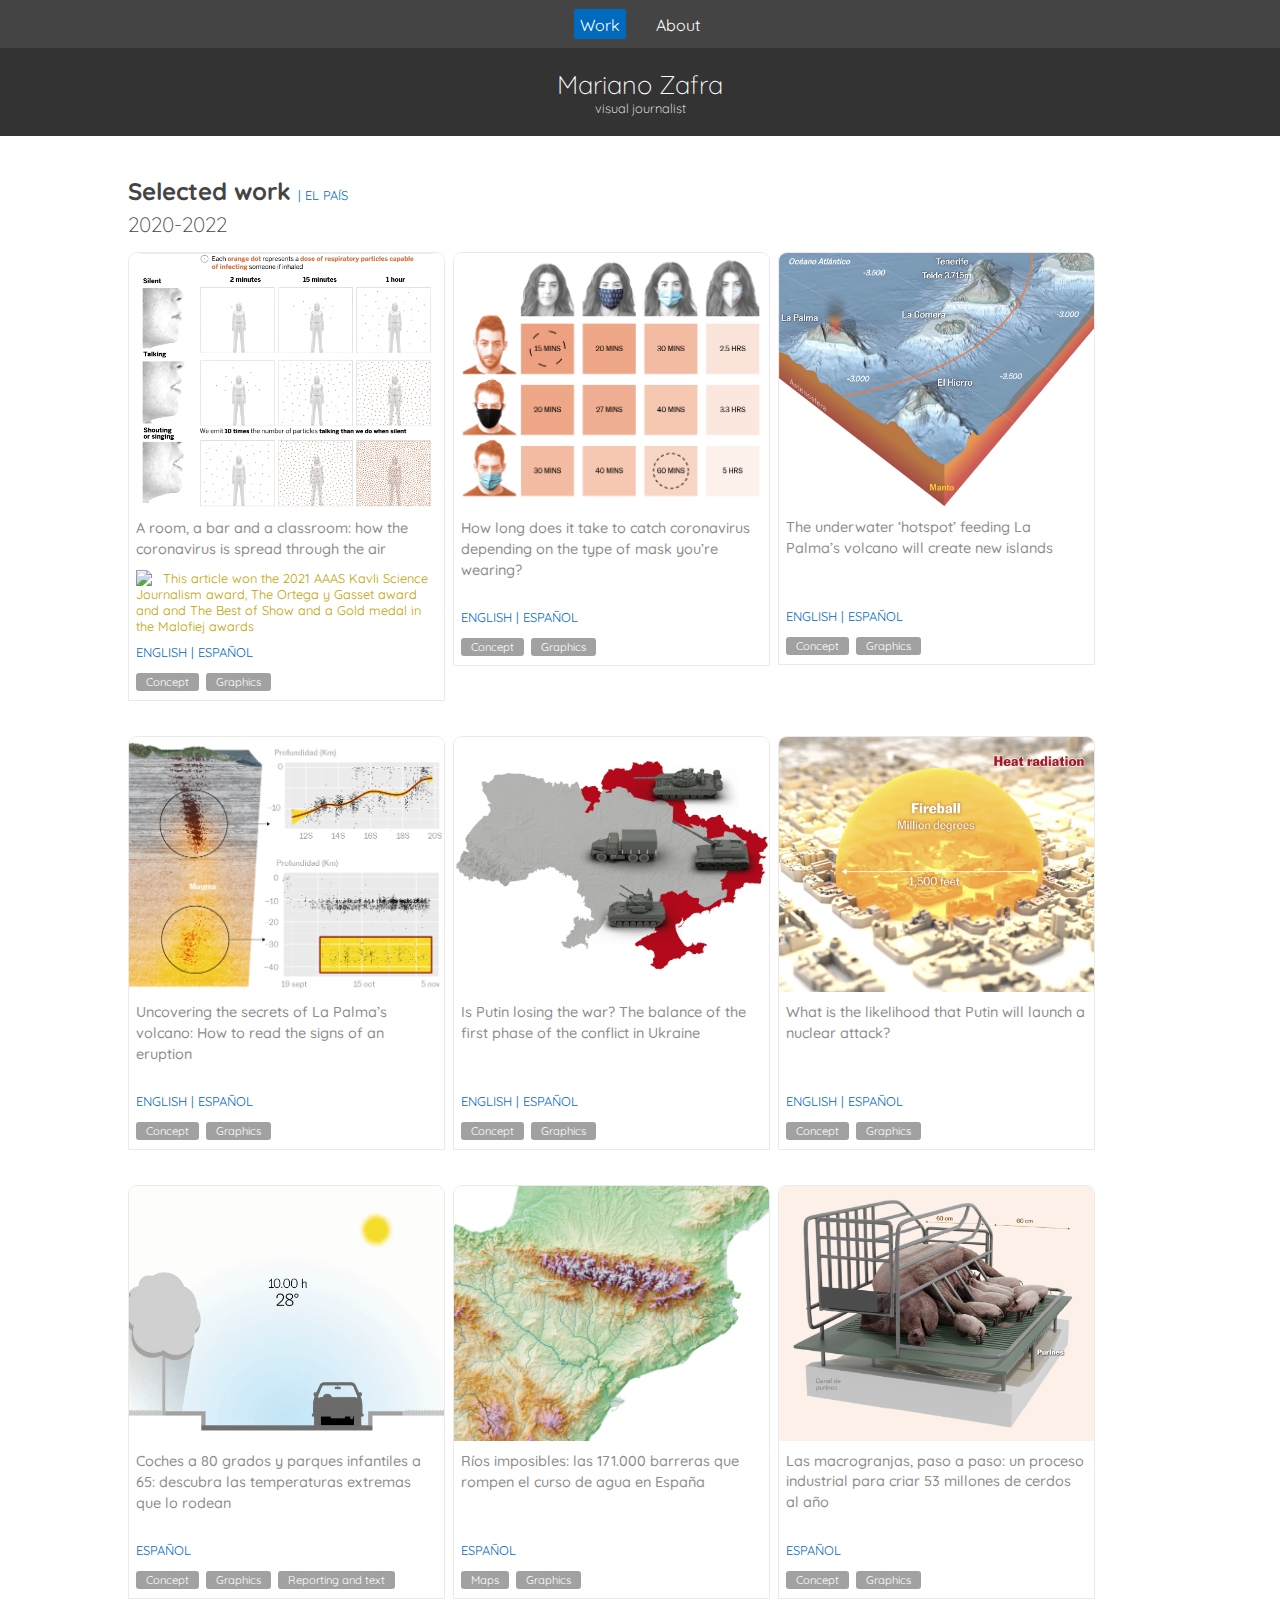
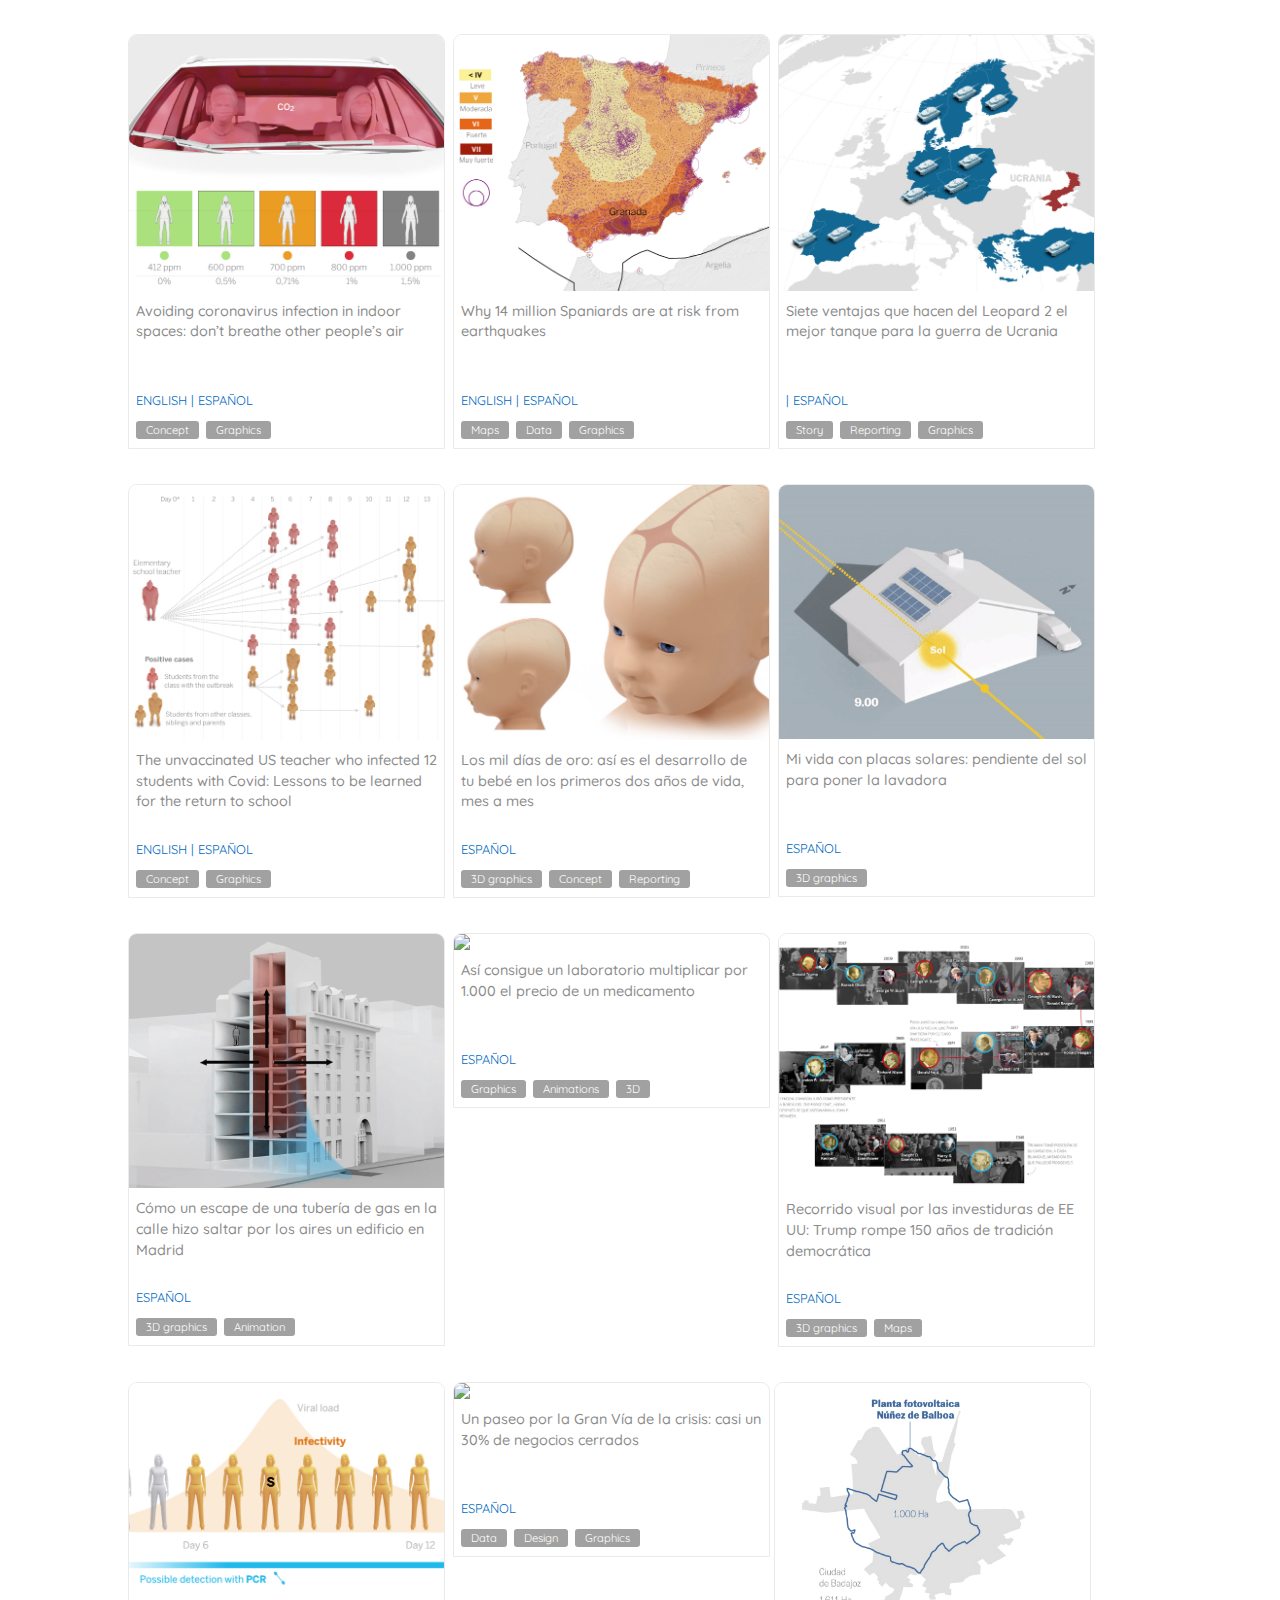
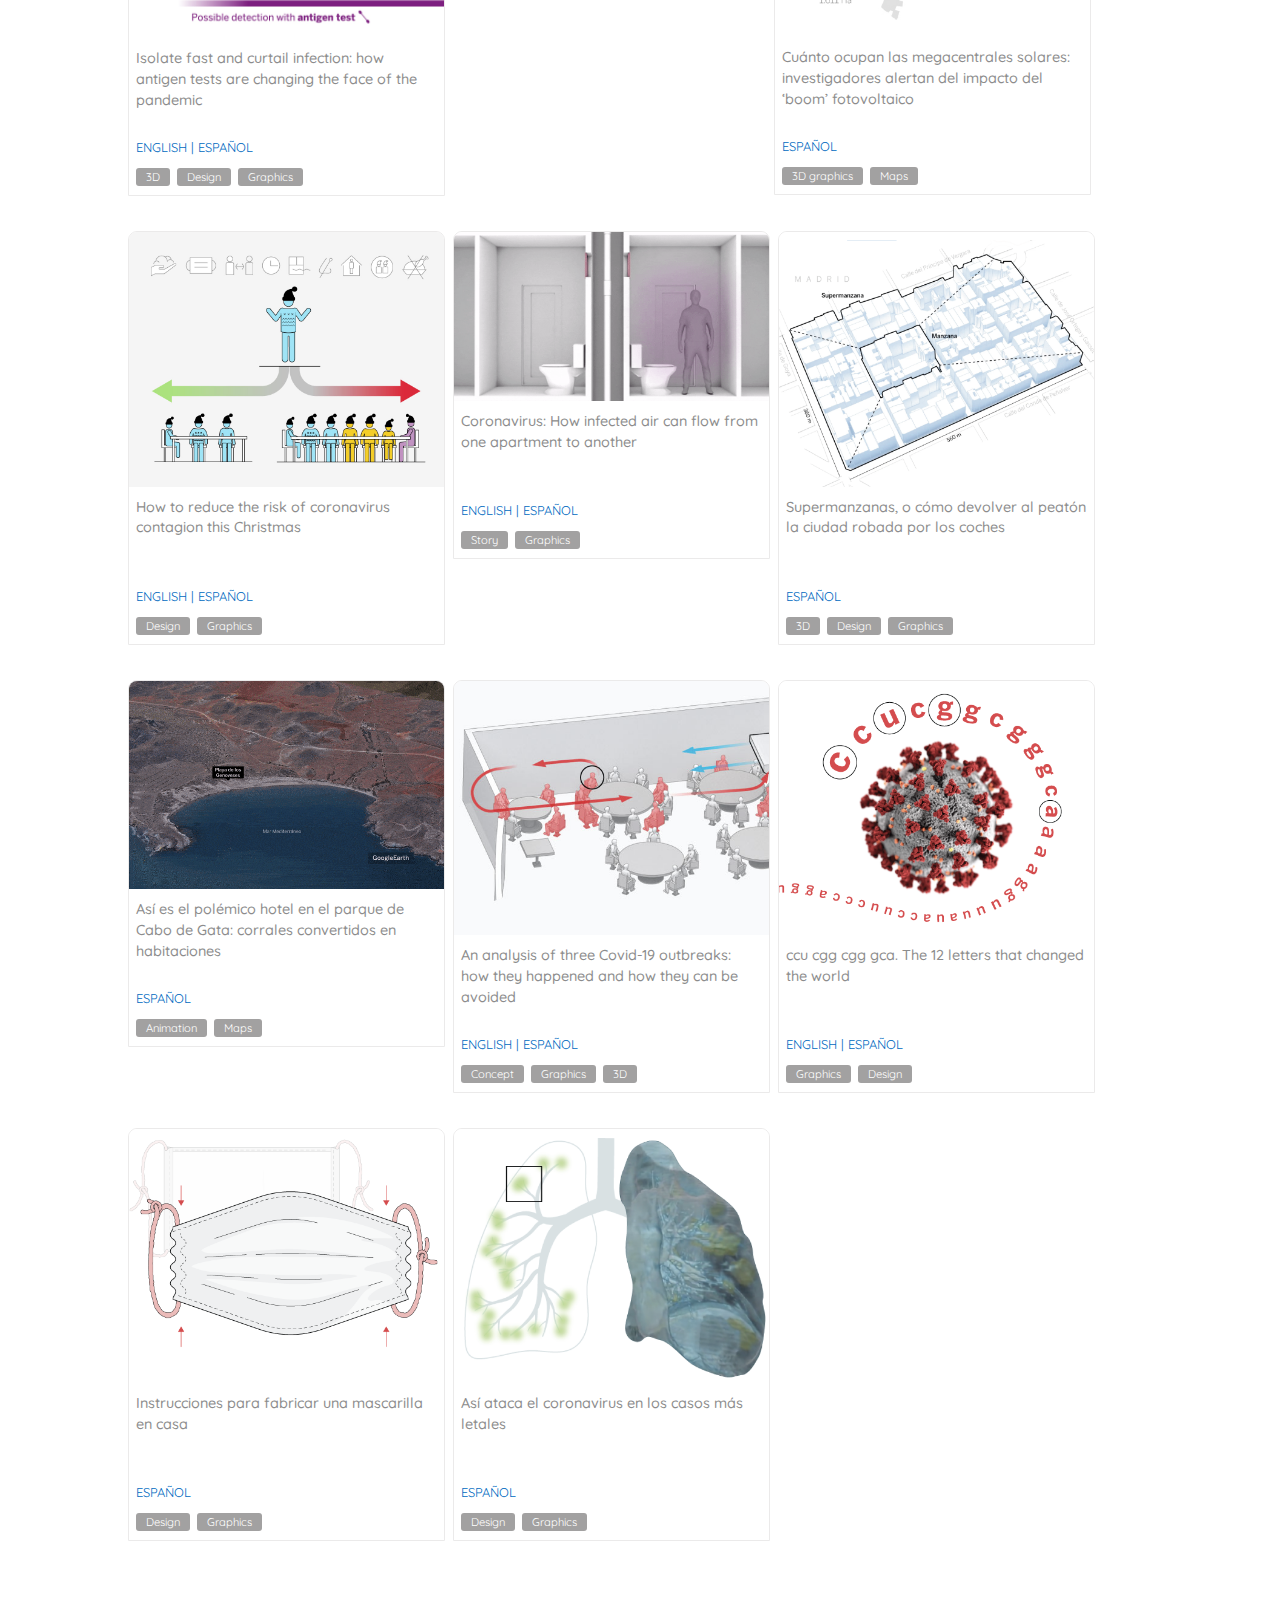
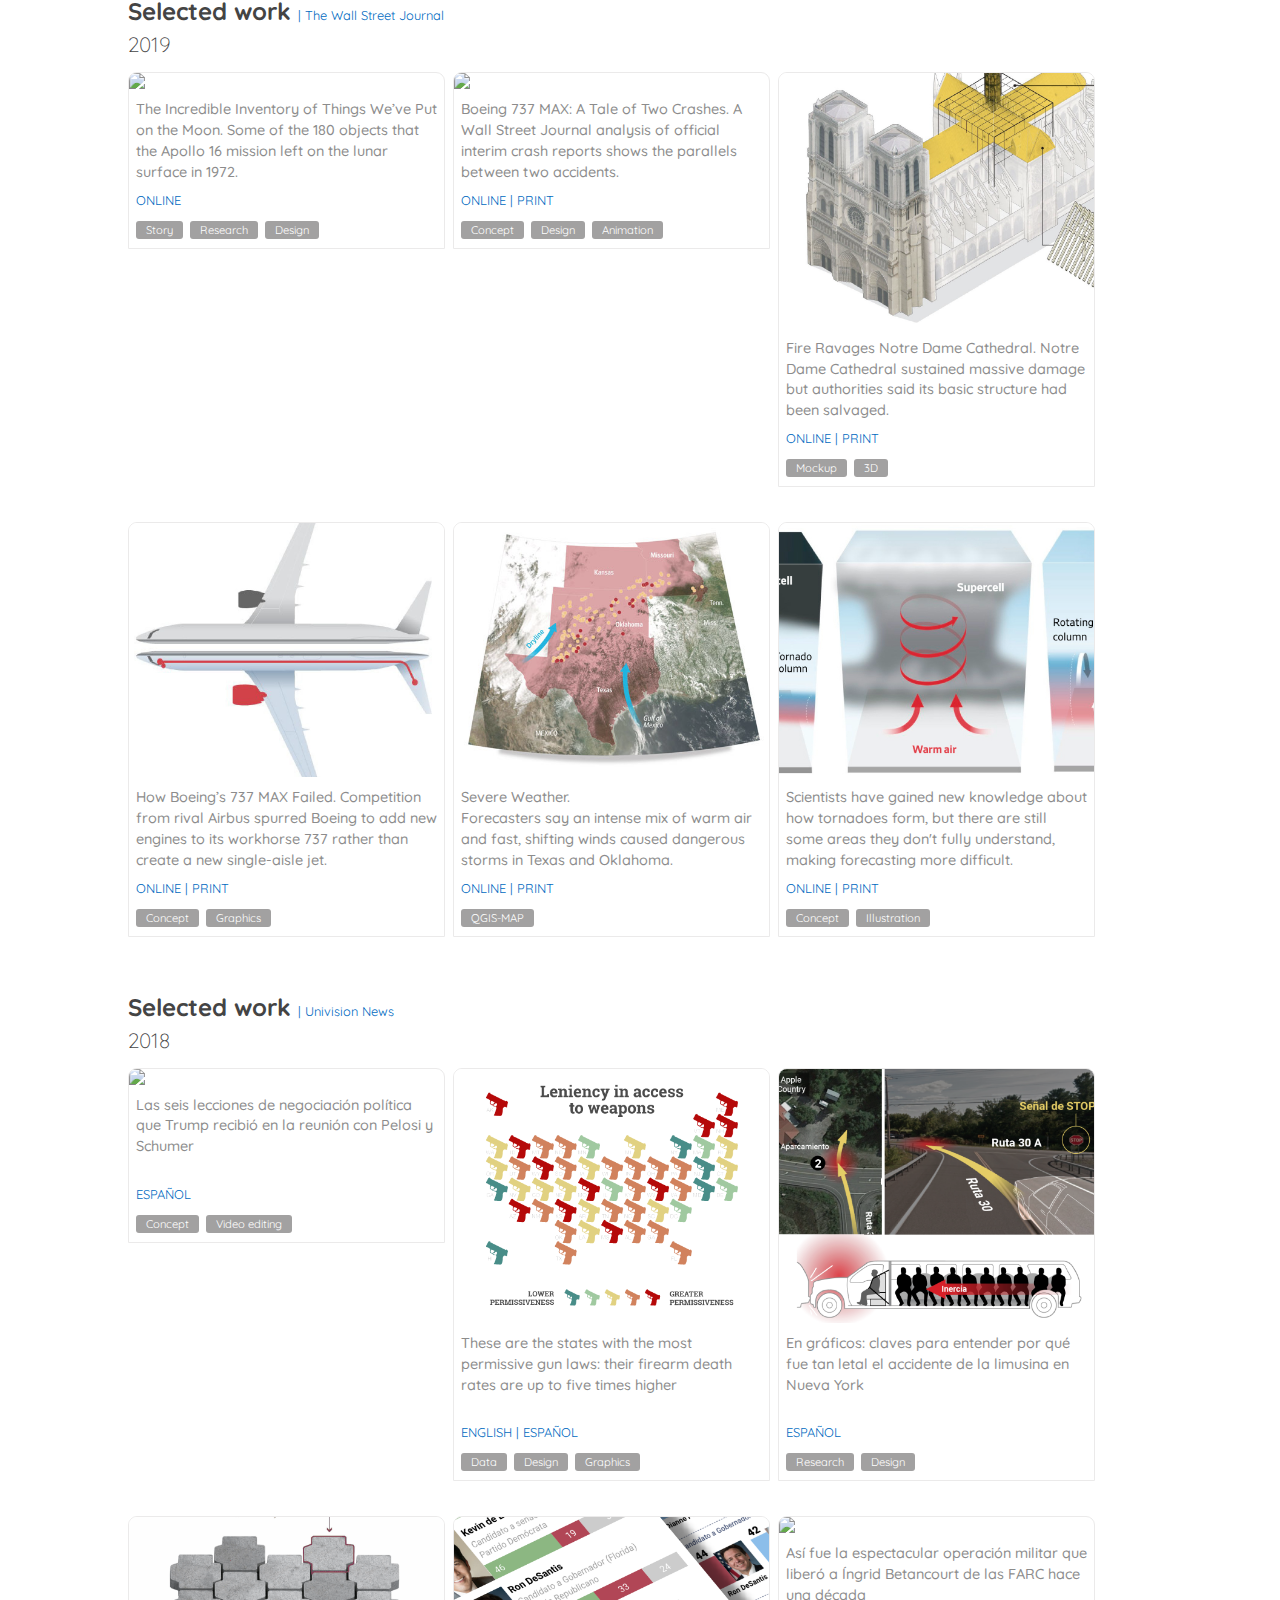
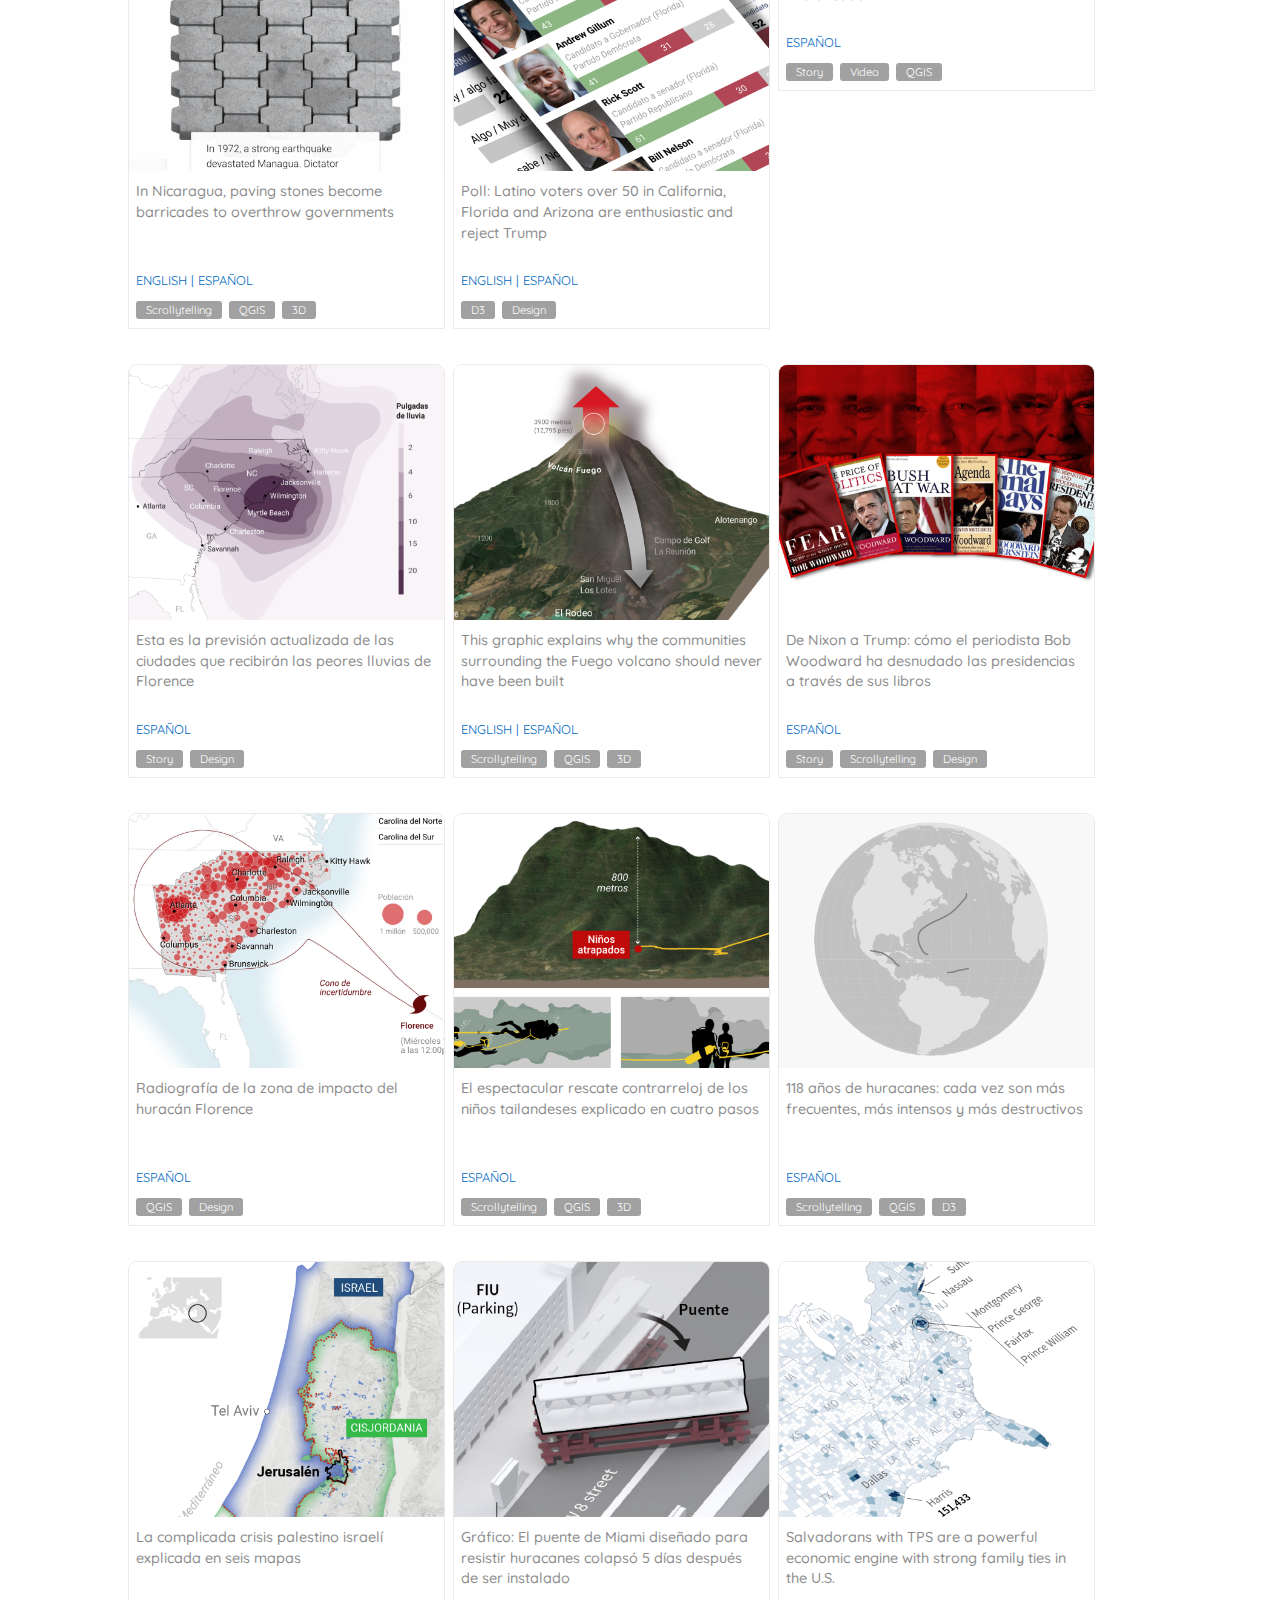
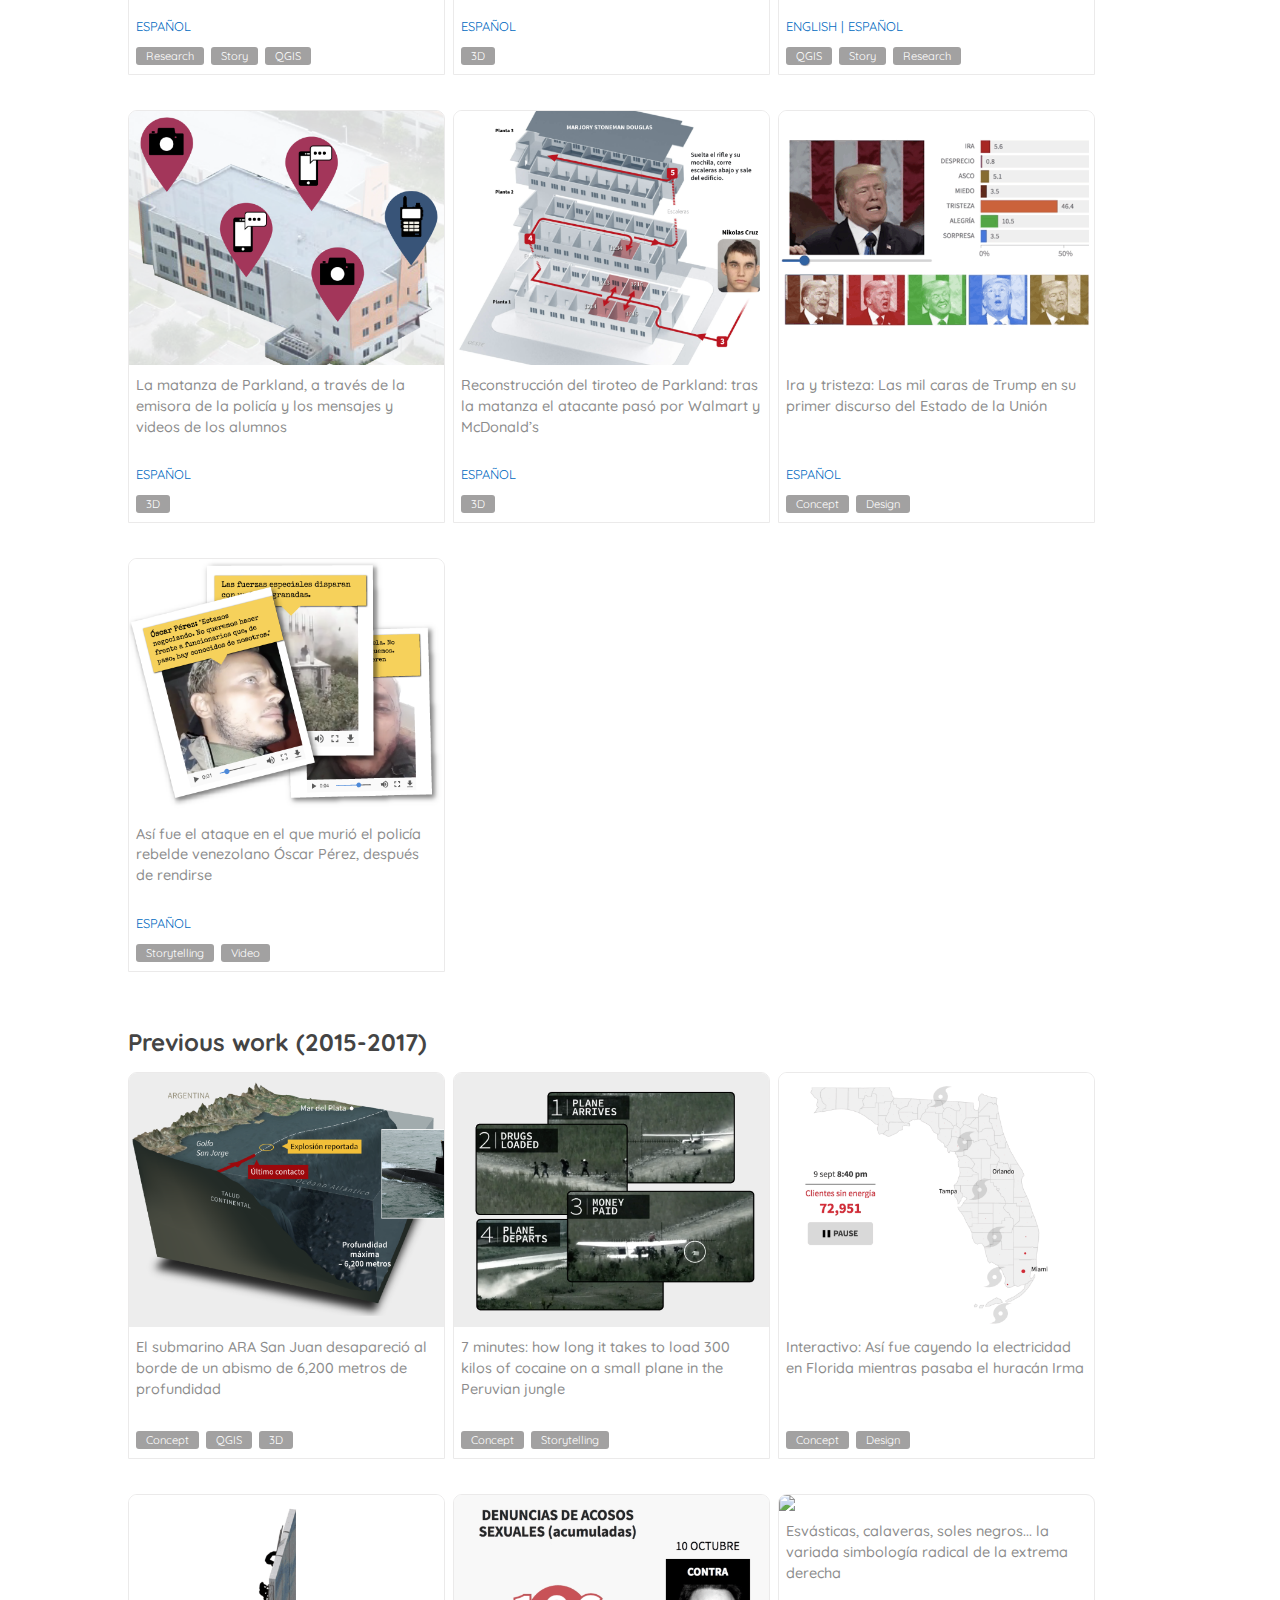
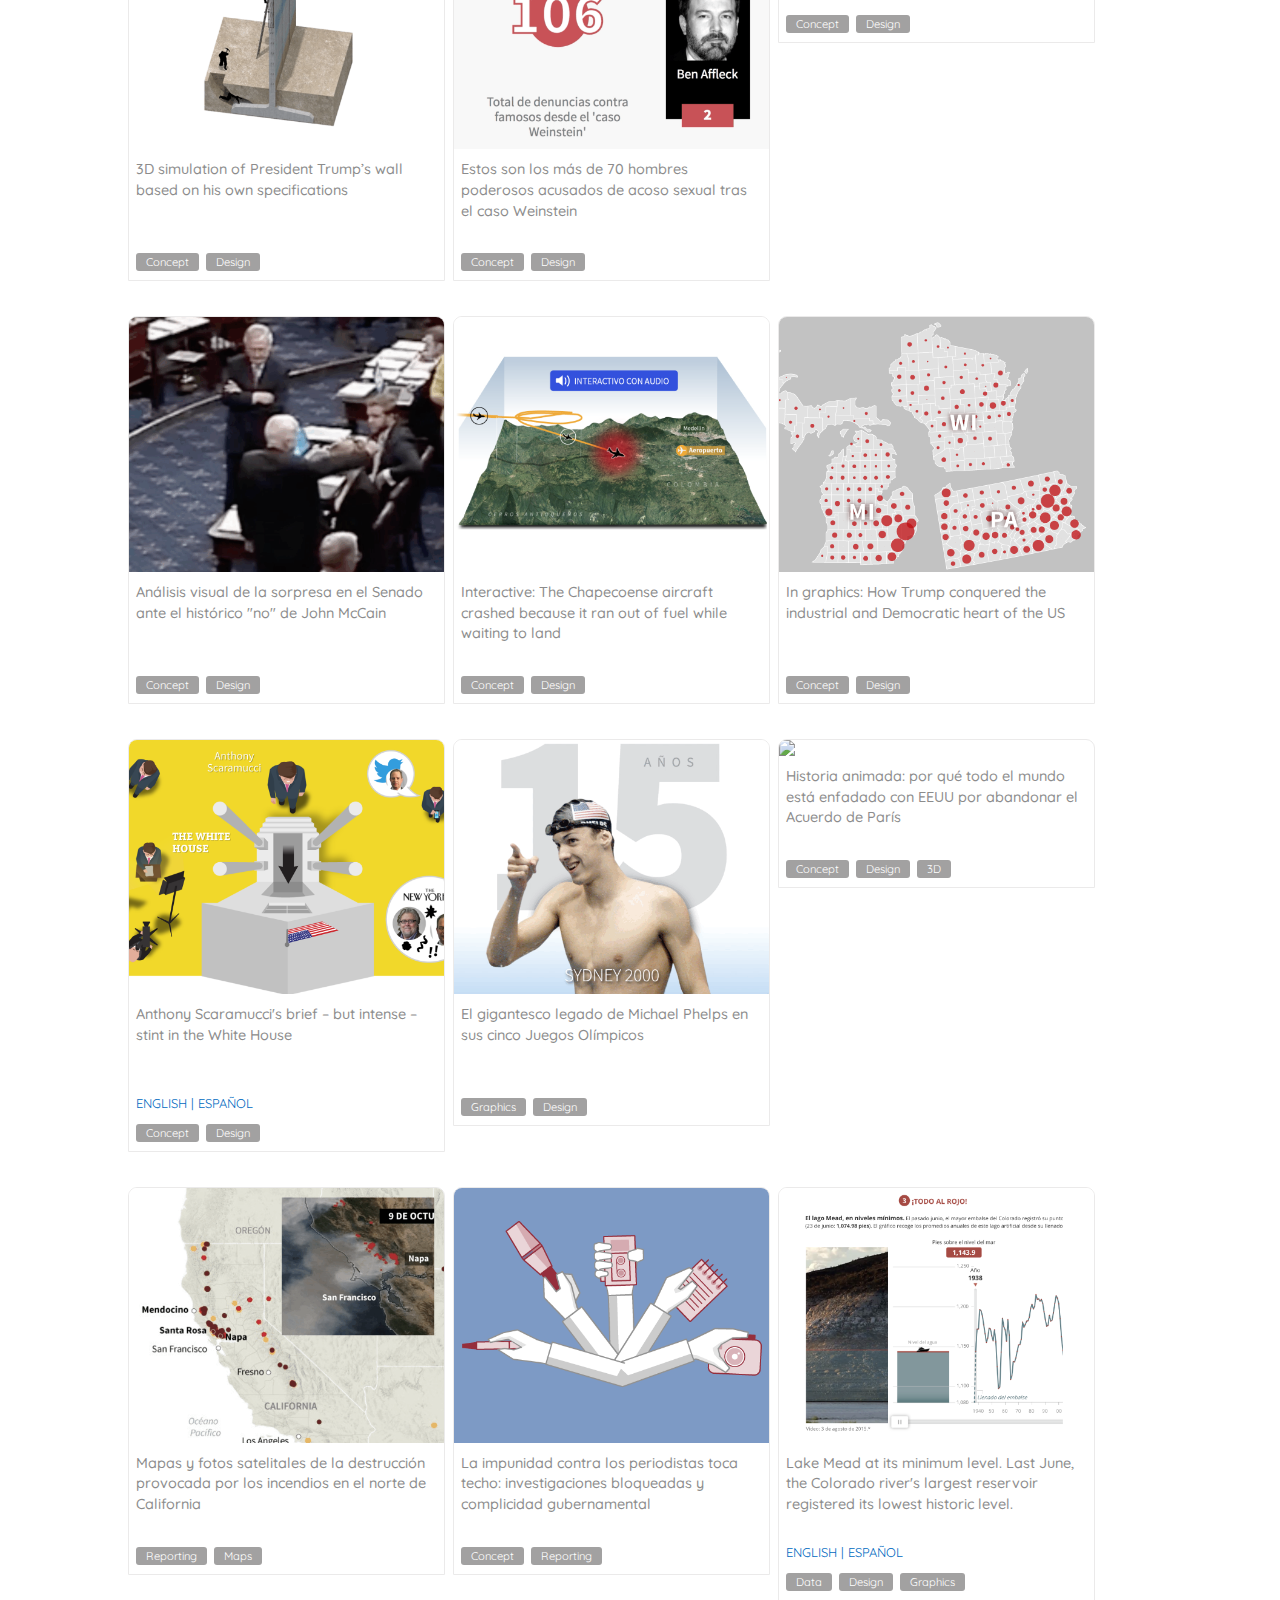
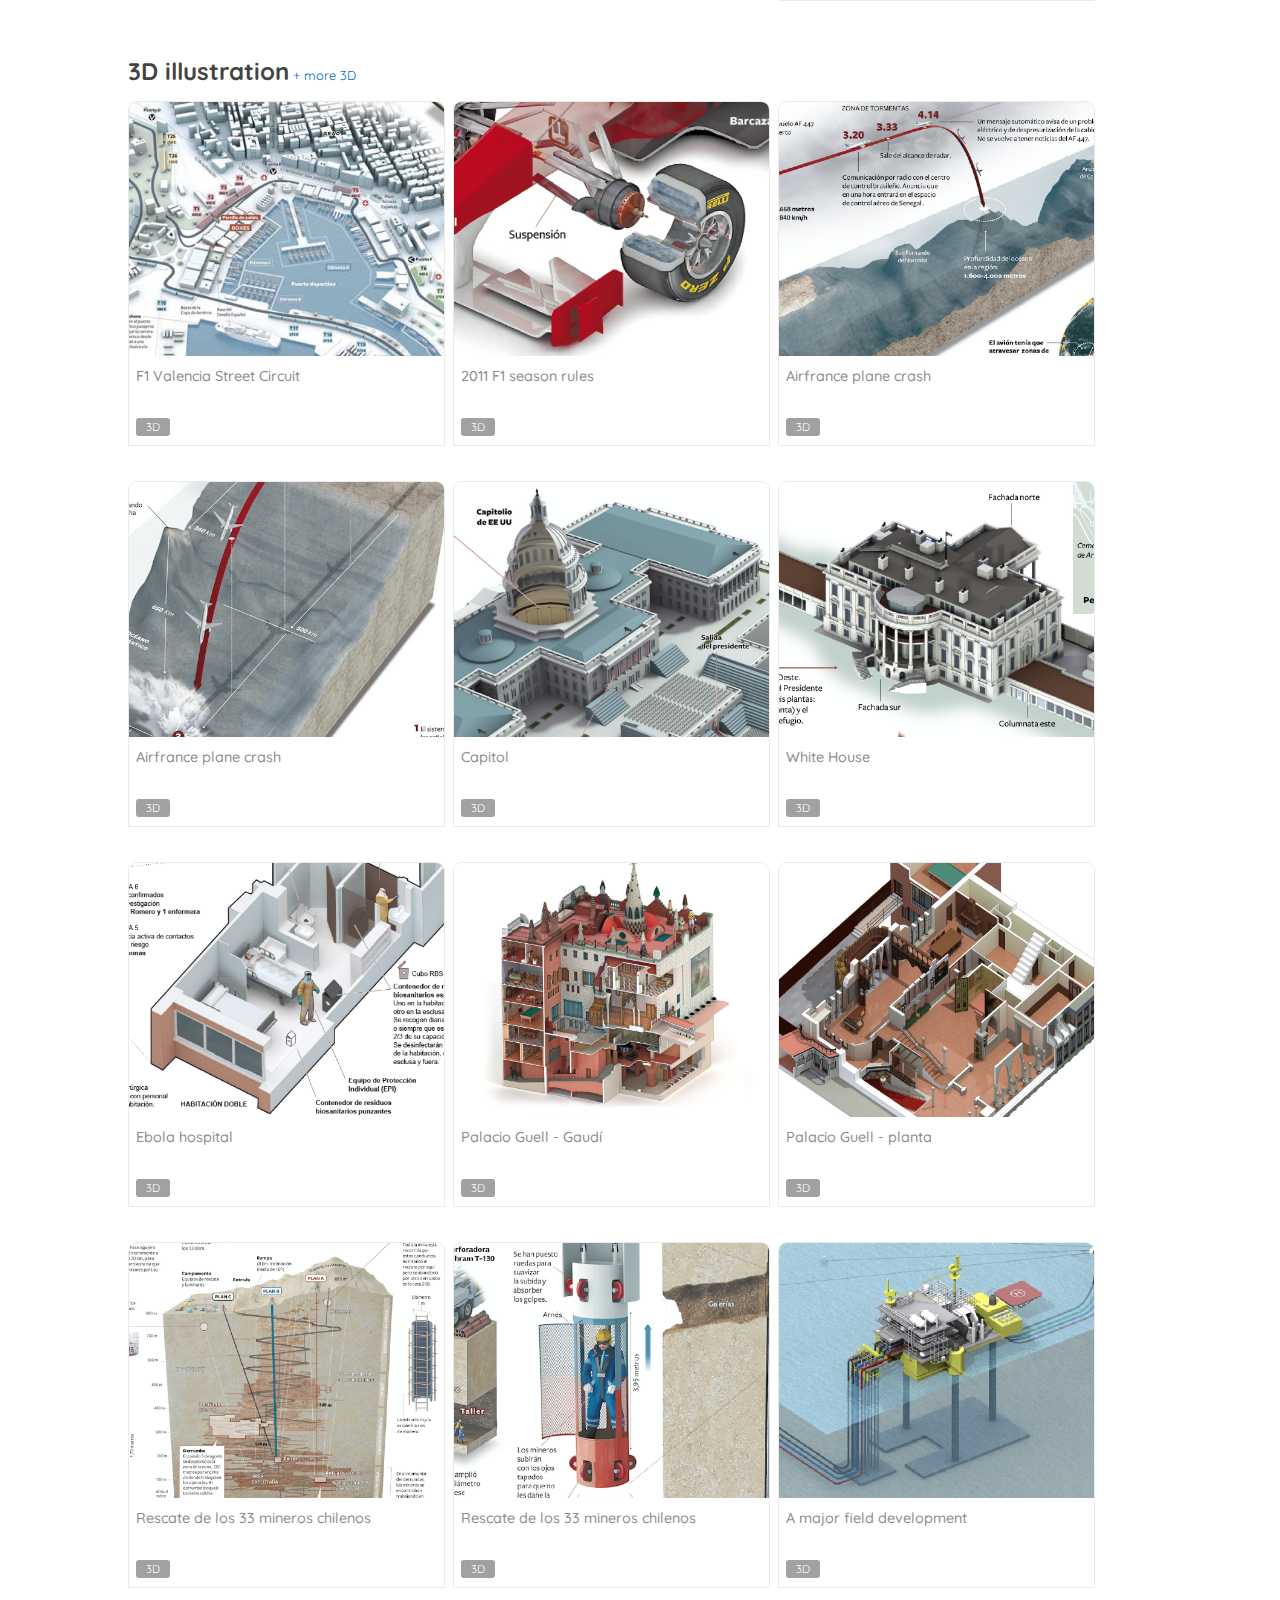
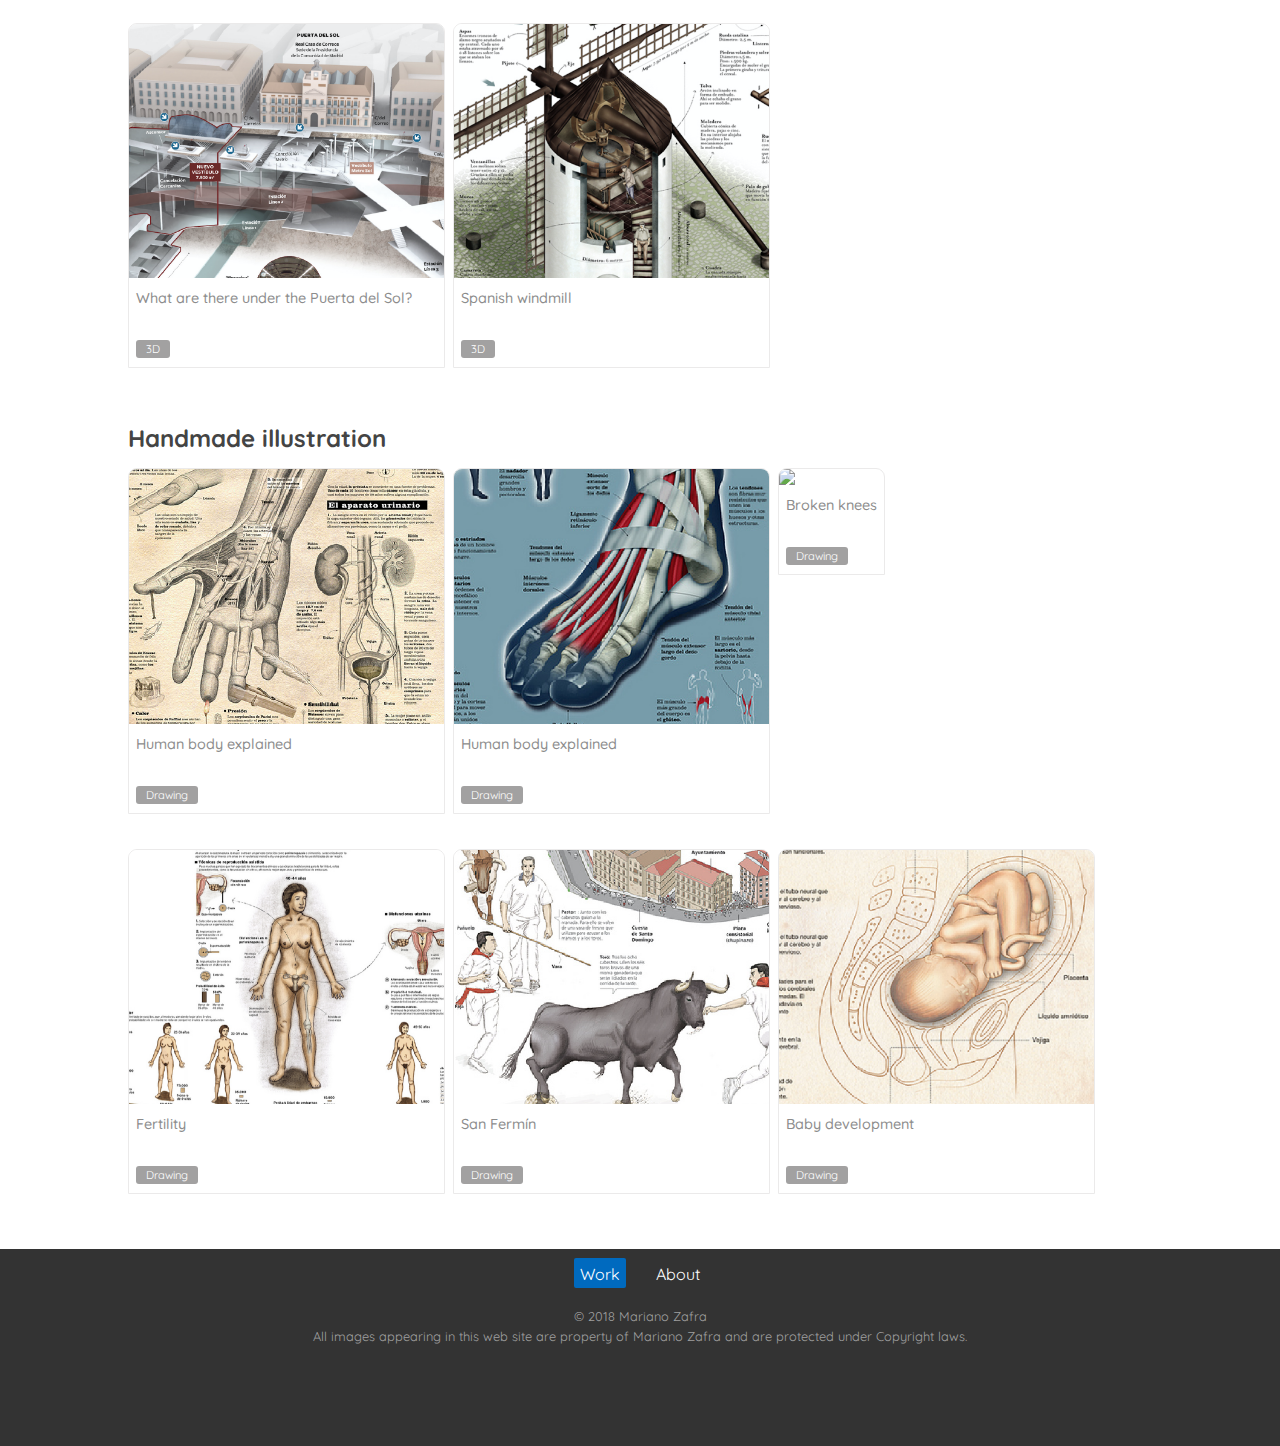
==== index.html @ d8c529b5 "First commit personal web github" ====
<!DOCTYPE html>
<html>

<head>
    <meta charset="utf-8" />
    <meta http-equiv="X-UA-Compatible" content="IE=edge">
    <title>marianozafra.com | Mariano Zafra. Infographics, storytelling, graphics, data visualization</title>
    <meta name="viewport" content="width=device-width, initial-scale=1">
    <link href="https://fonts.googleapis.com/css?family=Roboto:300,400,400i,500,700,900" rel="stylesheet">
    <link href="https://fonts.googleapis.com/css?family=Quicksand:300,400,500,700" rel="stylesheet">
    <link rel="stylesheet" type="text/css" media="screen" href="porfolio.css" />
    <script src="main.js"></script>
</head>

<body>
    <div class="work">
        <div class="header">
            <div class="top">
                <div class="buttons">
                    <ul>
                        <li><a class="activo" href="index.html">Work</a></li>
                        <li><a href="about.html">About</a></li>
                    </ul>
                </div>
            </div>
            <div class="bottom">
                <div class="nombre">Mariano Zafra</div>
                <div class="profesion">visual journalist</div>
            </div>
        </div>
        <div class="porfolio">
            <div class="works">
                <div class="category">
                    <h1 class="category-name">Selected work <a target="_blank"
                            href="https://elpais.com/autor/mariano-zafra/">
                            | EL PAÍS</a></h1>
                    <p class="year">2020-2022</p>
                </div>
                <div class="graphics">
                    <div class="graphic">
                        <a target="_blank"
                            href="https://english.elpais.com/society/2020-10-28/a-room-a-bar-and-a-class-how-the-coronavirus-is-spread-through-the-air.html">
                            <div class="imagen"><img src="img/aerosoles.gif"></div>
                            <h3 class="graphic-name first">A room, a bar and a classroom: how the coronavirus is spread
                                through the air</h3>
                            <span class="award"><img class="pildora" src="http://elinfografista.es/mariano_zafra/img/trofeo.jpg"> This article won the 2021 AAAS Kavli Science Journalism award, The Ortega y Gasset award and and The Best of Show and a Gold medal in the Malofiej awards</span>    
                        </a>
                        <div class="idiomas"><a class="idioma" target="_blank"
                                href="https://english.elpais.com/society/2020-10-28/a-room-a-bar-and-a-class-how-the-coronavirus-is-spread-through-the-air.html">English</a>
                            | <a class="idioma" target="_blank"
                                href="https://elpais.com/ciencia/2020-10-24/un-salon-un-bar-y-una-clase-asi-contagia-el-coronavirus-en-el-aire.html">Español</a>
                        </div>
                        <div class="tags"><span class="tag">Concept</span><span class="tag">Graphics</span></div>
                    </div>
                    <div class="graphic">
                        <a target="_blank"
                            href="https://english.elpais.com/society/2022-02-14/how-long-does-it-take-to-catch-coronavirus-depending-on-the-type-of-mask-youre-wearing.html?ssm=TW_CC">
                            <div class="imagen"><img src="img/mascarillas.png"></div>
                            <h3 class="graphic-name">How long does it take to catch coronavirus depending on the type of mask you’re wearing?</h3>
                        </a>
                        <div class="idiomas"><a class="idioma" target="_blank"
                            href="https://english.elpais.com/society/2022-02-14/how-long-does-it-take-to-catch-coronavirus-depending-on-the-type-of-mask-youre-wearing.html?ssm=TW_CC">English</a>
                        | <a class="idioma" target="_blank"
                                href="https://elpais.com/sociedad/2022-02-12/esto-es-lo-que-tardarias-en-contagiarte-de-covid-con-cada-tipo-de-mascarilla.html">Español</a>
                        </div>
                        <div class="tags"><span class="tag">Concept</span><span class="tag">Graphics</span></div>
                    </div>
                    <div class="graphic">
                        <a target="_blank"
                            href="https://english.elpais.com/science-tech/2021-10-06/the-underwater-hotspot-feeding-la-palmas-volcano-will-create-new-islands.html">
                            <div class="imagen"><img src="img/canarias.jpg"></div>
                            <h3 class="graphic-name">The underwater ‘hotspot’ feeding La Palma’s volcano will create new islands</h3>
                        </a>
                        <div class="idiomas"><a class="idioma" target="_blank"
                                href="https://english.elpais.com/science-tech/2021-10-06/the-underwater-hotspot-feeding-la-palmas-volcano-will-create-new-islands.html">English</a>
                            | <a class="idioma" target="_blank"
                                href="https://elpais.com/ciencia/2021-10-01/un-punto-caliente-bajo-las-canarias-alimenta-el-volcan-de-la-palma-y-creara-nuevas-islas.html">Español</a>
                        </div>
                        <div class="tags"><span class="tag">Concept</span><span class="tag">Graphics</span></div>
                    </div>
                    <div class="graphic">
                        <a target="_blank"
                            href="https://english.elpais.com/science-tech/2021-11-12/reading-the-signs-when-will-the-volcanic-eruption-on-la-palma-end.html">
                            <div class="imagen"><img src="img/senales.jpg"></div>
                            <h3 class="graphic-name">Uncovering the secrets of La Palma’s volcano:
                                How to read the signs of an eruption</h3>
                        </a>
                        <div class="idiomas"><a class="idioma" target="_blank"
                                href="https://english.elpais.com/science-tech/2021-11-12/reading-the-signs-when-will-the-volcanic-eruption-on-la-palma-end.html">English</a>
                            | <a class="idioma" target="_blank"
                                href="https://elpais.com/ciencia/2021-11-06/el-volcan-al-desnudo-como-interpretar-las-senales-de-la-erupcion-de-la-palma.html">Español</a>
                        </div>
                        <div class="tags"><span class="tag">Concept</span><span class="tag">Graphics</span></div>
                    </div>
                    <div class="graphic">
                        <a target="_blank"
                            href="https://english.elpais.com/international/2022-04-08/is-putin-losing-the-war-the-balance-of-the-first-phase-of-the-conflict-in-ukraine.html">
                            <div class="imagen"><img src="img/balance_ucrania2.jpg"></div>
                            <h3 class="graphic-name">Is Putin losing the war? The balance of the first phase of the conflict in Ukraine</h3>
                        </a>
                        <div class="idiomas"><a class="idioma" target="_blank"
                                href="https://english.elpais.com/international/2022-04-08/is-putin-losing-the-war-the-balance-of-the-first-phase-of-the-conflict-in-ukraine.html">English</a>
                            | <a class="idioma" target="_blank"
                                href="https://elpais.com/internacional/2022-04-03/esta-putin-perdiendo-la-guerra-balance-de-la-primera-fase-del-conflicto-en-ucrania.html">Español</a>
                        </div>
                        <div class="tags"><span class="tag">Concept</span><span class="tag">Graphics</span></div>
                    </div>
                    <div class="graphic">
                        <a target="_blank"
                            href="https://english.elpais.com/international/2022-11-07/what-is-the-likelihood-that-putin-will-launch-a-nuclear-attack.html">
                            <div class="imagen"><img src="img/nuclear.jpg"></div>
                            <h3 class="graphic-name">What is the likelihood that Putin will launch a nuclear attack?</h3>
                        </a>
                        <div class="idiomas"><a class="idioma" target="_blank"
                                href="https://english.elpais.com/international/2022-11-07/what-is-the-likelihood-that-putin-will-launch-a-nuclear-attack.html">English</a>
                            | <a class="idioma" target="_blank"
                                href="https://elpais.com/internacional/2022-11-06/que-probabilidad-hay-de-un-ataque-nuclear-de-putin.html">Español</a>
                        </div>
                        <div class="tags"><span class="tag">Concept</span><span class="tag">Graphics</span></div>
                    </div>
                    <div class="graphic">
                        <a target="_blank"
                            href="https://elpais.com/sociedad/2022-07-24/coches-a-80-grados-y-parques-infantiles-a-65-descubre-las-temperaturas-extremas-que-te-rodean.html">
                            <div class="imagen"><img src="img/temperaturas.gif"></div>
                            <h3 class="graphic-name">Coches a 80 grados y parques infantiles a 65: descubra las temperaturas extremas que lo rodean</h3>
                        </a>
                        <div class="idiomas">
                            <a class="idioma" target="_blank"
                                href="https://elpais.com/sociedad/2022-07-24/coches-a-80-grados-y-parques-infantiles-a-65-descubre-las-temperaturas-extremas-que-te-rodean.html">Español</a>
                        </div>
                        <div class="tags"><span class="tag">Concept</span><span class="tag">Graphics</span><span class="tag">Reporting and text</span></div>
                    </div>
                    <div class="graphic">
                        <a target="_blank"
                            href="https://elpais.com/clima-y-medio-ambiente/2022-06-12/rios-imposibles-las-171000-barreras-que-rompen-el-curso-de-agua-en-espana.html">
                            <div class="imagen"><img src="img/rios.jpg?v=1"></div>
                            <h3 class="graphic-name">Ríos imposibles: las 171.000 barreras que rompen el curso de agua en España</h3>
                        </a>
                        <div class="idiomas">
                            <a class="idioma" target="_blank"
                                href="https://elpais.com/clima-y-medio-ambiente/2022-06-12/rios-imposibles-las-171000-barreras-que-rompen-el-curso-de-agua-en-espana.html">Español</a>
                        </div>
                        <div class="tags"><span class="tag">Maps</span><span class="tag">Graphics</span></div>
                    </div>
                    <div class="graphic">
                        <a target="_blank"
                            href="https://elpais.com/clima-y-medio-ambiente/2022-01-23/las-macrogranjas-paso-a-paso-un-proceso-industrial-para-criar-53-millones-de-cerdos-al-ano.html">
                            <div class="imagen"><img src="img/macrogranjas.jpg"></div>
                            <h3 class="graphic-name">Las macrogranjas, paso a paso: un proceso industrial para criar 53 millones de cerdos al año</h3>
                        </a>
                        <div class="idiomas">
                            <a class="idioma" target="_blank"
                                href="https://elpais.com/clima-y-medio-ambiente/2022-01-23/las-macrogranjas-paso-a-paso-un-proceso-industrial-para-criar-53-millones-de-cerdos-al-ano.html">Español</a>
                        </div>
                        <div class="tags"><span class="tag">Concept</span><span class="tag">Graphics</span></div>
                    </div>
                    <div class="graphic">
                        <a target="_blank"
                            href="https://elpais.com/especiales/coronavirus-covid-19/how-to-avoid-the-infection-in-indoor-spaces/">
                            <div class="imagen"><img src="img/coche.jpg"></div>
                            <h3 class="graphic-name">Avoiding coronavirus infection in indoor spaces: don’t breathe other people’s air</h3>
                        </a>
                        <div class="idiomas"><a class="idioma" target="_blank"
                                href="https://elpais.com/especiales/coronavirus-covid-19/how-to-avoid-the-infection-in-indoor-spaces/">English</a>
                            | <a class="idioma" target="_blank"
                                href="https://elpais.com/especiales/coronavirus-covid-19/como-esquivar-el-coronavirus-en-interiores/">Español</a>
                        </div>
                        <div class="tags"><span class="tag">Concept</span><span class="tag">Graphics</span></div>
                    </div>
                    <div class="graphic">
                        <a target="_blank"
                            href="https://elpais.com/ciencia/2021-02-04/el-estremecedor-beso-geologico-que-pone-en-riesgo-sismico-a-14-millones-de-espanoles.html">
                            <div class="imagen"><img src="img/terremotos.jpg"></div>
                            <h3 class="graphic-name">Why 14 million Spaniards are at risk from earthquakes</h3>
                        </a>
                        <div class="idiomas"><a class="idioma" target="_blank"
                                href="https://english.elpais.com/science_tech/2021-02-12/why-14-million-spaniards-are-at-risk-from-earthquakes.html">English</a>
                            | <a class="idioma" target="_blank"
                                href="https://elpais.com/ciencia/2021-02-04/el-estremecedor-beso-geologico-que-pone-en-riesgo-sismico-a-14-millones-de-espanoles.html">Español</a>
                        </div>
                        <div class="tags"><span class="tag">Maps</span><span class="tag">Data</span><span
                                class="tag">Graphics</span></div>
                    </div>
                    <div class="graphic">
                        <a target="_blank"
                            href="https://elpais.com/internacional/2023-01-28/siete-ventajas-que-hacen-del-leopard-2-el-mejor-tanque-para-la-guerra-de-ucrania.html">
                            <div class="imagen"><img src="img/leopard.jpg"></div>
                            <h3 class="graphic-name">Siete ventajas que hacen del Leopard 2 el mejor tanque para la guerra de Ucrania</h3>
                        </a>
                        <div class="idiomas">
                            | <a class="idioma" target="_blank"
                                href="https://elpais.com/internacional/2023-01-28/siete-ventajas-que-hacen-del-leopard-2-el-mejor-tanque-para-la-guerra-de-ucrania.html">Español</a>
                        </div>
                        <div class="tags"><span class="tag">Story</span><span class="tag">Reporting</span><span
                                class="tag">Graphics</span></div>
                    </div>
                    <div class="graphic">
                        <a target="_blank"
                            href="https://elpais.com/especiales/coronavirus-covid-19/the-unvaccinated-us-teacher-who-infected-12-of-her-students/">
                            <div class="imagen"><img src="img/escuela.jpg"></div>
                            <h3 class="graphic-name">The unvaccinated US teacher who infected 12 students with Covid: Lessons to be learned for the return to school</h3>
                        </a>
                        <div class="idiomas"><a class="idioma" target="_blank"
                                href="https://elpais.com/especiales/coronavirus-covid-19/the-unvaccinated-us-teacher-who-infected-12-of-her-students/">English</a>
                            | <a class="idioma" target="_blank"
                                href="https://elpais.com/ciencia/2021-09-12/el-caso-de-los-12-ninos-contagiados-de-covid-por-su-profesora-lecciones-para-la-vuelta-al-cole.html">Español</a>
                        </div>
                        <div class="tags"><span class="tag">Concept</span><span class="tag">Graphics</span></div>
                    </div>
                    <div class="graphic">
                        <a target="_blank"
                            href="https://elpais.com/salud-y-bienestar/2022-05-22/los-mil-dias-de-oro-asi-es-el-desarrollo-de-tu-bebe-en-los-primeros-dos-anos-de-vida-mes-a-mes.html">
                            <div class="imagen"><img src="img/bebes.jpg"></div>
                            <h3 class="graphic-name">Los mil días de oro: así es el desarrollo de tu bebé en los primeros dos años de vida, mes a mes
                            </h3>
                        </a>
                        <div class="idiomas"><a class="idioma" target="_blank"
                                href="https://elpais.com/salud-y-bienestar/2022-05-22/los-mil-dias-de-oro-asi-es-el-desarrollo-de-tu-bebe-en-los-primeros-dos-anos-de-vida-mes-a-mes.html">Español</a>
                        </div>
                        <div class="tags"><span class="tag">3D graphics</span><span class="tag">Concept</span><span class="tag">Reporting</span></div>
                    </div>
                    <div class="graphic">
                        <a target="_blank"
                            href="https://elpais.com/clima-y-medio-ambiente/2023-01-15/mi-vida-con-placas-solares-pendiente-del-sol-para-poner-la-lavadora.html">
                            <div class="imagen"><img src="img/panel.gif"></div>
                            <h3 class="graphic-name">Mi vida con placas solares: pendiente del sol para poner la lavadora</h3>
                        </a>
                        <div class="idiomas"><a class="idioma" target="_blank"
                                href="https://elpais.com/clima-y-medio-ambiente/2023-01-15/mi-vida-con-placas-solares-pendiente-del-sol-para-poner-la-lavadora.html">Español</a>
                        </div>
                        <div class="tags"><span class="tag">3D graphics</span></div>
                    </div>
                    <div class="graphic">
                        <a target="_blank"
                            href="https://elpais.com/espana/madrid/2021-02-27/deflagracion-y-onda-expansiva-las-claves-de-la-violenta-explosion-de-gas-en-la-calle-de-toledo-de-madrid.html">
                            <div class="imagen"><img src="img/explosion.jpg"></div>
                            <h3 class="graphic-name">Cómo un escape de una tubería de gas en la calle hizo saltar por los aires un edificio en Madrid
                            </h3>
                        </a>
                        <div class="idiomas"><a class="idioma" target="_blank"
                                href="https://elpais.com/espana/madrid/2021-02-27/deflagracion-y-onda-expansiva-las-claves-de-la-violenta-explosion-de-gas-en-la-calle-de-toledo-de-madrid.html">Español</a>
                        </div>
                        <div class="tags"><span class="tag">3D graphics</span><span class="tag">Animation</span></div>
                    </div>
                    <div class="graphic">
                        <a target="_blank"
                            href="https://elpais.com/sociedad/2021-12-09/asi-consigue-un-laboratorio-multiplicar-por-1000-el-precio-de-un-medicamento.html">
                            <div class="imagen"><img src="img/farmaco.jpg"></div>
                            <h3 class="graphic-name">Así consigue un laboratorio multiplicar por 1.000 el precio de un medicamento</h3>
                        </a>
                        <div class="idiomas"><a class="idioma" target="_blank"
                                href="https://elpais.com/sociedad/2021-12-09/asi-consigue-un-laboratorio-multiplicar-por-1000-el-precio-de-un-medicamento.html">Español</a>
                        </div>
                        <div class="tags"><span class="tag">Graphics</span><span class="tag">Animations</span><span
                                class="tag">3D</span></div>
                    </div>
                                        <div class="graphic">
                        <a target="_blank"
                            href="https://elpais.com/internacional/2021-01-19/recorrido-visual-trump-rompe-150-anos-de-tradicion-democratica.html">
                            <div class="imagen"><img src="img/presidentes.jpg"></div>
                            <h3 class="graphic-name">Recorrido visual por las investiduras de EE UU: Trump rompe 150 años de tradición democrática
                            </h3>
                        </a>
                        <div class="idiomas"><a class="idioma" target="_blank"
                                href="https://elpais.com/internacional/2021-01-19/recorrido-visual-trump-rompe-150-anos-de-tradicion-democratica.html">Español</a>
                        </div>
                        <div class="tags"><span class="tag">3D graphics</span><span class="tag">Maps</span></div>
                    </div>
                    
                    <div class="graphic">
                        <a target="_blank"
                            href="https://english.elpais.com/science_tech/2020-12-08/isolate-fast-and-curtail-infection-how-antigen-tests-are-changing-the-face-of-the-pandemic.html">
                            <div class="imagen"><img src="img/antigenos.jpg"></div>
                            <h3 class="graphic-name">Isolate fast and curtail infection: how antigen tests are changing
                                the face of the pandemic</h3>
                        </a>
                        <div class="idiomas"><a class="idioma" target="_blank"
                                href="https://english.elpais.com/science_tech/2020-12-08/isolate-fast-and-curtail-infection-how-antigen-tests-are-changing-the-face-of-the-pandemic.html">English</a>
                            | <a class="idioma" target="_blank"
                                href="https://elpais.com/sociedad/2020-12-05/aislar-rapido-y-cortar-contagios-como-los-test-de-antigenos-estan-cambiando-la-pandemia.html">Español</a>
                        </div>
                        <div class="tags"><span class="tag">3D</span><span class="tag">Design</span><span
                                class="tag">Graphics</span></div>
                    </div>
                    <div class="graphic">
                        <a target="_blank"
                            href="https://elpais.com/espana/madrid/2020-09-25/un-paseo-por-la-gran-via-de-la-crisis-casi-un-30-de-negocios-cerrados.html">
                            <div class="imagen"><img src="img/granvia.gif"></div>
                            <h3 class="graphic-name">Un paseo por la Gran Vía de la crisis: casi un 30% de negocios
                                cerrados</h3>
                        </a>
                        <div class="idiomas"><a class="idioma" target="_blank"
                                href="https://elpais.com/espana/madrid/2020-09-25/un-paseo-por-la-gran-via-de-la-crisis-casi-un-30-de-negocios-cerrados.html">Español</a>
                        </div>
                        <div class="tags"><span class="tag">Data</span><span class="tag">Design</span><span
                                class="tag">Graphics</span></div>
                    </div><div class="graphic">
                        <a target="_blank"
                            href="https://elpais.com/clima-y-medio-ambiente/2021-01-23/cuanto-ocupan-las-megacentrales-solares-investigadores-alertan-del-impacto-del-boom-fotovoltaico.html">
                            <div class="imagen"><img src="img/fotovoltaica.jpg"></div>
                            <h3 class="graphic-name">Cuánto ocupan las megacentrales solares: investigadores alertan del impacto del ‘boom’ fotovoltaico
                            </h3>
                        </a>
                        <div class="idiomas"><a class="idioma" target="_blank"
                                href="https://elpais.com/clima-y-medio-ambiente/2021-01-23/cuanto-ocupan-las-megacentrales-solares-investigadores-alertan-del-impacto-del-boom-fotovoltaico.html">Español</a>
                        </div>
                        <div class="tags"><span class="tag">3D graphics</span><span class="tag">Maps</span></div>
                    </div>
                    <div class="graphic">
                        <a target="_blank"
                            href="https://english.elpais.com/society/2020-12-15/how-to-reduce-the-risk-of-coronavirus-contagion-this-christmas.html">
                            <div class="imagen"><img src="img/navidad.jpg"></div>
                            <h3 class="graphic-name">How to reduce the risk of coronavirus contagion this Christmas</h3>
                        </a>
                        <div class="idiomas"><a class="idioma" target="_blank"
                                href="https://english.elpais.com/society/2020-12-15/how-to-reduce-the-risk-of-coronavirus-contagion-this-christmas.html">English</a>
                            | <a class="idioma" target="_blank"
                                href="https://elpais.com/ciencia/2020-12-12/como-reducir-riesgos-en-navidad.html">Español</a>
                        </div>
                        <div class="tags"><span class="tag">Design</span><span class="tag">Graphics</span></div>
                    </div>
                    <div class="graphic">
                        <a target="_blank"
                            href="https://english.elpais.com/science_tech/2021-03-12/coronavirus-how-infected-air-can-flow-from-one-apartment-to-another.html">
                            <div class="imagen"><img src="img/bathroom.gif"></div>
                            <h3 class="graphic-name">Coronavirus: How infected air can flow from one apartment to another</h3>
                        </a>
                        <div class="idiomas"><a class="idioma" target="_blank"
                                href="https://english.elpais.com/science_tech/2021-03-12/coronavirus-how-infected-air-can-flow-from-one-apartment-to-another.html">English</a>
                            | <a class="idioma" target="_blank"
                                href="https://elpais.com/sociedad/2021-03-06/asi-puede-pasar-el-aire-y-el-coronavirus-de-unas-viviendas-a-otras-a-traves-del-bano.html">Español</a>
                        </div>
                        <div class="tags"><span class="tag">Story</span><span class="tag">Graphics</span></div>
                    </div>
                    <div class="graphic">
                        <a target="_blank"
                            href="https://elpais.com/sociedad/2020-06-27/supermanzanas-o-como-devolver-al-peaton-la-ciudad-robada-por-los-coches.html">
                            <div class="imagen"><img src="img/supermanzanas.png"></div>
                            <h3 class="graphic-name">Supermanzanas, o cómo devolver al peatón la ciudad robada por los
                                coches</h3>
                        </a>
                        <div class="idiomas"><a class="idioma" target="_blank"
                                href="https://elpais.com/sociedad/2020-06-27/supermanzanas-o-como-devolver-al-peaton-la-ciudad-robada-por-los-coches.html">Español</a>
                        </div>
                        <div class="tags"><span class="tag">3D</span><span class="tag">Design</span><span
                                class="tag">Graphics</span></div>
                    </div>
                    <div class="graphic">
                        <a target="_blank"
                            href="https://elpais.com/sociedad/2020-07-08/asi-es-el-polemico-hotel-en-el-parque-de-cabo-de-gata-corrales-convertidos-en-habitaciones.html">
                            <div class="imagen"><img src="img/promo-genoveses.gif"></div>
                            <h3 class="graphic-name">Así es el polémico hotel en el parque de Cabo de Gata: corrales
                                convertidos en habitaciones</h3>
                        </a>
                        <div class="idiomas"><a class="idioma" target="_blank"
                                href="https://elpais.com/sociedad/2020-07-08/asi-es-el-polemico-hotel-en-el-parque-de-cabo-de-gata-corrales-convertidos-en-habitaciones.html">Español</a>
                        </div>
                        <div class="tags"><span class="tag">Animation</span><span class="tag">Maps</span></div>
                    </div>
                    <div class="graphic">
                        <a target="_blank"
                            href="https://english.elpais.com/spanish_news/2020-06-17/an-analysis-of-three-covid-19-outbreaks-how-they-happened-and-how-they-can-be-avoided.html?rel=listapoyo">
                            <div class="imagen"><img src="img/radiografia.jpg"></div>
                            <h3 class="graphic-name">An analysis of three Covid-19 outbreaks: how they happened and how
                                they can be avoided</h3>
                        </a>
                        <div class="idiomas"><a class="idioma" target="_blank"
                                href="https://english.elpais.com/spanish_news/2020-06-17/an-analysis-of-three-covid-19-outbreaks-how-they-happened-and-how-they-can-be-avoided.html?rel=listapoyo">English</a>
                            | <a class="idioma" target="_blank"
                                href="https://elpais.com/ciencia/2020-06-06/radiografia-de-tres-brotes-asi-se-contagiaron-y-asi-podemos-evitarlo.html">Español</a>
                        </div>
                        <div class="tags"><span class="tag">Concept</span><span class="tag">Graphics</span><span
                                class="tag">3D</span></div>
                    </div>
                    <div class="graphic">
                        <a target="_blank" href="https://elpais.com/elpais/2020/05/18/ciencia/1589818040_544543.html">
                            <div class="imagen"><img src="img/letras.png"></div>
                            <h3 class="graphic-name">ccu cgg cgg gca. The 12 letters that changed the world</h3>
                        </a>
                        <div class="idiomas"><a class="idioma" target="_blank"
                                href="https://elpais.com/elpais/2020/05/18/ciencia/1589818040_544543.html?rel=listapoyo">English</a>
                            | <a class="idioma" target="_blank"
                                href="https://elpais.com/elpais/2020/05/09/ciencia/1589059080_203445.html">Español</a>
                        </div>
                        <div class="tags"><span class="tag">Graphics</span><span class="tag">Design</span></div>
                    </div>
                    <div class="graphic">
                        <a target="_blank"
                            href="https://elpais.com/sociedad/2020/04/04/actualidad/1586014718_239379.html">
                            <div class="imagen"><img src="img/mascarilla.png"></div>
                            <h3 class="graphic-name">Instrucciones para fabricar una mascarilla en casa</h3>
                        </a>
                        <div class="idiomas"><a class="idioma" target="_blank"
                                href="https://elpais.com/sociedad/2020/04/04/actualidad/1586014718_239379.html">Español</a>
                        </div>
                        <div class="tags"><span class="tag">Design</span><span class="tag">Graphics</span></div>
                    </div>
                    <div class="graphic">
                        <a target="_blank"
                            href="https://elpais.com/sociedad/2020/04/08/actualidad/1586348055_291666.html">
                            <div class="imagen"><img src="img/pulmones.png"></div>
                            <h3 class="graphic-name">Así ataca el coronavirus en los casos más letales</h3>
                        </a>
                        <div class="idiomas"><a class="idioma" target="_blank"
                                href="https://elpais.com/sociedad/2020/04/08/actualidad/1586348055_291666.html">Español</a>
                        </div>
                        <div class="tags"><span class="tag">Design</span><span class="tag">Graphics</span></div>
                    </div>


                </div>
                <div class="category">
                    <h1 class="category-name">Selected work <a target="_blank" href="https://graphics.wsj.com/">
                            | The Wall Street Journal</a></h1>
                    <p class="year">2019</p>
                </div>
                <div class="graphics">
                    <div class="graphic">
                        <a target="_blank"
                            href="https://www.wsj.com/graphics/the-incredible-inventory-of-things-on-the-moon/">
                            <div class="imagen"><img src="img/moon.gif"></div>
                            <h3 class="graphic-name">The Incredible Inventory of Things We’ve Put on the Moon. Some of
                                the 180 objects that the Apollo 16 mission left on the lunar surface in 1972.
                            </h3>
                        </a>
                        <div class="idiomas"><a class="idioma" target="_blank"
                                href="https://www.wsj.com/graphics/the-incredible-inventory-of-things-on-the-moon/">ONLINE</a>
                        </div>
                        <div class="tags"><span class="tag">Story</span><span class="tag">Research</span><span
                                class="tag">Design</span></div>
                    </div>
                    <div class="graphic">
                        <a target="_blank"
                            href="https://www.wsj.com/graphics/boeing-max-tale-of-two-crashes/?mod=article_inline&mod=hp_lead_pos5&mod=article_inline&mod=hp_lead_pos5">
                            <div class="imagen"><img src="img/boeing2.gif"></div>
                            <h3 class="graphic-name">Boeing 737 MAX: A Tale of Two Crashes. A Wall Street Journal
                                analysis of official interim crash reports shows the parallels between two accidents.
                            </h3>
                        </a>
                        <div class="idiomas"><a class="idioma" target="_blank"
                                href="https://www.wsj.com/graphics/boeing-max-tale-of-two-crashes/?mod=article_inline&mod=hp_lead_pos5&mod=article_inline&mod=hp_lead_pos5">ONLINE</a>
                            | <a class="idioma" target="_blank" href="img/boeingCrashes.jpg">PRINT</a></div>
                        <div class="tags"><span class="tag">Concept</span><span class="tag">Design</span><span
                                class="tag">Animation</span></div>
                    </div>
                    <div class="graphic">
                        <a target="_blank"
                            href="https://www.wsj.com/articles/terrible-fire-at-notre-dame-in-paris-11555349676?feee">
                            <div class="imagen"><img src="img/notredame.jpg"></div>
                            <h3 class="graphic-name">Fire Ravages Notre Dame Cathedral. Notre Dame Cathedral sustained
                                massive damage but authorities said its basic structure had been salvaged.</h3>
                        </a>
                        <div class="idiomas"><a class="idioma" target="_blank"
                                href="https://www.wsj.com/articles/terrible-fire-at-notre-dame-in-paris-11555349676?feee">ONLINE</a>
                            | <a class="idioma" target="_blank" href="img/notredamePrint.jpg">PRINT</a></div>
                        <div class="tags"><span class="tag">Mockup</span><span class="tag">3D</span></div>
                    </div>
                    <div class="graphic">
                        <a target="_blank"
                            href="https://www.wsj.com/articles/how-boeings-737-max-failed-11553699239?mod=trending_now_1">
                            <div class="imagen"><img src="img/boeing.jpg"></div>
                            <h3 class="graphic-name">How Boeing’s 737 MAX Failed. Competition from rival Airbus spurred
                                Boeing to add new engines to its workhorse 737 rather than create a new single-aisle
                                jet.</h3>
                        </a>
                        <div class="idiomas"><a class="idioma" target="_blank"
                                href="https://www.wsj.com/articles/how-boeings-737-max-failed-11553699239?mod=trending_now_1">ONLINE</a>
                            | <a class="idioma" target="_blank" href="img/boeingPrint.jpg">PRINT</a></div>
                        <div class="tags"><span class="tag">Concept</span><span class="tag">Graphics</span></div>
                    </div>
                    <div class="graphic">
                        <a target="_blank"
                            href="https://www.wsj.com/articles/dozens-of-possible-tornadoes-reported-across-oklahoma-texas-panhandle-11558452083?mod=hp_listb_pos1?fff">
                            <div class="imagen"><img src="img/tornado.jpg"></div>
                            <h3 class="graphic-name">Severe Weather. <br>Forecasters say an intense mix of warm air and
                                fast, shifting winds caused dangerous storms in Texas and Oklahoma.</h3>
                        </a>
                        <div class="idiomas"><a class="idioma" target="_blank"
                                href="https://www.wsj.com/articles/dozens-of-possible-tornadoes-reported-across-oklahoma-texas-panhandle-11558452083?mod=hp_listb_pos1?fff">ONLINE</a>
                            | <a class="idioma" target="_blank" href="img/tornadoPrint.jpg">PRINT</a></div>
                        <div class="tags"><span class="tag">QGIS-MAP</span></div>
                    </div>
                    <div class="graphic">
                        <a target="_blank"
                            href="https://www.wsj.com/articles/new-science-explains-why-tornadoes-are-so-hard-to-forecast-11559143174?mod=hp_lista_pos1">
                            <div class="imagen"><img src="img/torna.jpg"></div>
                            <h3 class="graphic-name">Scientists have gained new knowledge about how tornadoes form, but
                                there are still some areas they don't fully understand, making forecasting more
                                difficult.</h3>
                        </a>
                        <div class="idiomas"><a class="idioma" target="_blank"
                                href="https://www.wsj.com/articles/new-science-explains-why-tornadoes-are-so-hard-to-forecast-11559143174?mod=hp_lista_pos1">ONLINE</a>
                            | <a class="idioma" target="_blank" href="img/tornaPrint.jpg">PRINT</a></div>
                        <div class="tags"><span class="tag">Concept</span><span class="tag">Illustration</span></div>
                    </div>
                </div>

                <div class="category">
                    <h1 class="category-name">Selected work <a target="_blank"
                            href="https://www.univision.com/temas/mariano-zafra">
                            | Univision News</a></h1>
                    <p class="year">2018</p>
                </div>
                <div class="graphics">
                    <div class="graphic">
                        <a target="_blank"
                            href="https://www.univision.com/noticias/politica/las-seis-lecciones-de-negociacion-politica-que-trump-recibio-en-la-reunion-con-pelosi-y-schumer">
                            <div class="imagen"><img src="img/pelusi.png"></div>
                            <h3 class="graphic-name">Las seis lecciones de negociación política que Trump recibió en la
                                reunión con Pelosi y Schumer</h3>
                        </a>
                        <div class="idiomas"><a class="idioma" target="_blank"
                                href="https://www.univision.com/noticias/politica/las-seis-lecciones-de-negociacion-politica-que-trump-recibio-en-la-reunion-con-pelosi-y-schumer">Español</a>
                        </div>
                        <div class="tags"><span class="tag">Concept</span><span class="tag">Video editing</span></div>
                    </div>
                    <div class="graphic">
                        <a target="_blank"
                            href="https://www.univision.com/especiales/noticias/infografias/2018/guns-states-greater-lower-permissiveness-death-suicides/guns.html">
                            <div class="imagen"><img src="img/weapons.png"></div>
                            <h3 class="graphic-name">These are the states with the most permissive gun laws: their
                                firearm death rates are up to five times higher</h3>
                        </a>
                        <div class="idiomas"><a class="idioma" target="_blank"
                                href="https://www.univision.com/especiales/noticias/infografias/2018/guns-states-greater-lower-permissiveness-death-suicides/guns.html">English</a>
                            | <a class="idioma" target="_blank"
                                href="https://www.univision.com/especiales/noticias/infografias/2018/armas-estados-mas-y-menos-restrictivos-relacion-muerte-suicidios/">Español</a>
                        </div>
                        <div class="tags"><span class="tag">Data</span><span class="tag">Design</span><span
                                class="tag">Graphics</span></div>
                    </div>
                    <div class="graphic">
                        <a target="_blank"
                            href="https://www.univision.com/nueva-york/wxtv/noticias/accidentes/en-graficos-claves-para-entender-por-que-fue-tan-letal-el-accidente-de-la-limusina">
                            <div class="imagen"><img src="img/limusina.png"></div>
                            <h3 class="graphic-name">En gráficos: claves para entender por qué fue tan letal el
                                accidente de la limusina en Nueva York</h3>
                        </a>
                        <div class="idiomas"><a class="idioma" target="_blank"
                                href="https://www.univision.com/nueva-york/wxtv/noticias/accidentes/en-graficos-claves-para-entender-por-que-fue-tan-letal-el-accidente-de-la-limusina">Español</a>
                        </div>
                        <div class="tags"><span class="tag">Research</span><span class="tag">Design</span></div>
                    </div>
                    <div class="graphic">
                        <a target="_blank"
                            href="https://www.univision.com/univision-news/latin-america/in-nicaragua-paving-stones-become-barricades-to-overthrow-governments">
                            <div class="imagen"><img src="img/nicaragua.gif"></div>
                            <h3 class="graphic-name">In Nicaragua, paving stones become barricades to overthrow
                                governments</h3>
                        </a>
                        <div class="idiomas"><a class="idioma" target="_blank"
                                href="https://www.univision.com/univision-news/latin-america/in-nicaragua-paving-stones-become-barricades-to-overthrow-governments">English</a>
                            | <a class="idioma" target="_blank"
                                href="https://www.univision.com/noticias/america-latina/en-nicaragua-los-adoquines-levantan-barricadas-y-pueden-tumbar-gobiernos">Español</a>
                        </div>
                        <div class="tags"><span class="tag">Scrollytelling</span><span class="tag">QGIS</span><span
                                class="tag">3D</span></div>
                    </div>
                    <div class="graphic">
                        <a target="_blank"
                            href="https://www.univision.com/univision-news/poll-latino-voters-over-50-in-california-florida-and-arizona">
                            <div class="imagen"><img src="img/encuesta.png"></div>
                            <h3 class="graphic-name">Poll: Latino voters over 50 in California, Florida and Arizona are
                                enthusiastic and reject Trump</h3>
                        </a>
                        <div class="idiomas"><a class="idioma" target="_blank"
                                href="https://www.univision.com/univision-news/poll-latino-voters-over-50-in-california-florida-and-arizona">English</a>
                            | <a class="idioma" target="_blank"
                                href="https://www.univision.com/noticias/elecciones-2018/encuesta-asi-votarian-los-hispanos-mayores-de-50-anos-en-arizona-california-y-florida">Español</a>
                        </div>
                        <div class="tags"><span class="tag">D3</span><span class="tag">Design</span></div>
                    </div>
                    <div class="graphic">
                        <a target="_blank"
                            href="https://www.univision.com/noticias/america-latina/asi-fue-la-espectacular-operacion-militar-que-libero-a-ingrid-betancourt-de-las-farc">
                            <div class="imagen"><img src="img/betancourt.gif"></div>
                            <h3 class="graphic-name">Así fue la espectacular operación militar que liberó a Íngrid
                                Betancourt de las FARC hace una década</h3>
                        </a>
                        <div class="idiomas"><a class="idioma" target="_blank"
                                href="https://www.univision.com/noticias/america-latina/asi-fue-la-espectacular-operacion-militar-que-libero-a-ingrid-betancourt-de-las-farc">Español</a>
                        </div>
                        <div class="tags"><span class="tag">Story</span><span class="tag">Video</span><span
                                class="tag">QGIS</span></div>
                    </div>
                    <div class="graphic">
                        <a target="_blank"
                            href="https://www.univision.com/noticias/huracan-florence/esta-es-la-prevision-actualizada-de-las-ciudades-que-recibiran-las-peores-lluvias-de-florence">
                            <div class="imagen"><img src="img/florenceLluvias.jpg"></div>
                            <h3 class="graphic-name">Esta es la previsión actualizada de las ciudades que recibirán las
                                peores lluvias de Florence</h3>
                        </a>
                        <div class="idiomas"><a class="idioma" target="_blank"
                                href="https://www.univision.com/noticias/huracan-florence/esta-es-la-prevision-actualizada-de-las-ciudades-que-recibiran-las-peores-lluvias-de-florence">Español</a>
                        </div>
                        <div class="tags"><span class="tag">Story</span><span class="tag">Design</span></div>
                    </div>
                    <div class="graphic">
                        <a target="_blank"
                            href="https://www.univision.com/univision-news/latin-america/this-graphic-explains-why-the-communities-surrounding-the-fuego-volcano-in-guatemala-should-never-have-been-built">
                            <div class="imagen"><img src="img/volcanes.png"></div>
                            <h3 class="graphic-name">This graphic explains why the communities surrounding the Fuego
                                volcano should never have been built</h3>
                        </a>
                        <div class="idiomas"><a class="idioma" target="_blank"
                                href="https://www.univision.com/univision-news/latin-america/this-graphic-explains-why-the-communities-surrounding-the-fuego-volcano-in-guatemala-should-never-have-been-built">English</a>
                            | <a class="idioma" target="_blank"
                                href="https://www.univision.com/noticias/erupcion-volcanica/este-grafico-explica-por-que-las-poblaciones-arrasadas-por-el-volcan-de-fuego-nunca-debieron-estar-alli">Español</a>
                        </div>
                        <div class="tags"><span class="tag">Scrollytelling</span><span class="tag">QGIS</span><span
                                class="tag">3D</span></div>
                    </div>
                    <div class="graphic">
                        <a target="_blank"
                            href="https://www.univision.com/noticias/politica/de-nixon-a-trump-como-bob-woodward-ha-desnudado-las-presidencias-a-traves-de-sus-libros">
                            <div class="imagen"><img src="img/woodward.jpg"></div>
                            <h3 class="graphic-name">De Nixon a Trump: cómo el periodista Bob Woodward ha desnudado las
                                presidencias a través de sus libros</h3>
                        </a>
                        <div class="idiomas"><a class="idioma" target="_blank"
                                href="https://www.univision.com/noticias/politica/de-nixon-a-trump-como-bob-woodward-ha-desnudado-las-presidencias-a-traves-de-sus-libros">Español</a>
                        </div>
                        <div class="tags"><span class="tag">Story</span><span class="tag">Scrollytelling</span><span
                                class="tag">Design</span></div>
                    </div>
                    <div class="graphic">
                        <a target="_blank"
                            href="https://www.univision.com/noticias/huracan-florence/radiografia-de-la-zona-de-impacto-del-huracan-florence">
                            <div class="imagen"><img src="img/florenceHispanos.jpg"></div>
                            <h3 class="graphic-name">Radiografía de la zona de impacto del huracán Florence</h3>
                        </a>
                        <div class="idiomas"><a class="idioma" target="_blank"
                                href="https://www.univision.com/noticias/huracan-florence/radiografia-de-la-zona-de-impacto-del-huracan-florence">Español</a>
                        </div>
                        <div class="tags"><span class="tag">QGIS</span><span class="tag">Design</span></div>
                    </div>
                    <div class="graphic">
                        <a target="_blank"
                            href="https://www.univision.com/noticias/rescate/el-espectacular-rescate-contrarreloj-de-los-ninos-tailandeses-explicado-en-cuatro-pasos">
                            <div class="imagen"><img src="img/cueva.png"></div>
                            <h3 class="graphic-name">El espectacular rescate contrarreloj de los niños tailandeses
                                explicado en cuatro pasos</h3>
                        </a>
                        <div class="idiomas"><a class="idioma" target="_blank"
                                href="https://www.univision.com/noticias/rescate/el-espectacular-rescate-contrarreloj-de-los-ninos-tailandeses-explicado-en-cuatro-pasos">Español</a>
                        </div>
                        <div class="tags"><span class="tag">Scrollytelling</span><span class="tag">QGIS</span><span
                                class="tag">3D</span>
                        </div>
                    </div>
                    <div class="graphic">
                        <a target="_blank"
                            href="https://www.univision.com/noticias/medio-ambiente/huracanes-cada-vez-mas-frecuentes-mas-intensos-y-mas-destructivos">
                            <div class="imagen"><img src="img/huracanes.gif"></div>
                            <h3 class="graphic-name">118 años de huracanes: cada vez son más frecuentes, más intensos y
                                más destructivos</h3>
                        </a>
                        <div class="idiomas"><a class="idioma" target="_blank"
                                href="https://www.univision.com/noticias/medio-ambiente/huracanes-cada-vez-mas-frecuentes-mas-intensos-y-mas-destructivos">Español</a>
                        </div>
                        <div class="tags"><span class="tag">Scrollytelling</span><span class="tag">QGIS</span><span
                                class="tag">D3</span></div>
                    </div>
                    <div class="graphic">
                        <a target="_blank"
                            href="https://www.univision.com/noticias/mundo/que-sabes-del-complicado-conflicto-palestino-israeli-te-lo-explicamos-en-seis-mapas">
                            <div class="imagen"><img src="img/israel.png"></div>
                            <h3 class="graphic-name">La complicada crisis palestino israelí explicada en seis mapas</h3>
                        </a>
                        <div class="idiomas"><a class="idioma" target="_blank"
                                href="https://www.univision.com/noticias/conflicto-arabe-israeli/la-complicada-crisis-palestino-israeli-explicada-en-seis-mapas-y-de-un-vistazo">Español</a>
                        </div>
                        <div class="tags"><span class="tag">Research</span><span class="tag">Story</span><span
                                class="tag">QGIS</span></div>
                    </div>
                    <div class="graphic">
                        <a target="_blank"
                            href="https://www.univision.com/local/miami-wltv/grafico-el-puente-de-miami-disenado-para-resistir-huracanes-colapso-5-dias-despues-de-ser-instalado">
                            <div class="imagen"><img src="img/puente.png"></div>
                            <h3 class="graphic-name">Gráfico: El puente de Miami diseñado para resistir huracanes
                                colapsó 5 días después de ser instalado</h3>
                        </a>
                        <div class="idiomas"><a class="idioma" target="_blank"
                                href="https://www.univision.com/local/miami-wltv/grafico-el-puente-de-miami-disenado-para-resistir-huracanes-colapso-5-dias-despues-de-ser-instalado">Español</a>
                        </div>
                        <div class="tags"><span class="tag">3D</span></div>
                    </div>
                    <div class="graphic">
                        <a target="_blank"
                            href="https://www.univision.com/univision-news/immigration/salvadorans-with-tps-are-a-powerful-economic-engine-with-strong-family-ties-in-the-us">
                            <div class="imagen"><img src="img/salvador2.png"></div>
                            <h3 class="graphic-name">Salvadorans with TPS are a powerful economic engine with strong
                                family ties in the U.S.</h3>
                        </a>
                        <div class="idiomas"><a class="idioma" target="_blank"
                                href="https://www.univision.com/univision-news/immigration/salvadorans-with-tps-are-a-powerful-economic-engine-with-strong-family-ties-in-the-us">English</a>
                            | <a class="idioma" target="_blank"
                                href="https://www.univision.com/noticias/inmigracion/muy-trabajadores-y-con-fuertes-vinculos-familiares-en-eeuu-asi-son-los-salvadorenos-que-han-perdido-el-tps">Español</a>
                        </div>
                        <div class="tags"><span class="tag">QGIS</span><span class="tag">Story</span><span
                                class="tag">Research</span></div>
                    </div>
                    <div class="graphic">
                        <a target="_blank"
                            href="https://www.univision.com/noticias/tiroteos/la-matanza-de-parkland-a-traves-de-la-emisora-de-la-policia-y-los-mensajes-y-videos-de-los-alumnos">
                            <div class="imagen"><img src="img/parkland2.png"></div>
                            <h3 class="graphic-name">La matanza de Parkland, a través de la emisora de la policía y los
                                mensajes y videos de los alumnos</h3>
                        </a>
                        <div class="idiomas"><a class="idioma" target="_blank"
                                href="https://www.univision.com/noticias/tiroteos/la-matanza-de-parkland-a-traves-de-la-emisora-de-la-policia-y-los-mensajes-y-videos-de-los-alumnos">Español</a>
                        </div>
                        <div class="tags"><span class="tag">3D</span></div>
                    </div>
                    <div class="graphic">
                        <a target="_blank"
                            href="https://www.univision.com/noticias/tiroteos/reconstruccion-del-ataque-de-parkland-tras-la-matanza-el-autor-paso-por-walmart-y-mcdonalds">
                            <div class="imagen"><img src="img/parkland1.png"></div>
                            <h3 class="graphic-name">Reconstrucción del tiroteo de Parkland: tras la matanza el
                                atacante pasó por Walmart y McDonald’s</h3>
                        </a>
                        <div class="idiomas"><a class="idioma" target="_blank"
                                href="https://www.univision.com/noticias/tiroteos/reconstruccion-del-ataque-de-parkland-tras-la-matanza-el-autor-paso-por-walmart-y-mcdonalds">Español</a>
                        </div>
                        <div class="tags"><span class="tag">3D</span></div>
                    </div>
                    <div class="graphic">
                        <a target="_blank"
                            href="https://www.univision.com/noticias/estado-de-la-union/ira-y-tristeza-las-mil-caras-de-trump-en-su-primer-discurso-del-estado-de-la-union">
                            <div class="imagen"><img src="img/emociones.gif"></div>
                            <h3 class="graphic-name">Ira y tristeza: Las mil caras de Trump en su primer discurso del
                                Estado de la Unión</h3>
                        </a>
                        <div class="idiomas"><a class="idioma" target="_blank"
                                href="https://www.univision.com/noticias/estado-de-la-union/ira-y-tristeza-las-mil-caras-de-trump-en-su-primer-discurso-del-estado-de-la-union">Español</a>
                        </div>
                        <div class="tags"><span class="tag">Concept</span><span class="tag">Design</span></div>
                    </div>
                    <div class="graphic">
                        <a target="_blank"
                            href="https://www.univision.com/noticias/crisis-en-venezuela/la-reconstruccion-del-ataque-en-el-que-murio-el-policia-rebelde-venezolano-oscar-perez-aparentemente-despues-de-rendirse">
                            <div class="imagen"><img src="img/oscarPerez.png"></div>
                            <h3 class="graphic-name">Así fue el ataque en el que murió el policía rebelde venezolano
                                Óscar Pérez, después de rendirse</h3>
                        </a>
                        <div class="idiomas"><a class="idioma" target="_blank"
                                href="https://www.univision.com/noticias/crisis-en-venezuela/la-reconstruccion-del-ataque-en-el-que-murio-el-policia-rebelde-venezolano-oscar-perez-aparentemente-despues-de-rendirse">Español</a>
                        </div>
                        <div class="tags"><span class="tag">Storytelling</span><span class="tag">Video</span></div>
                    </div>
                </div>
                <div class="category">
                    <h1 class="category-name">Previous work (2015-2017)</h1>
                </div>
                <div class="graphics">
                    <div class="graphic">
                        <a target="_blank"
                            href="https://www.univision.com/noticias/rescate/el-submarino-ara-san-juan-desaparecio-al-borde-de-un-abismo-de-6-200-metros-de-profundidad?layout=legacy">
                            <div class="imagen"><img src="img/submarino.png"></div>
                            <h3 class="graphic-name">El submarino ARA San Juan desapareció al borde de un abismo de
                                6,200 metros de profundidad</h3>
                        </a>
                        <div class="tags"><span class="tag">Concept</span><span class="tag">QGIS</span><span
                                class="tag">3D</span></div>
                    </div>
                    <div class="graphic">
                        <a target="_blank"
                            href="https://www.univision.com/univision-news/latin-america/7-minutes-how-long-it-takes-to-load-300-kilos-of-cocaine-on-a-small-plane-in-the-peruvian-jungle">
                            <div class="imagen"><img src="img/narco.png"></div>
                            <h3 class="graphic-name">7 minutes: how long it takes to load 300 kilos of cocaine on a
                                small plane in the Peruvian jungle</h3>
                        </a>
                        <div class="tags"><span class="tag">Concept</span><span class="tag">Storytelling</span></div>
                    </div>
                    <div class="graphic">
                        <a target="_blank"
                            href="https://www.univision.com/noticias/huracan-irma/interactivo-asi-fue-cayendo-la-electricidad-en-florida-mientras-pasaba-el-huracan-irma">
                            <div class="imagen"><img src="img/irma.gif"></div>
                            <h3 class="graphic-name">Interactivo: Así fue cayendo la electricidad en Florida mientras
                                pasaba el huracán Irma</h3>
                        </a>
                        <div class="tags"><span class="tag">Concept</span><span class="tag">Design</span></div>
                    </div>
                    <div class="graphic">
                        <a target="_blank"
                            href="https://www.univision.com/univision-news/immigration/3d-simulation-of-president-trumps-wall-based-on-his-own-specifications">
                            <div class="imagen"><img src="img/muro.gif"></div>
                            <h3 class="graphic-name">3D simulation of President Trump’s wall based on his own
                                specifications</h3>
                        </a>
                        <div class="tags"><span class="tag">Concept</span><span class="tag">Design</span></div>
                    </div>
                    <div class="graphic">
                        <a target="_blank"
                            href="https://www.univision.com/noticias/acoso-sexual/estos-son-los-mas-de-70-hombres-poderosos-acusados-de-acoso-sexual-tras-el-caso-weinstein">
                            <div class="imagen"><img src="img/weinstein.gif"></div>
                            <h3 class="graphic-name">Estos son los más de 70 hombres poderosos acusados de acoso sexual
                                tras el caso Weinstein</h3>
                        </a>
                        <div class="tags"><span class="tag">Concept</span><span class="tag">Design</span></div>
                    </div>
                    <div class="graphic">
                        <a target="_blank"
                            href="https://www.univision.com/noticias/incidentes-de-odio/esvasticas-calaveras-soles-negros-la-variada-simbologia-radical-de-la-extrema-derecha">
                            <div class="imagen"><img src="img/ultras.gif"></div>
                            <h3 class="graphic-name">Esvásticas, calaveras, soles negros... la variada simbología
                                radical de la extrema derecha</h3>
                        </a>
                        <div class="tags"><span class="tag">Concept</span><span class="tag">Design</span></div>
                    </div>
                    <div class="graphic">
                        <a target="_blank"
                            href="https://www.univision.com/noticias/politica/analisis-visual-de-la-sorpresa-en-el-senado-ante-el-historico-no-de-john-mccain">
                            <div class="imagen"><img src="img/mccain.gif"></div>
                            <h3 class="graphic-name">Análisis visual de la sorpresa en el Senado ante el histórico "no"
                                de John McCain</h3>
                        </a>
                        <div class="tags"><span class="tag">Concept</span><span class="tag">Design</span></div>
                    </div>
                    <div class="graphic">
                        <a target="_blank"
                            href="https://www.univision.com/noticias/accidente-aereo/interactivo-reconstruccion-de-los-ultimos-minutos-del-vuelo-del-chapecoense-antes-de-estrellarse-por-falta-de-combustible">
                            <div class="imagen"><img src="img/chapecoense.png"></div>
                            <h3 class="graphic-name">Interactive: The Chapecoense aircraft crashed because it ran out
                                of fuel while waiting to land</h3>
                        </a>
                        <div class="tags"><span class="tag">Concept</span><span class="tag">Design</span></div>
                    </div>
                    <div class="graphic">
                        <a target="_blank"
                            href="https://www.univision.com/univision-news/in-graphics-how-trump-conquered-the-industrial-and-democratic-heart-of-the-us">
                            <div class="imagen"><img src="img/analisisElectoral.png"></div>
                            <h3 class="graphic-name">In graphics: How Trump conquered the industrial and Democratic
                                heart of the US</h3>
                        </a>
                        <div class="tags"><span class="tag">Concept</span><span class="tag">Design</span></div>
                    </div>
                    <div class="graphic">
                        <a target="_blank"
                            href="https://www.univision.com/univision-news/politics/anthony-scaramuccis-brief-but-intense-stint-in-the-white-house">
                            <div class="imagen"><img src="img/scaramucci.png"></div>
                            <h3 class="graphic-name">Anthony Scaramucci's brief – but intense – stint in the White
                                House</h3>
                        </a>
                        <div class="idiomas"><a class="idioma" target="_blank"
                                href="https://www.univision.com/univision-news/politics/anthony-scaramuccis-brief-but-intense-stint-in-the-white-house">English</a>
                            | <a class="idioma" target="_blank"
                                href="https://www.univision.com/noticias/politica/el-breve-y-caotico-paso-de-anthony-scaramucci-por-la-casa-blanca">Español</a>
                        </div>
                        <div class="tags"><span class="tag">Concept</span><span class="tag">Design</span></div>
                    </div>
                    <div class="graphic">
                        <a target="_blank"
                            href="https://www.univision.com/deportes/mas-deportes/el-gigantesco-legado-de-michael-phelps-en-sus-cinco-juegos-olimpicos">
                            <div class="imagen"><img src="img/phelps.gif"></div>
                            <h3 class="graphic-name">El gigantesco legado de Michael Phelps en sus cinco Juegos
                                Olímpicos</h3>
                        </a>
                        <div class="tags"><span class="tag">Graphics</span><span class="tag">Design</span></div>
                    </div>
                    <div class="graphic">
                        <a target="_blank"
                            href="https://www.univision.com/especiales/noticias/infografias/2017/acuerdo-paris/">
                            <div class="imagen"><img src="img/paris.gif"></div>
                            <h3 class="graphic-name">Historia animada: por qué todo el mundo está enfadado con EEUU por
                                abandonar el Acuerdo de París</h3>
                        </a>
                        <div class="tags"><span class="tag">Concept</span><span class="tag">Design</span><span
                                class="tag">3D</span></div>
                    </div>
                    <div class="graphic">
                        <a target="_blank"
                            href="https://www.univision.com/noticias/incendios/mapas-y-fotos-satelitales-de-la-destruccion-provocada-por-los-incendios-en-el-norte-de-california">
                            <div class="imagen"><img src="img/incendios.gif"></div>
                            <h3 class="graphic-name">Mapas y fotos satelitales de la destrucción provocada por los
                                incendios en el norte de California</h3>
                        </a>
                        <div class="tags"><span class="tag">Reporting</span><span class="tag">Maps</span></div>
                    </div>
                    <div class="graphic">
                        <a target="_blank"
                            href="https://www.univision.com/noticias/america-latina/la-impunidad-contra-los-periodistas-toca-techo-cifras-que-no-coinciden-investigaciones-bloqueadas-y-complicidad-gubernamental-en-el-mexico-de-pena-nieto">
                            <div class="imagen"><img src="img/periodistas.png"></div>
                            <h3 class="graphic-name">La impunidad contra los periodistas toca techo: investigaciones
                                bloqueadas y complicidad gubernamental</h3>
                        </a>
                        <div class="tags"><span class="tag">Concept</span><span class="tag">Reporting</span></div>
                    </div>
                    <div class="graphic">
                        <a target="_blank"
                            href="http://huelladigital.univisionnoticias.com/riocolorado/all-on-red/?lang=en">
                            <div class="imagen"><img src="img/colorado.png"></div>
                            <h3 class="graphic-name">Lake Mead at its minimum level. Last June, the Colorado river's
                                largest reservoir registered its lowest historic level.</h3>
                        </a>
                        <div class="idiomas"><a class="idioma" target="_blank"
                                href="http://huelladigital.univisionnoticias.com/riocolorado/all-on-red/?lang=en">English</a>
                            | <a class="idioma" target="_blank"
                                href="http://huelladigital.univisionnoticias.com/riocolorado/todo-al-rojo/">Español</a>
                        </div>
                        <div class="tags"><span class="tag">Data</span><span class="tag">Design</span><span
                                class="tag">Graphics</span></div>
                    </div>
                </div>
                <div class="category">
                    <h1 class="category-name">3D illustration<a target="_blank"
                            href="https://www.flickr.com/photos/40034776@N03/albums/72157620895385518">
                            + more 3D</a></h1>
                </div>
                <div class="graphics tresd">
                    <div class="graphic">
                        <a target="_blank"
                            href="https://www.flickr.com/photos/40034776@N03/3729686256/in/album-72157620895385518/">
                            <div class="imagen"><img src="img/3D/valencia.png"></div>
                            <h3 class="graphic-name">F1 Valencia Street Circuit</h3>
                        </a>
                        <div class="tags"><span class="tag">3D</span></div>
                    </div>
                    <div class="graphic">
                        <a target="_blank"
                            href="https://www.flickr.com/photos/40034776@N03/5703441434/in/album-72157620895385518/">
                            <div class="imagen"><img src="img/3D/f1.png"></div>
                            <h3 class="graphic-name">2011 F1 season rules</h3>
                        </a>
                        <div class="tags"><span class="tag">3D</span></div>
                    </div>
                    <div class="graphic">
                        <a target="_blank"
                            href="https://www.flickr.com/photos/40034776@N03/3726998046/in/album-72157620895385518/">
                            <div class="imagen"><img src="img/3D/airfrance.png"></div>
                            <h3 class="graphic-name">Airfrance plane crash</h3>
                        </a>
                        <div class="tags"><span class="tag">3D</span></div>
                    </div>
                    <div class="graphic">
                        <a target="_blank"
                            href="https://www.flickr.com/photos/40034776@N03/3726191859/in/album-72157620895385518/">
                            <div class="imagen"><img src="img/3D/airfrance2.png"></div>
                            <h3 class="graphic-name">Airfrance plane crash</h3>
                        </a>
                        <div class="tags"><span class="tag">3D</span></div>
                    </div>
                    <div class="graphic">
                        <a target="_blank"
                            href="https://www.flickr.com/photos/40034776@N03/3728885129/in/album-72157620895385518/">
                            <div class="imagen"><img src="img/3D/capitolio.png"></div>
                            <h3 class="graphic-name">Capitol</h3>
                        </a>
                        <div class="tags"><span class="tag">3D</span></div>
                    </div>
                    <div class="graphic">
                        <a target="_blank"
                            href="https://www.flickr.com/photos/40034776@N03/3729686338/in/album-72157620895385518/">
                            <div class="imagen"><img src="img/3D/casablanca.png"></div>
                            <h3 class="graphic-name">White House</h3>
                        </a>
                        <div class="tags"><span class="tag">3D</span></div>
                    </div>
                    <div class="graphic">
                        <a target="_blank"
                            href="https://www.flickr.com/photos/40034776@N03/15364835197/in/album-72157620895385518/">
                            <div class="imagen"><img src="img/3D/ebola.png"></div>
                            <h3 class="graphic-name">Ebola hospital</h3>
                        </a>
                        <div class="tags"><span class="tag">3D</span></div>
                    </div>
                    <div class="graphic">
                        <a target="_blank"
                            href="https://www.flickr.com/photos/40034776@N03/42668513190/in/dateposted-public/">
                            <div class="imagen"><img src="img/3D/gaudi.png"></div>
                            <h3 class="graphic-name">Palacio Guell - Gaudí</h3>
                        </a>
                        <div class="tags"><span class="tag">3D</span></div>
                    </div>
                    <div class="graphic">
                        <a target="_blank"
                            href="https://www.flickr.com/photos/40034776@N03/29539650797/in/dateposted-public/">
                            <div class="imagen"><img src="img/3D/gaudi2.png"></div>
                            <h3 class="graphic-name">Palacio Guell - planta</h3>
                        </a>
                        <div class="tags"><span class="tag">3D</span></div>
                    </div>
                    <div class="graphic">
                        <a target="_blank"
                            href="https://www.flickr.com/photos/40034776@N03/5071530947/in/album-72157620895385518/">
                            <div class="imagen"><img src="img/3D/mineroschile.png"></div>
                            <h3 class="graphic-name">Rescate de los 33 mineros chilenos</h3>
                        </a>
                        <div class="tags"><span class="tag">3D</span></div>
                    </div>
                    <div class="graphic">
                        <a target="_blank"
                            href="https://www.flickr.com/photos/40034776@N03/5071530947/in/album-72157620895385518/">
                            <div class="imagen"><img src="img/3D/mineroschile2.png"></div>
                            <h3 class="graphic-name">Rescate de los 33 mineros chilenos</h3>
                        </a>
                        <div class="tags"><span class="tag">3D</span></div>
                    </div>
                    <div class="graphic">
                        <a target="_blank"
                            href="https://www.flickr.com/photos/40034776@N03/6809459750/in/album-72157629517473783/">
                            <div class="imagen"><img src="img/3D/ebok.png"></div>
                            <h3 class="graphic-name">A major field development</h3>
                        </a>
                        <div class="tags"><span class="tag">3D</span></div>
                    </div>
                    <div class="graphic">
                        <a target="_blank"
                            href="https://www.flickr.com/photos/40034776@N03/42668679220/in/dateposted-public/">
                            <div class="imagen"><img src="img/3D/sol.png"></div>
                            <h3 class="graphic-name">What are there under the Puerta del Sol? </h3>
                        </a>
                        <div class="tags"><span class="tag">3D</span></div>
                    </div>
                    <div class="graphic">
                        <a target="_blank"
                            href="https://www.flickr.com/photos/40034776@N03/3728885413/in/album-72157620895385518/">
                            <div class="imagen"><img src="img/3D/windmill.png"></div>
                            <h3 class="graphic-name">Spanish windmill</h3>
                        </a>
                        <div class="tags"><span class="tag">3D</span></div>
                    </div>
                </div>
                <div class="category">
                    <h1 class="category-name">Handmade illustration</h1>
                </div>
                <div class="graphics tresd">
                    <div class="graphic">
                        <a target="_blank"
                            href="https://www.flickr.com/photos/40034776@N03/3749964252/in/album-72157620895385518/">
                            <div class="imagen"><img src="img/3D/mano.png"></div>
                            <h3 class="graphic-name">Human body explained</h3>
                        </a>
                        <div class="tags"><span class="tag">Drawing</span></div>
                    </div>
                    <div class="graphic">
                        <a target="_blank"
                            href="https://www.flickr.com/photos/40034776@N03/3749175123/in/album-72157620895385518/">
                            <div class="imagen"><img src="img/3D/pie.png"></div>
                            <h3 class="graphic-name">Human body explained</h3>
                        </a>
                        <div class="tags"><span class="tag">Drawing</span></div>
                    </div>
                    <div class="graphic">
                        <a target="_blank"
                            href="https://www.flickr.com/photos/40034776@N03/3681282465/in/album-72157620895385518/">
                            <div class="imagen"><img src="img/3D/rodilla.png"></div>
                            <h3 class="graphic-name">Broken knees</h3>
                        </a>
                        <div class="tags"><span class="tag">Drawing</span></div>
                    </div>
                    <div class="graphic">
                        <a target="_blank"
                            href="https://www.flickr.com/photos/40034776@N03/7590176192/in/album-72157620895385518/">
                            <div class="imagen"><img src="img/3D/fertilidad.png"></div>
                            <h3 class="graphic-name">Fertility</h3>
                        </a>
                        <div class="tags"><span class="tag">Drawing</span></div>
                    </div>
                    <div class="graphic">
                        <a target="_blank"
                            href="https://www.flickr.com/photos/40034776@N03/7590180462/in/album-72157620895385518/">
                            <div class="imagen"><img src="img/3D/toros.png"></div>
                            <h3 class="graphic-name">San Fermín</h3>
                        </a>
                        <div class="tags"><span class="tag">Drawing</span></div>
                    </div>
                    <div class="graphic">
                        <a target="_blank"
                            href="https://www.flickr.com/photos/40034776@N03/7590183910/in/album-72157620895385518/">
                            <div class="imagen"><img src="img/3D/bebe.png"></div>
                            <h3 class="graphic-name">Baby development</h3>
                        </a>
                        <div class="tags"><span class="tag">Drawing</span></div>
                    </div>
                </div>


            </div>
        </div>
        <div class="footer">
            <div class="buttons">
                <ul>
                    <li><a class="activo" href="index.html">Work</a></li>
                    <li><a href="about.html">About</a></li>
                </ul>
            </div>
            <div class="derechos">
                <p>© 2018 Mariano Zafra</p>
                <p>All images appearing in this web site are property of Mariano Zafra and are protected under
                    Copyright laws.</p>
            </div>
        </div>
</body>

</html>
---- porfolio.css ----
*{
  margin: 0;
  padding: 0;
  font-size: 16px;
}
.work{
  font-family: 'Quicksand', sans-serif;
  font-weight: 400;
}
.work .header{
}
.work .header,.work .footer{
  width: 100%;
  background-color: #333333;
  color: #ffffff;
  margin-bottom: 40px;
}
.work .footer{
  margin-bottom: 0px;
}
.work .header .top{
  background-color: #444444;
}
.work .header .top .buttons ul, .work .footer .buttons ul{
  list-style: none;
  padding: 15px 0 12px 0;
  text-align: center;
  width: 100%;
}
.work .header .top .buttons ul li, .work .footer .buttons ul li{
  display: inline-block;
  margin: 0 10px;
  line-height: 1;
  padding-bottom: 3px;
  position: relative;
  width: auto;
}
.work .header .top .buttons ul li a, .work .footer .buttons ul li a{
  padding: 6px 6px 4px;
  -webkit-border-radius: 2px;
  -moz-border-radius: 2px;
  border-radius: 2px;
  color: #ffffff;
  text-decoration: none;
}
.work .header .top .buttons ul li a.activo, .work .footer .buttons ul li a.activo{
  background-color: #006abf;
}
.work .header .top .buttons ul li a:hover, .work .footer .buttons ul li a:hover{
  background-color: #505050;
}
.work .header .bottom{
  width: 100%;
  text-align: center;
  padding: 20px 0;
}
.work .header .bottom .nombre{
  font-size: 1.6rem;
  font-weight: 300;
}
.work .header .bottom .profesion{
  font-size: 0.8rem;
  font-weight: 300;
}
.work .footer .derechos{
  text-align: center;
  color: #a0a0a0;
  margin-top: 10px;
  padding: 0px 10px 100px 10px;
}
.work .footer .derechos p{
  font-size: 0.8rem;
  line-height: 1.2rem;
}

/* INDEX AND PORFOLIO */
.work .porfolio{
  width: 100%;
  max-width: 80%;
  margin: 0 auto;
  font-size: 0;
}
.work .porfolio .works{
  width: 100%;
}
.work .porfolio .works .category{
  margin-bottom: 15px;
  width: 100%;
  text-align: left;
}
.work .porfolio .works .category .category-name{
  color: #444444;
  font-size: 1.5rem;
  font-weight: 700;
  margin-bottom: 5px;
}
.work .porfolio .works .category .category-name a{
  color: #006abf;
  font-size: 0.8rem;
  font-weight: 400;
  margin-bottom: 5px;
  text-decoration: none
}
.work .porfolio .works .previousWork{
  background-color: #e2e2e2
}
.work .porfolio .works .category .year{
  color: #444444;
  font-size: 1.3rem;
  font-weight: 300;
  margin-bottom: 10px;
}

.work .porfolio .works .graphic{
	display: inline-block;
	vertical-align: top;
	max-width: 315px;
	text-decoration: none;
	margin-right: 4px;
	margin-bottom: 35px;
	border: 1px solid #ebeaea;
	padding-bottom: 10px;
	border-top-left-radius: 9px;
	border-top-right-radius: 9px;
}
.work .porfolio .works .graphic a{
  text-decoration: none;
}

.work .porfolio .works .graphics{
  margin-bottom: 20px;
}
.work .porfolio .works .graphic h3{
  font-size: 0.9rem;
  line-height: 1.3rem;
  margin-bottom: 9px;
  color: #8c8c8c;
  font-weight: 500;
  min-height: 82px;
	padding: 0 7px;
}
.work .porfolio .works .graphics.tresd h3{
  min-height: 40px;
}
.work .porfolio .works .graphic h3:hover{
  color: black
}
.work .porfolio .works .graphic .imagen{
  /* border: 1px solid #ffffff; */
  border-top-left-radius: 8px;
	border-top-right-radius: 8px;
  margin-bottom: 10px;
  transition: transform .5s;
  font-size: 0;
  filter:grayscale(20%);
	overflow: hidden;
}
.work .porfolio .works .graphic .imagen:hover{
 filter:grayscale(0%);
}
.work .porfolio .works .graphic .imagen img{
  width: 100%;
	transition: transform 2.0s;
  max-width: 330px;
  overflow: hidden;
}
.work .porfolio .works .graphic .imagen img:hover{
  transform: scale(1.2) translate(0px,10px);

  
}
.work .porfolio .works .graphic .tags{
}
.work .porfolio .works .graphic .tag{
  background-color: #a2a1a1;
  border-radius: 3px;
  padding: 2px 10px;
  color: #ffffff;
  margin-left: 7px;
  font-size: 0.7rem;
  pointer-events: none;
}
.work .porfolio .works .graphic .idiomas{
  color: #006abf;
  margin-bottom: 10px;
  font-size: 0.8rem;
	padding-left: 7px;
}
.work .porfolio .works .graphic .idiomas .idioma{
  color: #006abf;
  font-size: 0.8rem;
  font-weight: 400;
  text-transform: uppercase;
}
.work .porfolio .works .graphic .idiomas .idioma:hover{
  text-decoration: underline;
}
/* ABOUT */
.work .about{
  max-width: 950px;
  margin: 0 auto;
  font-size: 0;
}
.work .about .left {
  display: inline-block;
  width: 70%;
  vertical-align: top;
  font-size: 0;
}
.work .about .left .photo{
  display: inline-block;
  width: 27%;
  margin-right:5%;
  vertical-align: top;
}
.work .about .left .photo img{
  display: block;
  width: 100%;
  max-width: 235px;
  margin-bottom: 10px;
  margin-top:5px;
  border-radius: 8px;
}
.work .about .left .photo .redes p{
  text-align: right;
}
.work .about .left .photo .redes p a{
  font-size: 0.8rem;
  text-decoration: none;
  font-weight: 500;
  color: #006abf;
}
.work .about .left .resume{
  display: inline-block;
  width: 60%;
  vertical-align: top;
}
.work .about .left .resume p{
  font-size: 1rem;
  margin-bottom:15px;
  line-height: 1.8rem;
}
.work .about .left .resume p a{
  text-decoration: none;
  color: #006abf;
  font-weight: 600;
}
.work .about .right {
  display: inline-block;
  width: 30%;
  vertical-align: top;
  margin-bottom: 80px;
}
.work .about .right .bloque{
  margin-bottom: 20px;
}
.work .about .right .bloque .tag{
display: inline-block;
background-color: #006abf;
border-radius: 3px;
padding: 2px 10px;
color: #ffffff;
margin-right: 10px;
margin-bottom: 12px;
font-size: 0.9rem;
}
.work .about .right .bloque p{
color: #868686;
font-size: 0.9rem;
margin-bottom: 5px;
line-height: 1.3rem;
}
.work .about .right .bloque .estrellasYtools{
width: 100%;
font-size: 0;

}
.work .about .right .bloque .estrellasYtools .estrellas{
width: 17%;
display: inline-block;
vertical-align: top;
text-align: right;
margin-right: 3%;
}
.work .about .right .bloque .estrellasYtools .estrellas p{
font-size: 0.6rem;
color: #006abf;
}
.work .about .right .bloque .estrellasYtools .tools{
width: 80%;
display: inline-block;
vertical-align: top;
}
.work .about .right .bloque .estrellasYtools .tools p{
  font-size: 0.8rem;
}

@media (max-width:900px) {
  .work .header .bottom .nombre{
    font-size: 2rem;
    }
  .work .porfolio {
    width: 100%;
    /* margin: 0 auto; */
    max-width: 320px;
}
  .work .porfolio .works .graphic {
    max-width: 315px;
    margin-right: 0px;
}
  .work .porfolio .works .graphic .imagen img {
    max-width: 315px;
  }
  .work .about .left {
    display: block;
    width: 70%;
    margin: 0 auto;
  }
  .work .about .right {
    display: block;
    width: 100%;
    margin: 0 auto;
    max-width: 335px;
    margin-bottom: 100px;
}
  .work .about .left .resume {
    margin-bottom: 15px;
  }
  .work .about .right .bloque .estrellasYtools .estrellas {
    width: 14%;
  }
}

@media (max-width:850px) {
  .work .about .left {
    width: 100%;
  }
  .work .about .left .photo{
    display: block;
    width: 100%;
    max-width: 335px;
    margin: 0 auto;
    margin-bottom: 10px;
    font-size: 0;
  }
  .work .about .left .photo img {
    display: inline-block;
    width: 100%;
    max-width: 120px;
    margin-top: 0px;
    margin-bottom: 0px;
    margin-right: 7px;
  }
  .work .about .left .photo .redes{
    display: inline-block;
    vertical-align: top;
  }
  .work .about .left .photo .redes p{
    text-align: left;
  }
  .work .about .left .resume {
    display: block;
    width: 100%;
    max-width: 335px;
    margin: 0 auto;
  }
  
 
}

img.pildora {
  display: inline-block;
  width: 100%;
  max-width: 23px;
  vertical-align: bottom;
}

span.award{
  font-family: 'Quicksand', sans-serif;
  font-size: 0.8rem;
  color: #c39f00;
  display: block;
  padding: 0 7px;
  margin-bottom: 10px;
  }

.work .porfolio .works .graphic h3.first{
  font-size: 0.9rem;
  line-height: 1.3rem;
  margin-bottom: 10px;
  color: #8c8c8c;
  font-weight: 500;
  min-height: 0;
	padding: 0 7px;
}
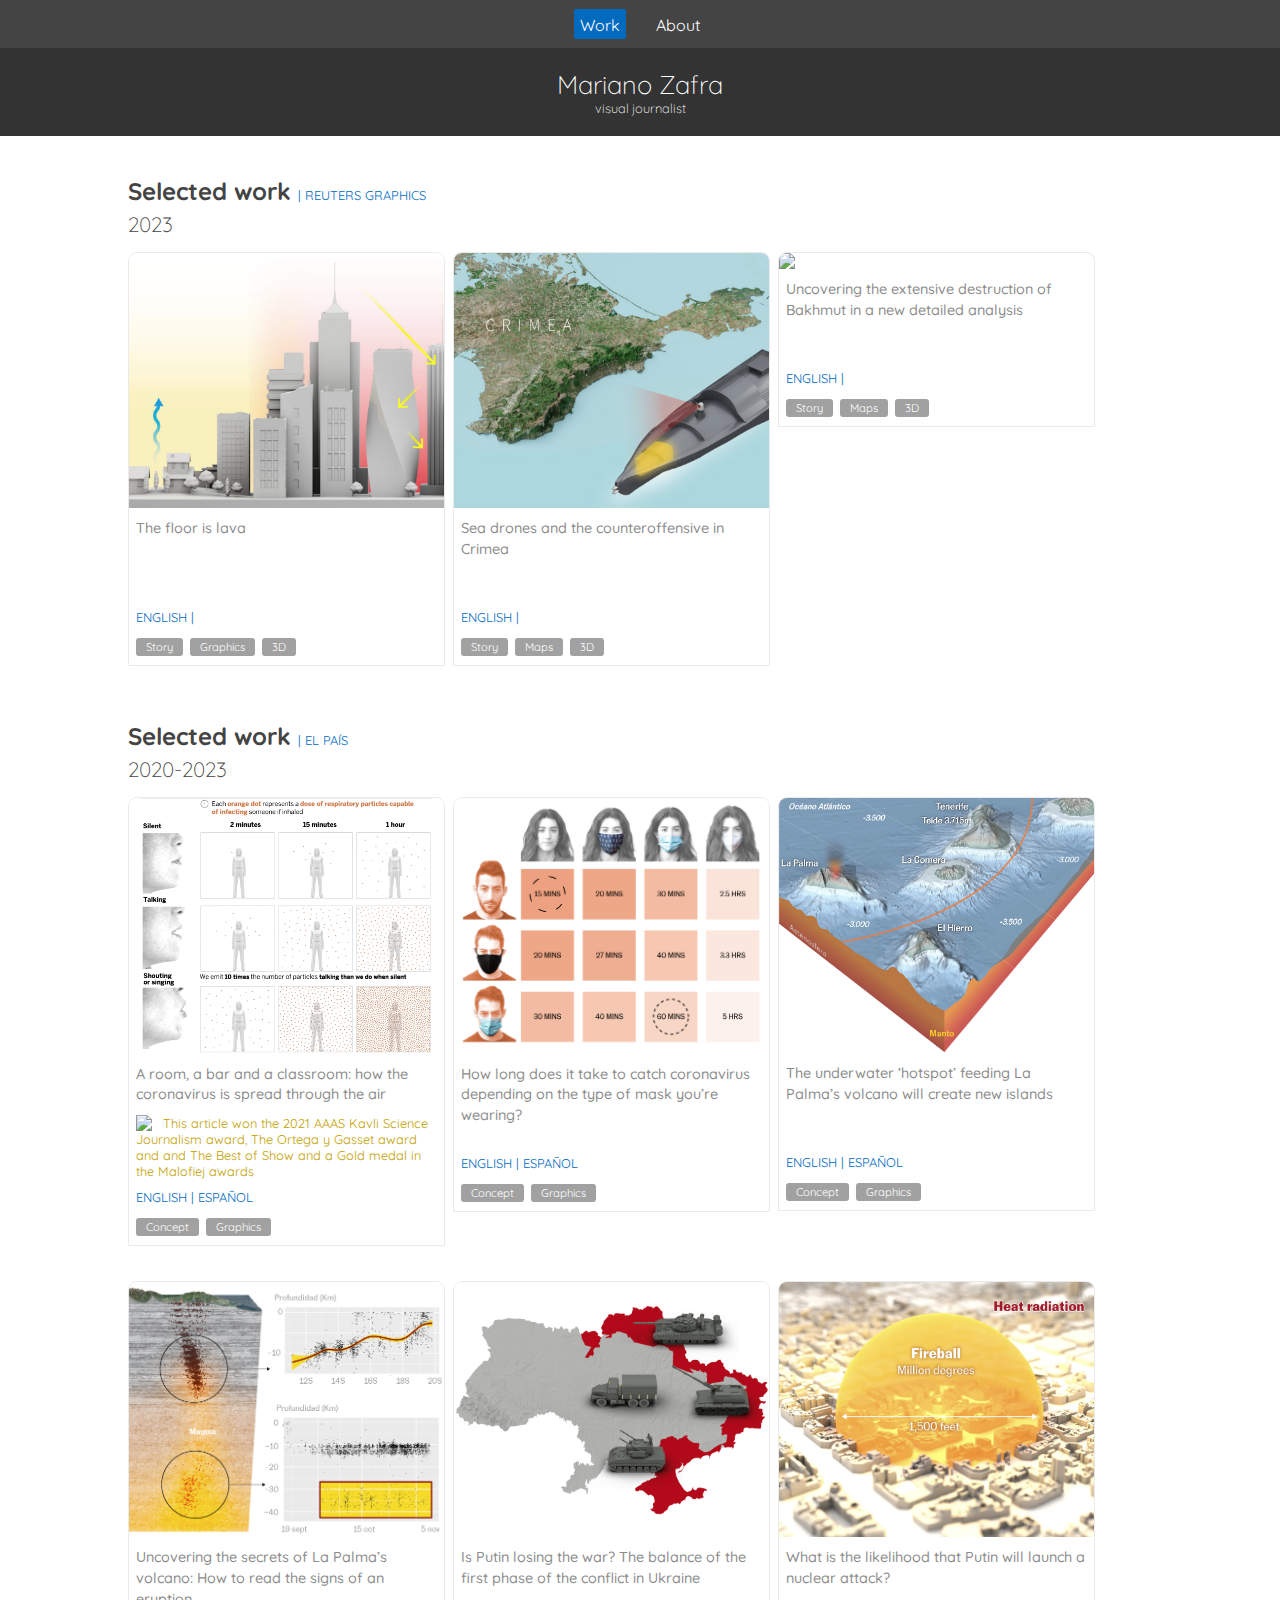
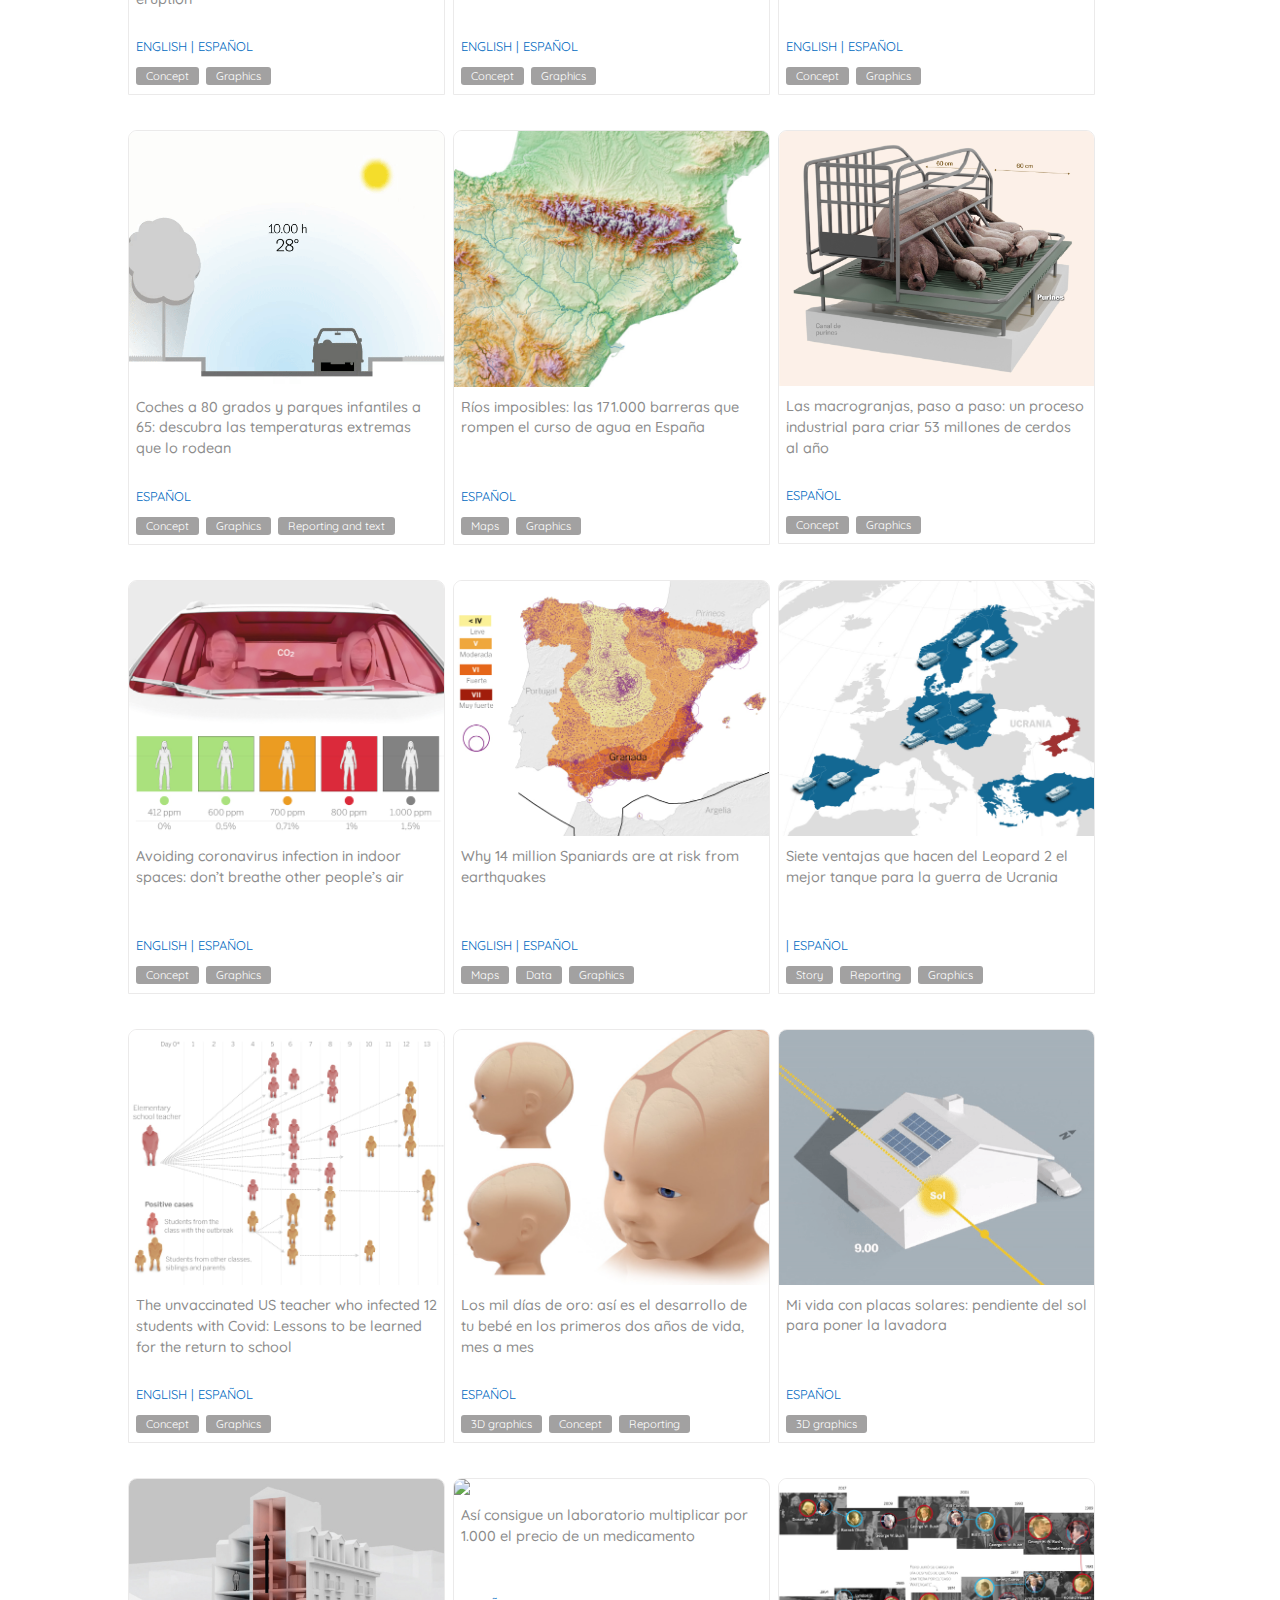
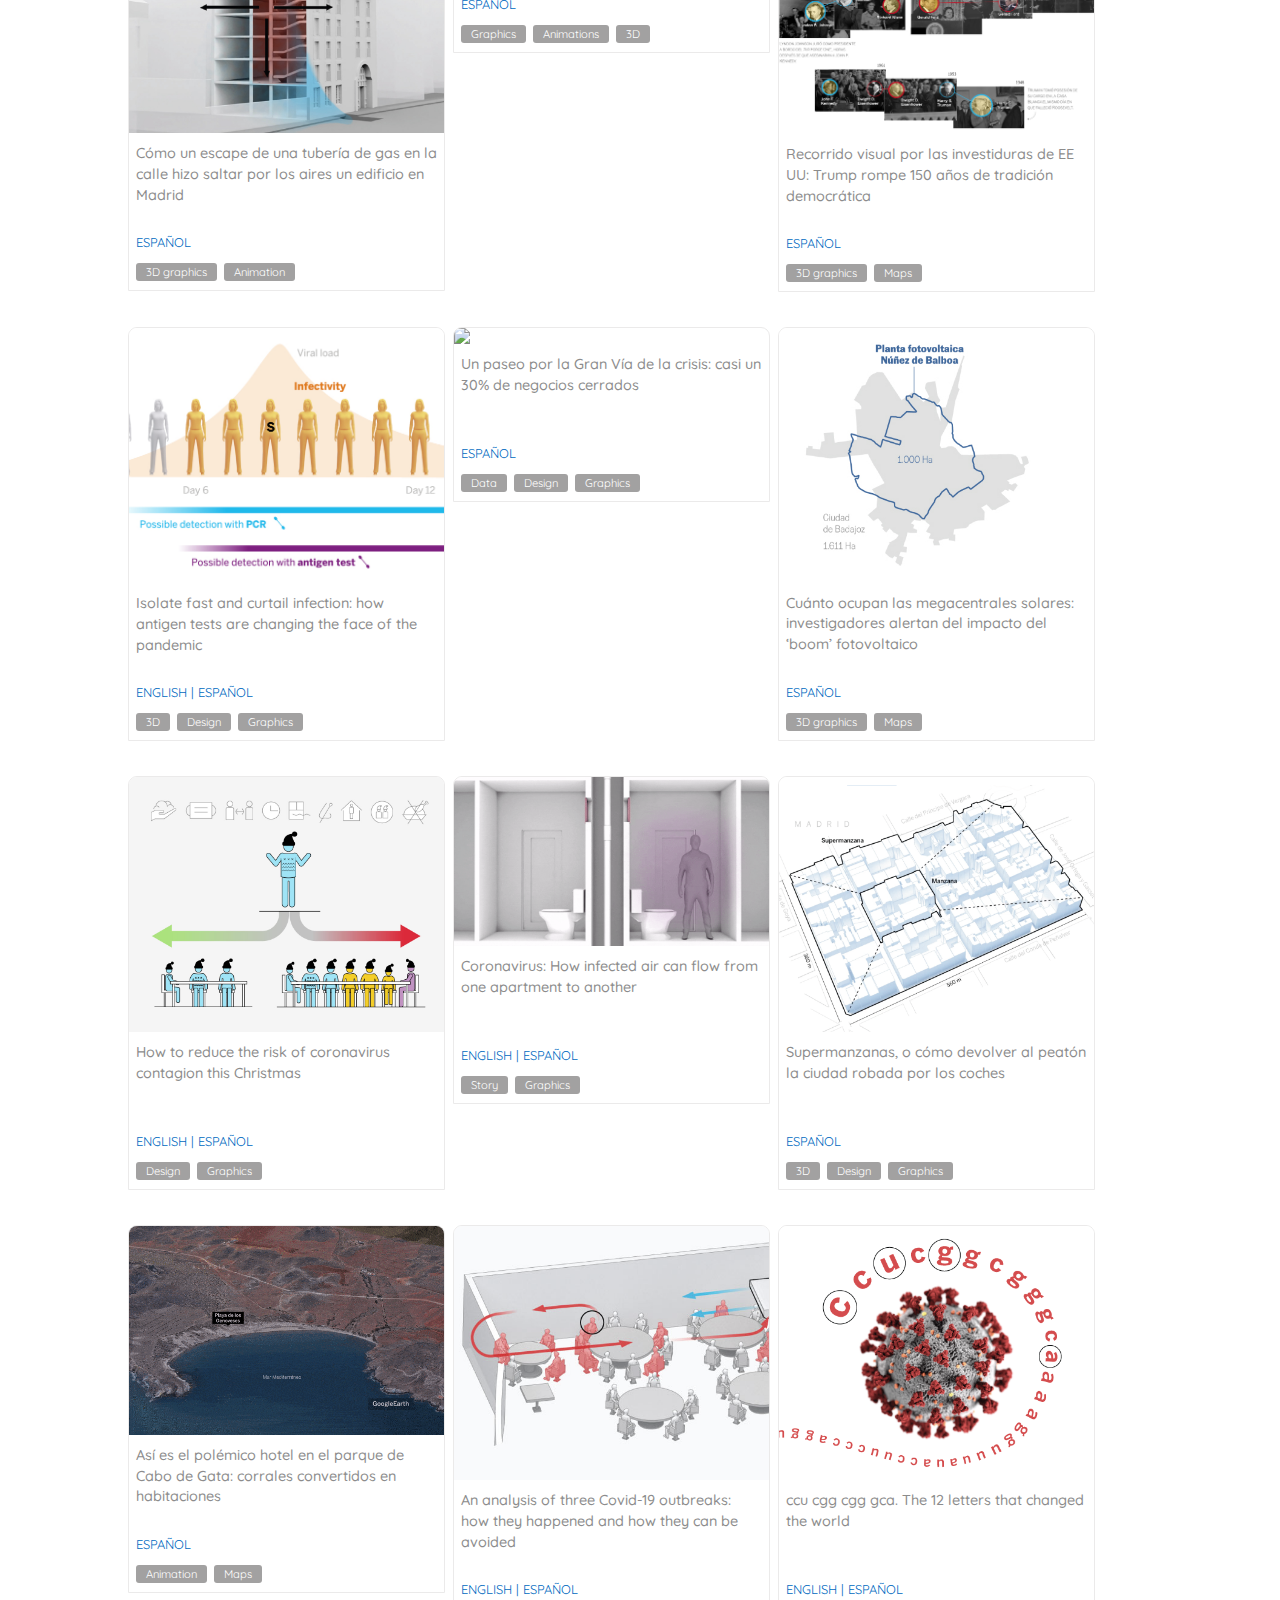
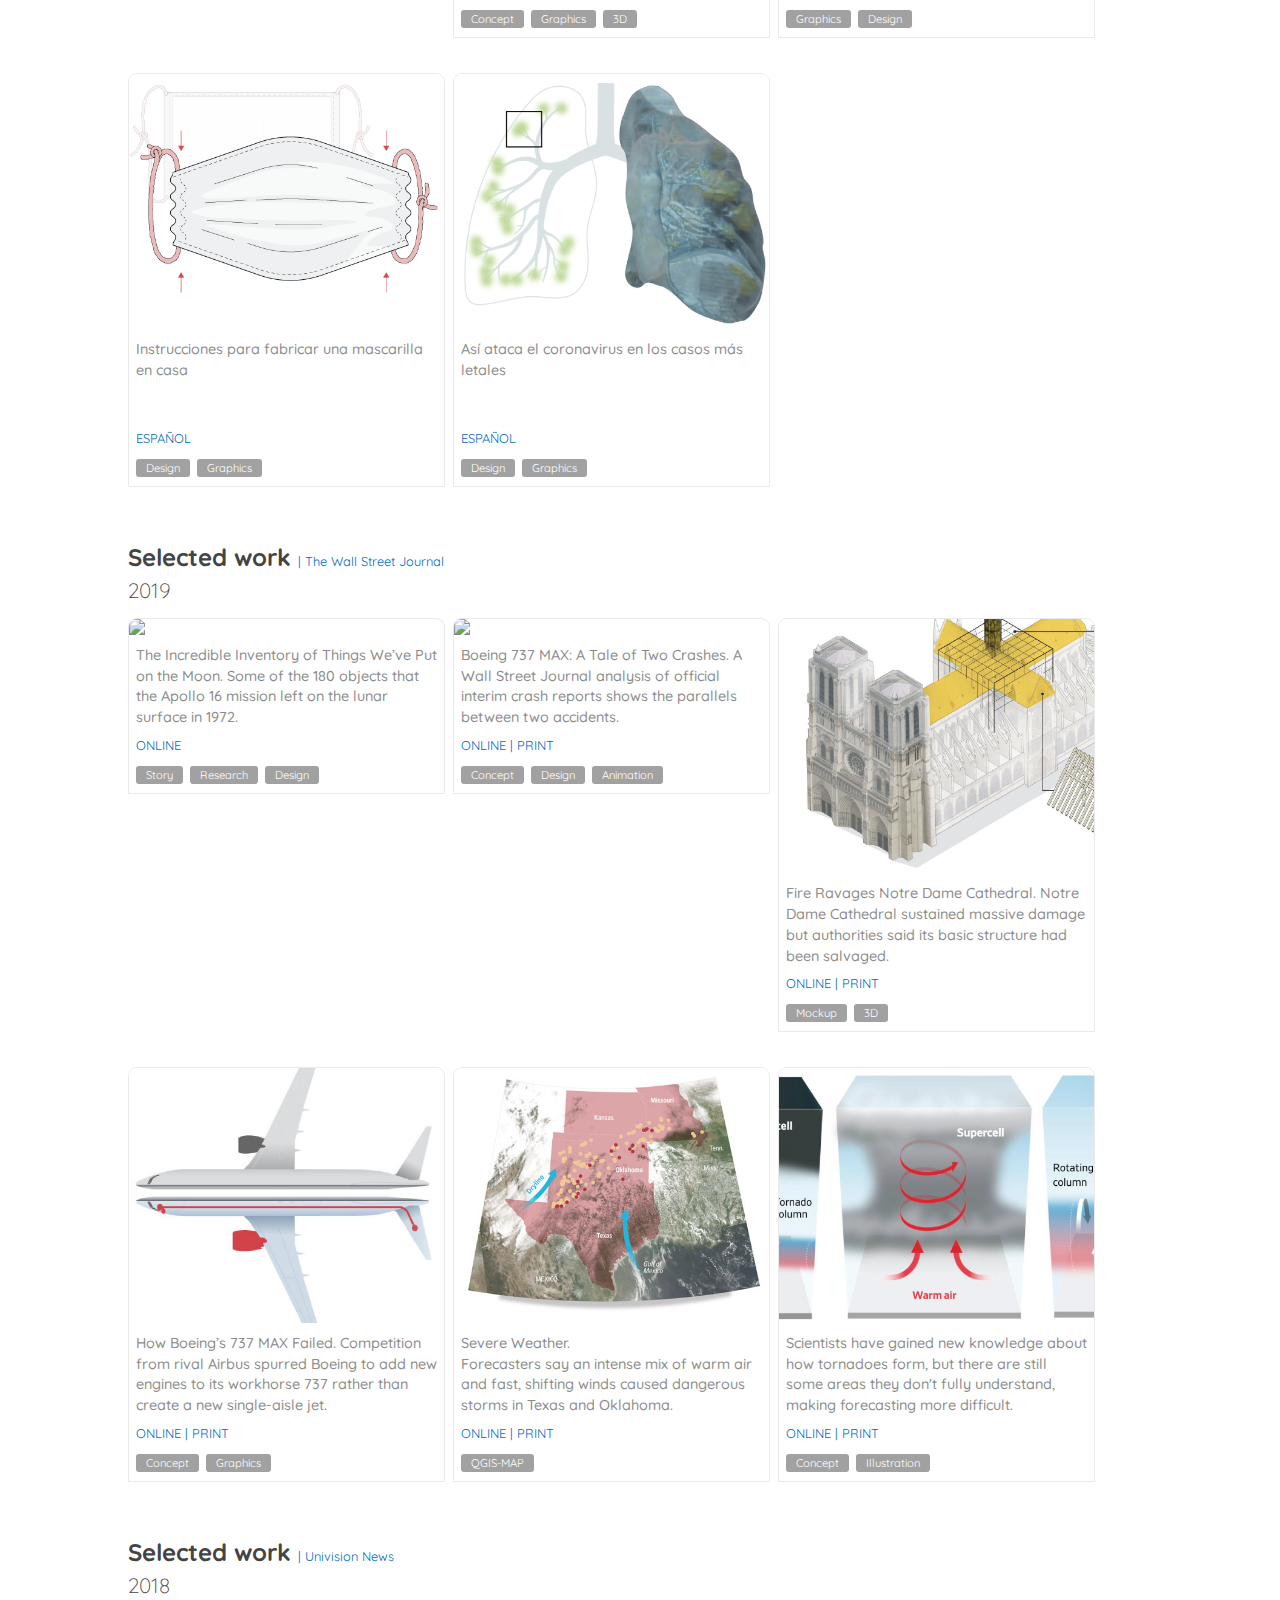
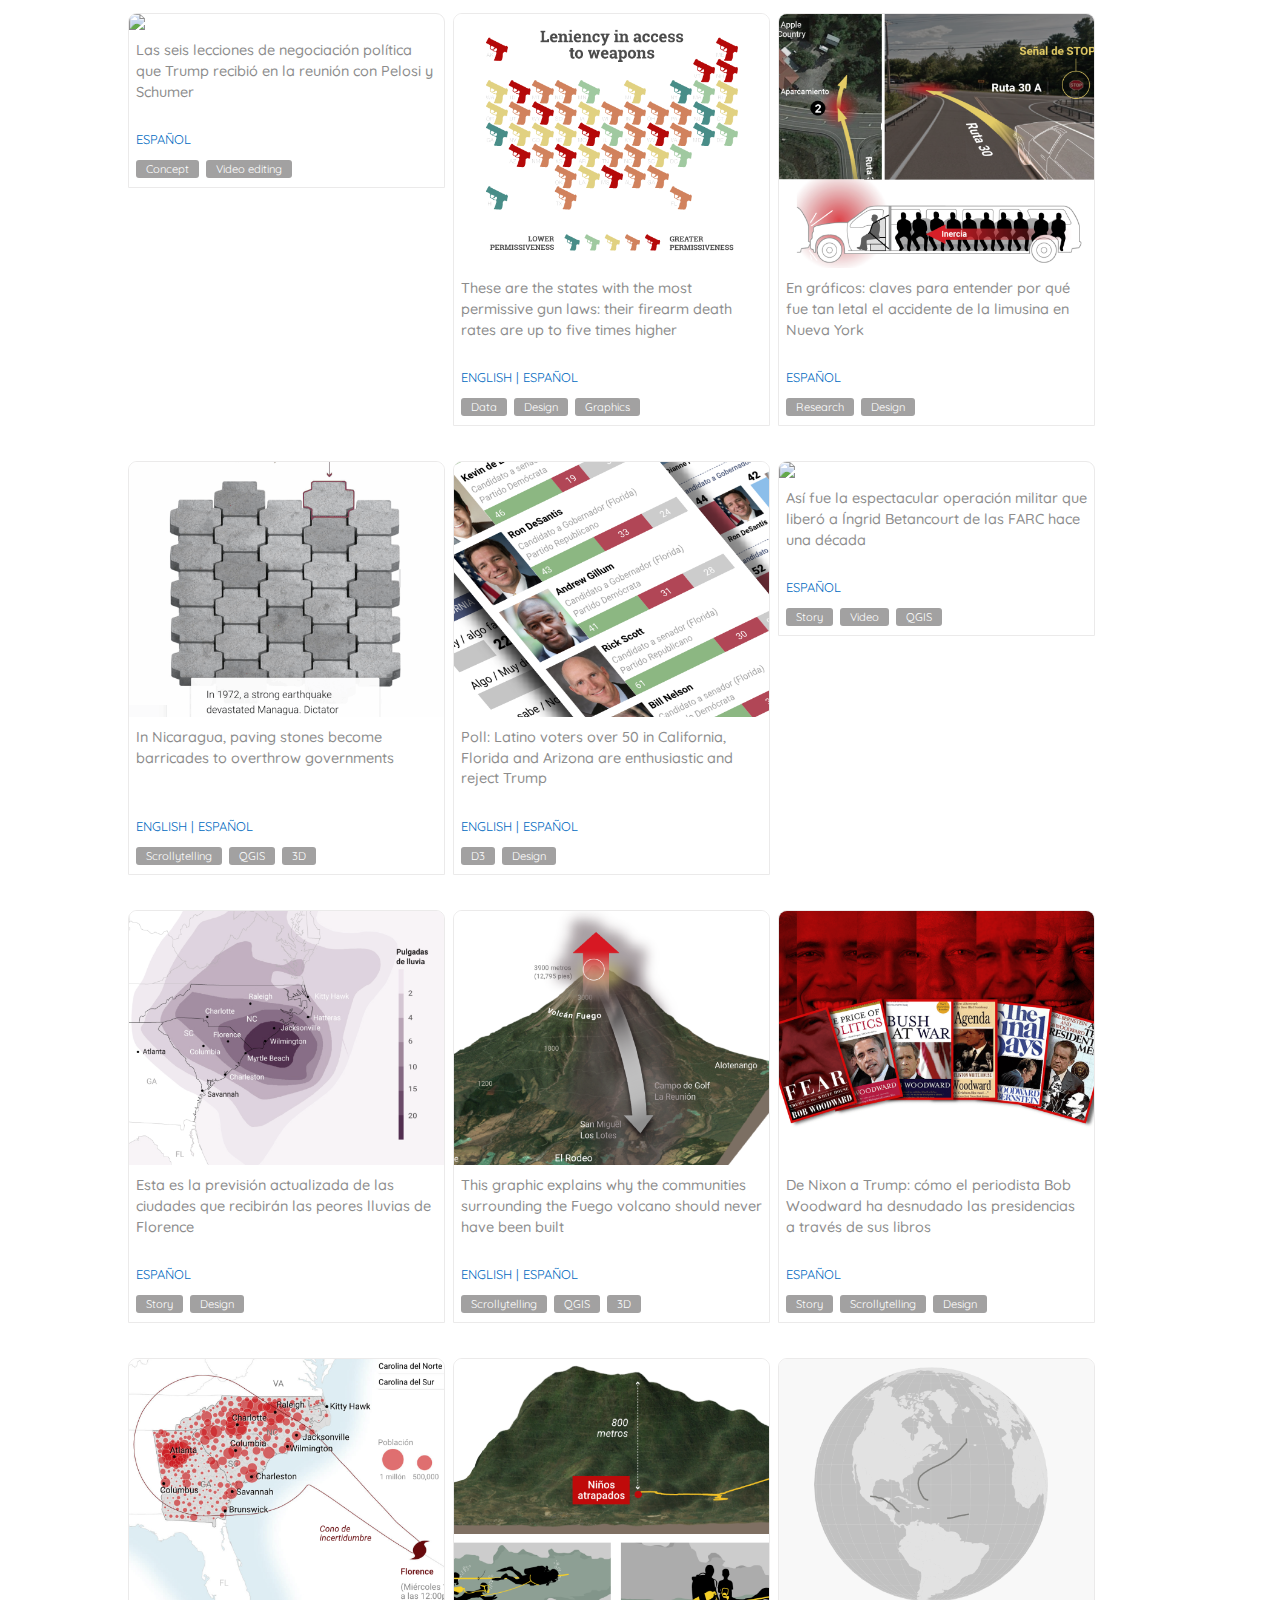
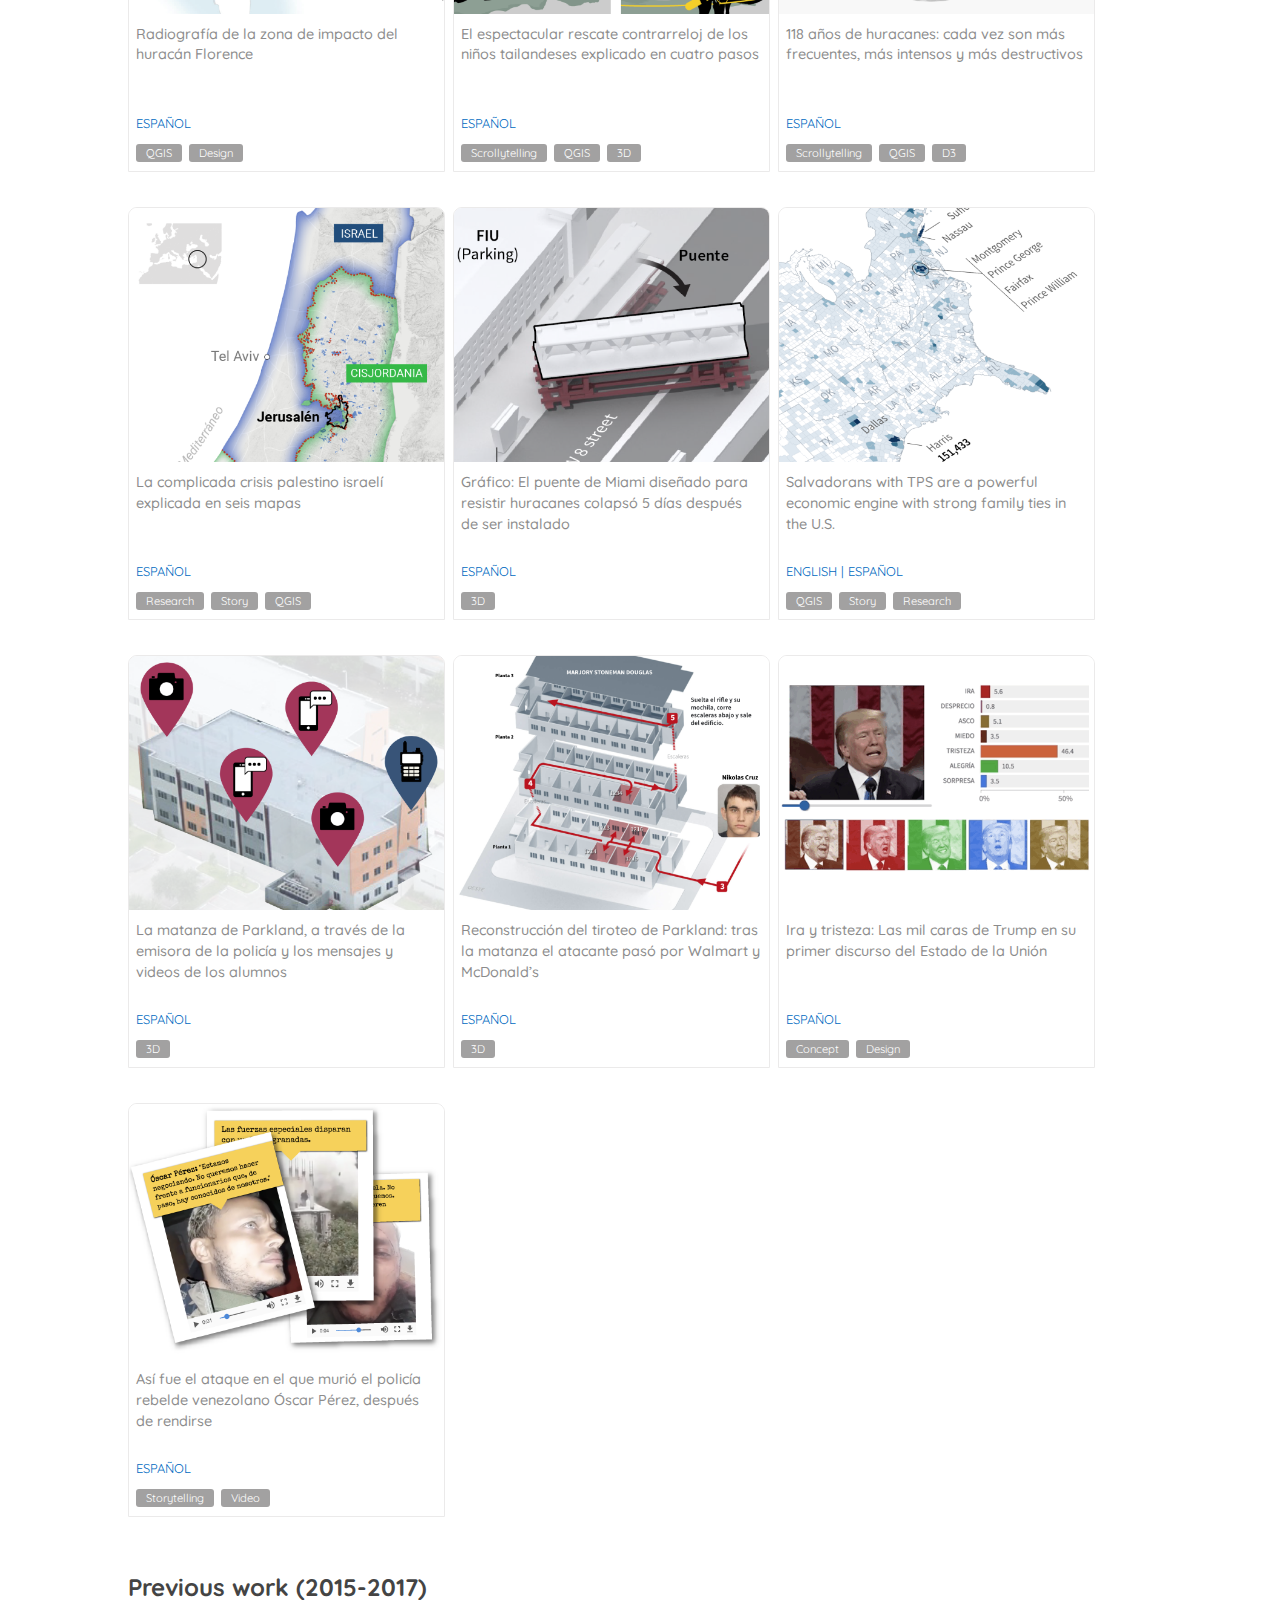
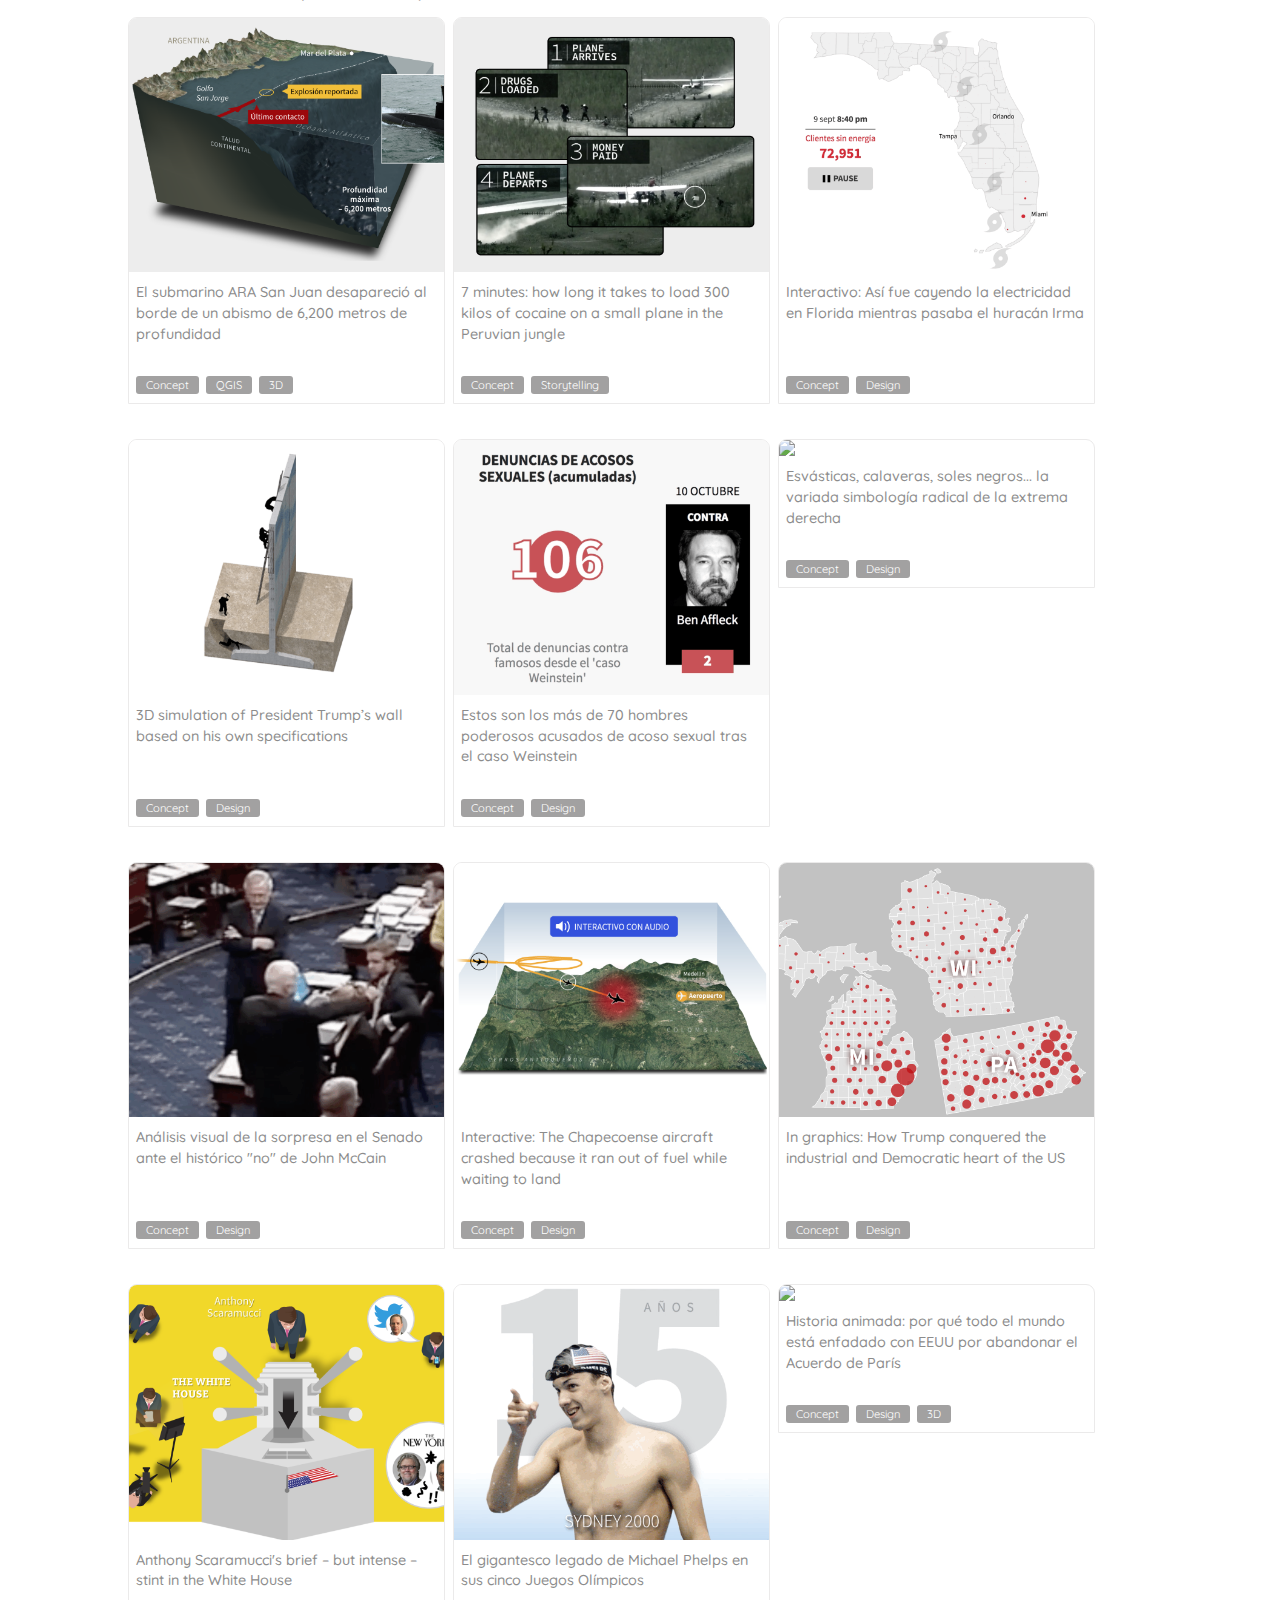
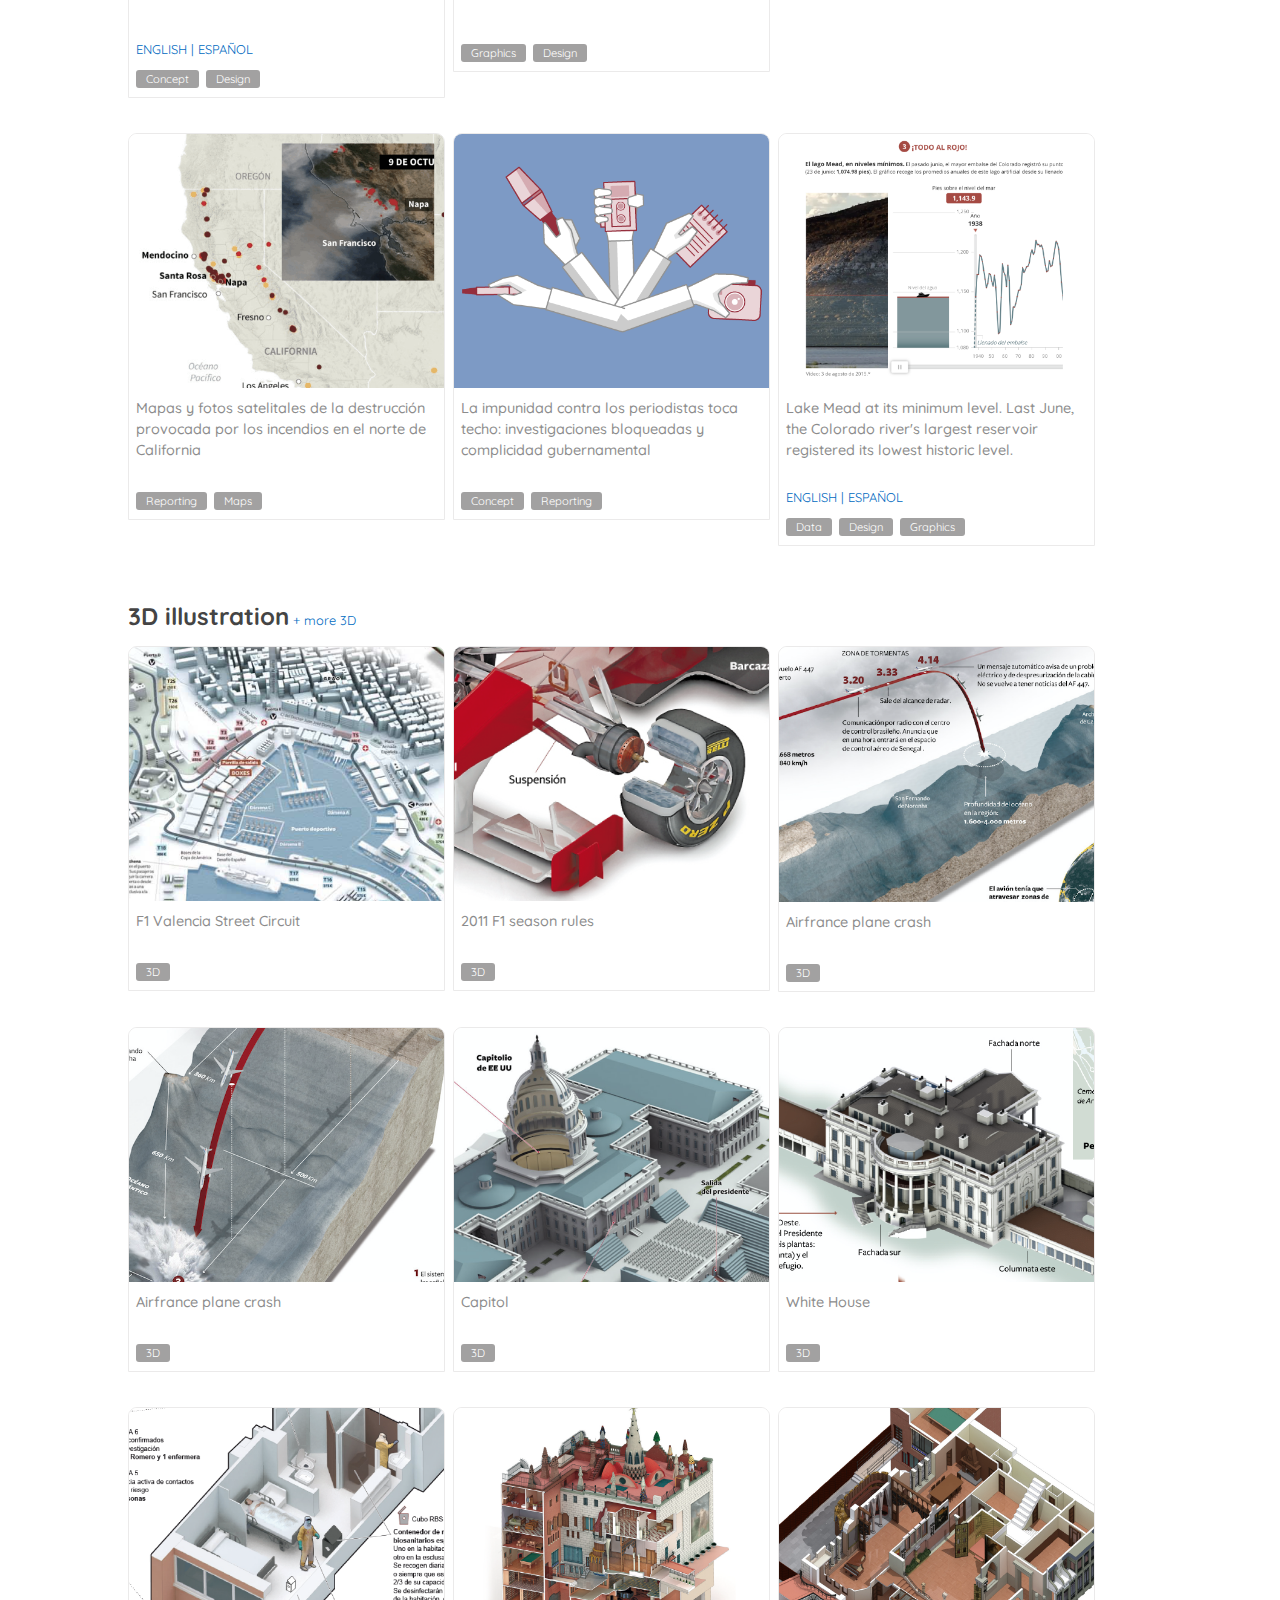
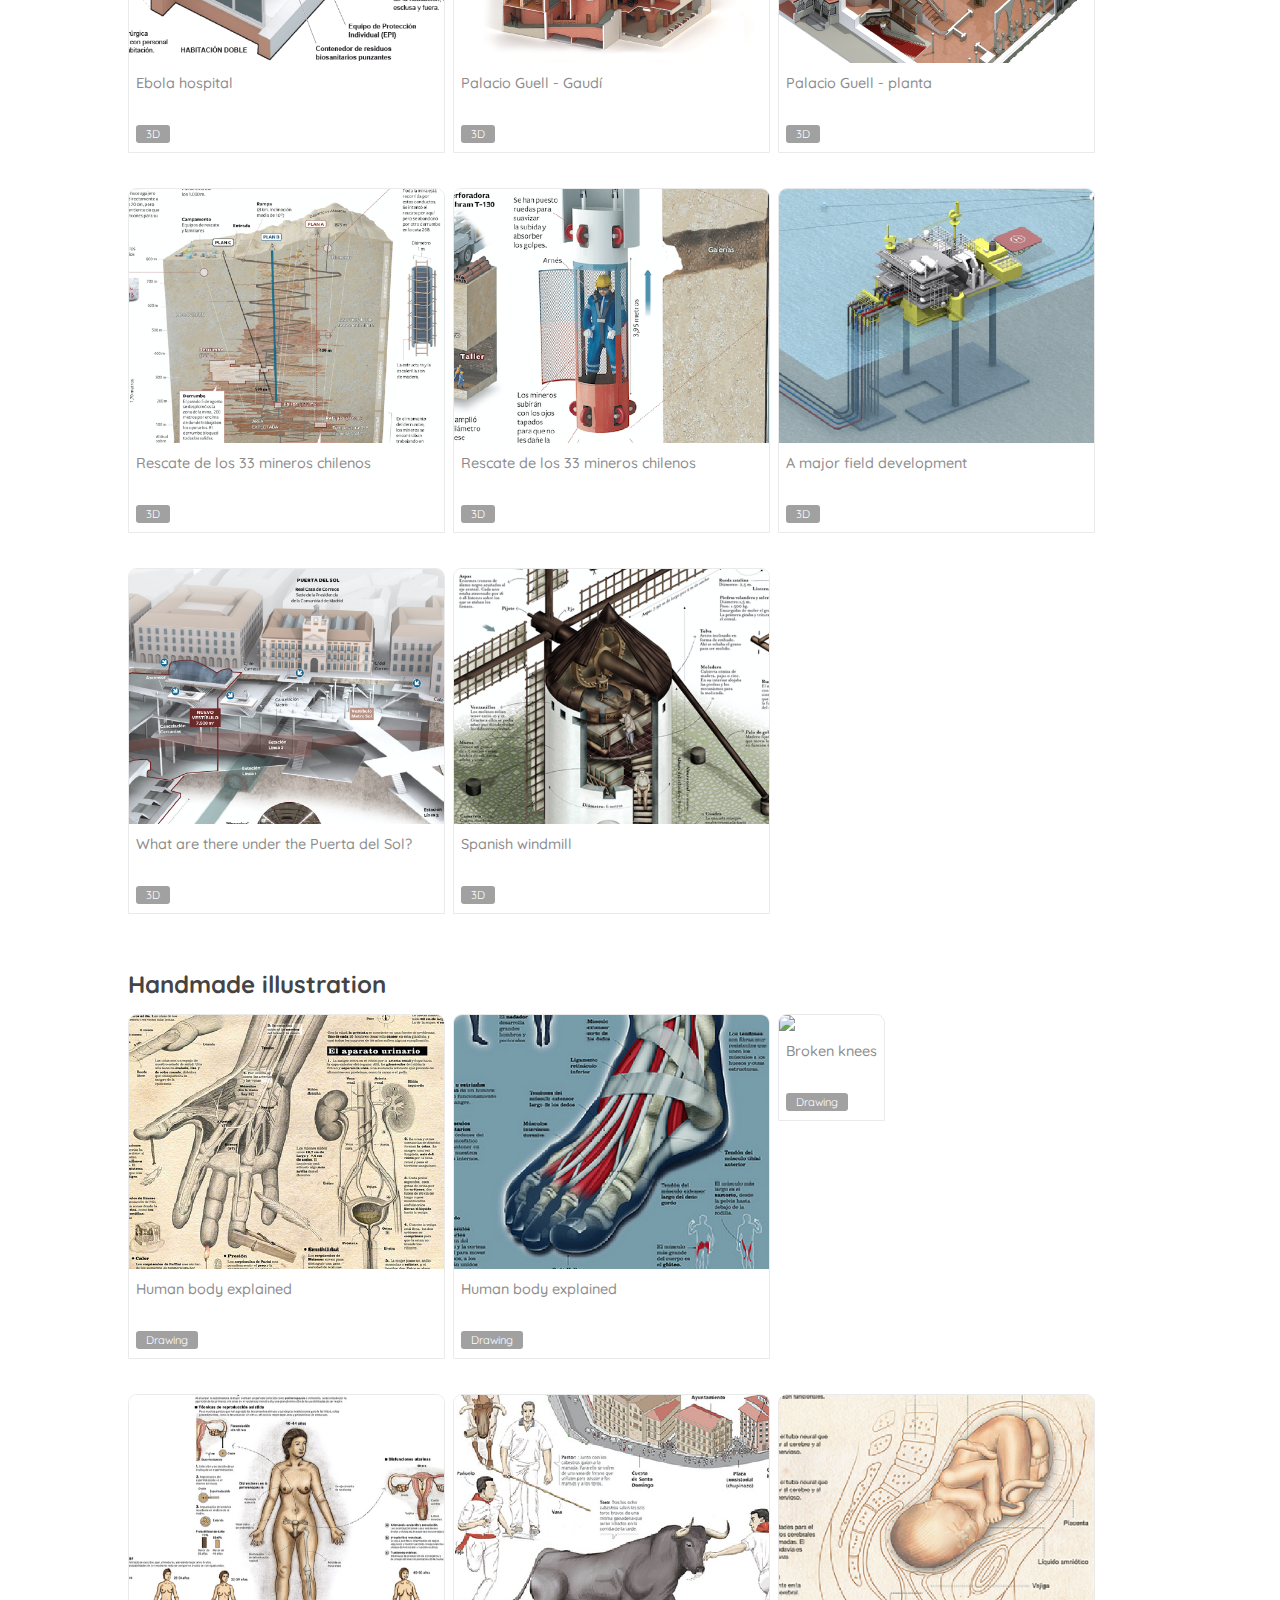
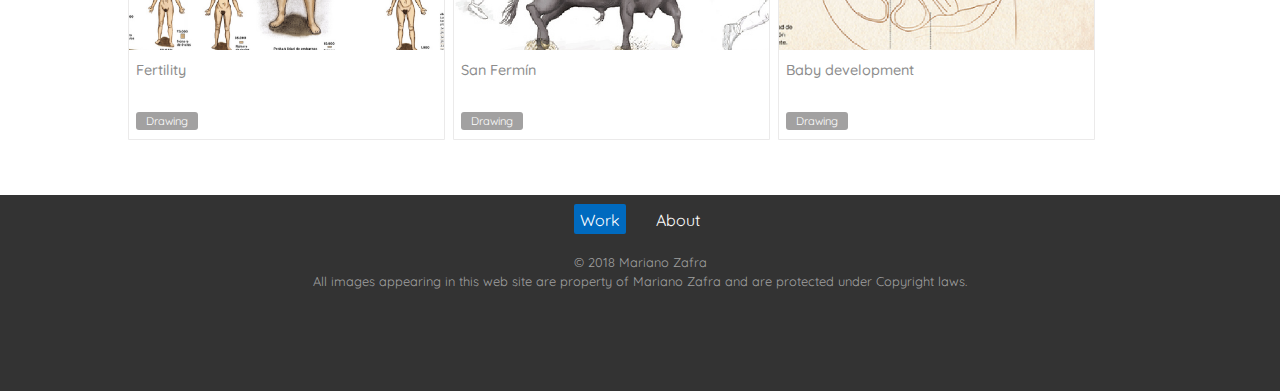
==== commit e19e4fdc: "reuters graphics added" ====
--- a/index.html
+++ b/index.html
@@ -32,9 +32,65 @@
             <div class="works">
                 <div class="category">
                     <h1 class="category-name">Selected work <a target="_blank"
+                            href="https://www.reuters.com/authors/mariano-zafra/">
+                            | REUTERS GRAPHICS</a></h1>
+                    <p class="year">2023</p>
+                </div>
+                <div class="graphics">
+
+                    <div class="graphic">
+                        <a target="_blank"
+                            href="https://www.reuters.com/graphics/CLIMATE-CHANGE/URBAN-HEAT/zgpormdkevd/">
+                            <div class="imagen"><img src="img/heat.jpg"></div>
+                            <h3 class="graphic-name">The floor is lava</h3>
+                        </a>
+                        <div class="idiomas">
+                            <a class="idioma" target="_blank"
+                                href="https://www.reuters.com/graphics/CLIMATE-CHANGE/URBAN-HEAT/zgpormdkevd/">English</a>
+                            |
+                        </div>
+                        <div class="tags"><span class="tag">Story</span><span class="tag">Graphics</span><span
+                                class="tag">3D</span></div>
+                    </div>
+                    <div class="graphic">
+                        <a target="_blank" href="https://www.reuters.com/graphics/UKRAINE-CRISIS/CRIMEA/gdvzwrmrlpw/">
+                            <div class="imagen"><img src="img/crimea.jpg"></div>
+                            <h3 class="graphic-name">Sea drones and the counteroffensive in Crimea</h3>
+                        </a>
+                        <div class="idiomas">
+                            <a class="idioma" target="_blank"
+                                href="https://www.reuters.com/graphics/UKRAINE-CRISIS/CRIMEA/gdvzwrmrlpw/">English</a>
+                            |
+                        </div>
+                        <div class="tags"><span class="tag">Story</span><span class="tag">Maps</span><span
+                                class="tag">3D</span></div>
+                    </div>
+                    <div class="graphic">
+                        <a target="_blank"
+                            href="https://www.reuters.com/graphics/UKRAINE-CRISIS/MAPS/klvygwawavg/#uncovering-the-extensive-destruction-of-bakhmut-in-a-new-detailed-analysis">
+                            <div class="imagen"><img src="img/bakhmut.gif"></div>
+                            <h3 class="graphic-name">Uncovering the extensive destruction of Bakhmut in a new detailed
+                                analysis</h3>
+                        </a>
+                        <div class="idiomas">
+                            <a class="idioma" target="_blank"
+                                href="https://www.reuters.com/graphics/UKRAINE-CRISIS/MAPS/klvygwawavg/#uncovering-the-extensive-destruction-of-bakhmut-in-a-new-detailed-analysis">English</a>
+                            |
+                        </div>
+                        <div class="tags"><span class="tag">Story</span><span class="tag">Maps</span><span
+                                class="tag">3D</span></div>
+                    </div>
+
+
+
+                </div>
+
+
+                <div class="category">
+                    <h1 class="category-name">Selected work <a target="_blank"
                             href="https://elpais.com/autor/mariano-zafra/">
                             | EL PAÍS</a></h1>
-                    <p class="year">2020-2022</p>
+                    <p class="year">2020-2023</p>
                 </div>
                 <div class="graphics">
                     <div class="graphic">
@@ -43,7 +99,10 @@
                             <div class="imagen"><img src="img/aerosoles.gif"></div>
                             <h3 class="graphic-name first">A room, a bar and a classroom: how the coronavirus is spread
                                 through the air</h3>
-                            <span class="award"><img class="pildora" src="http://elinfografista.es/mariano_zafra/img/trofeo.jpg"> This article won the 2021 AAAS Kavli Science Journalism award, The Ortega y Gasset award and and The Best of Show and a Gold medal in the Malofiej awards</span>    
+                            <span class="award"><img class="pildora"
+                                    src="http://elinfografista.es/mariano_zafra/img/trofeo.jpg"> This article won the
+                                2021 AAAS Kavli Science Journalism award, The Ortega y Gasset award and and The Best of
+                                Show and a Gold medal in the Malofiej awards</span>
                         </a>
                         <div class="idiomas"><a class="idioma" target="_blank"
                                 href="https://english.elpais.com/society/2020-10-28/a-room-a-bar-and-a-class-how-the-coronavirus-is-spread-through-the-air.html">English</a>
@@ -56,11 +115,12 @@
                         <a target="_blank"
                             href="https://english.elpais.com/society/2022-02-14/how-long-does-it-take-to-catch-coronavirus-depending-on-the-type-of-mask-youre-wearing.html?ssm=TW_CC">
                             <div class="imagen"><img src="img/mascarillas.png"></div>
-                            <h3 class="graphic-name">How long does it take to catch coronavirus depending on the type of mask you’re wearing?</h3>
-                        </a>
-                        <div class="idiomas"><a class="idioma" target="_blank"
-                            href="https://english.elpais.com/society/2022-02-14/how-long-does-it-take-to-catch-coronavirus-depending-on-the-type-of-mask-youre-wearing.html?ssm=TW_CC">English</a>
-                        | <a class="idioma" target="_blank"
+                            <h3 class="graphic-name">How long does it take to catch coronavirus depending on the type of
+                                mask you’re wearing?</h3>
+                        </a>
+                        <div class="idiomas"><a class="idioma" target="_blank"
+                                href="https://english.elpais.com/society/2022-02-14/how-long-does-it-take-to-catch-coronavirus-depending-on-the-type-of-mask-youre-wearing.html?ssm=TW_CC">English</a>
+                            | <a class="idioma" target="_blank"
                                 href="https://elpais.com/sociedad/2022-02-12/esto-es-lo-que-tardarias-en-contagiarte-de-covid-con-cada-tipo-de-mascarilla.html">Español</a>
                         </div>
                         <div class="tags"><span class="tag">Concept</span><span class="tag">Graphics</span></div>
@@ -69,7 +129,8 @@
                         <a target="_blank"
                             href="https://english.elpais.com/science-tech/2021-10-06/the-underwater-hotspot-feeding-la-palmas-volcano-will-create-new-islands.html">
                             <div class="imagen"><img src="img/canarias.jpg"></div>
-                            <h3 class="graphic-name">The underwater ‘hotspot’ feeding La Palma’s volcano will create new islands</h3>
+                            <h3 class="graphic-name">The underwater ‘hotspot’ feeding La Palma’s volcano will create new
+                                islands</h3>
                         </a>
                         <div class="idiomas"><a class="idioma" target="_blank"
                                 href="https://english.elpais.com/science-tech/2021-10-06/the-underwater-hotspot-feeding-la-palmas-volcano-will-create-new-islands.html">English</a>
@@ -96,7 +157,8 @@
                         <a target="_blank"
                             href="https://english.elpais.com/international/2022-04-08/is-putin-losing-the-war-the-balance-of-the-first-phase-of-the-conflict-in-ukraine.html">
                             <div class="imagen"><img src="img/balance_ucrania2.jpg"></div>
-                            <h3 class="graphic-name">Is Putin losing the war? The balance of the first phase of the conflict in Ukraine</h3>
+                            <h3 class="graphic-name">Is Putin losing the war? The balance of the first phase of the
+                                conflict in Ukraine</h3>
                         </a>
                         <div class="idiomas"><a class="idioma" target="_blank"
                                 href="https://english.elpais.com/international/2022-04-08/is-putin-losing-the-war-the-balance-of-the-first-phase-of-the-conflict-in-ukraine.html">English</a>
@@ -109,7 +171,8 @@
                         <a target="_blank"
                             href="https://english.elpais.com/international/2022-11-07/what-is-the-likelihood-that-putin-will-launch-a-nuclear-attack.html">
                             <div class="imagen"><img src="img/nuclear.jpg"></div>
-                            <h3 class="graphic-name">What is the likelihood that Putin will launch a nuclear attack?</h3>
+                            <h3 class="graphic-name">What is the likelihood that Putin will launch a nuclear attack?
+                            </h3>
                         </a>
                         <div class="idiomas"><a class="idioma" target="_blank"
                                 href="https://english.elpais.com/international/2022-11-07/what-is-the-likelihood-that-putin-will-launch-a-nuclear-attack.html">English</a>
@@ -122,19 +185,22 @@
                         <a target="_blank"
                             href="https://elpais.com/sociedad/2022-07-24/coches-a-80-grados-y-parques-infantiles-a-65-descubre-las-temperaturas-extremas-que-te-rodean.html">
                             <div class="imagen"><img src="img/temperaturas.gif"></div>
-                            <h3 class="graphic-name">Coches a 80 grados y parques infantiles a 65: descubra las temperaturas extremas que lo rodean</h3>
+                            <h3 class="graphic-name">Coches a 80 grados y parques infantiles a 65: descubra las
+                                temperaturas extremas que lo rodean</h3>
                         </a>
                         <div class="idiomas">
                             <a class="idioma" target="_blank"
                                 href="https://elpais.com/sociedad/2022-07-24/coches-a-80-grados-y-parques-infantiles-a-65-descubre-las-temperaturas-extremas-que-te-rodean.html">Español</a>
                         </div>
-                        <div class="tags"><span class="tag">Concept</span><span class="tag">Graphics</span><span class="tag">Reporting and text</span></div>
+                        <div class="tags"><span class="tag">Concept</span><span class="tag">Graphics</span><span
+                                class="tag">Reporting and text</span></div>
                     </div>
                     <div class="graphic">
                         <a target="_blank"
                             href="https://elpais.com/clima-y-medio-ambiente/2022-06-12/rios-imposibles-las-171000-barreras-que-rompen-el-curso-de-agua-en-espana.html">
                             <div class="imagen"><img src="img/rios.jpg?v=1"></div>
-                            <h3 class="graphic-name">Ríos imposibles: las 171.000 barreras que rompen el curso de agua en España</h3>
+                            <h3 class="graphic-name">Ríos imposibles: las 171.000 barreras que rompen el curso de agua
+                                en España</h3>
                         </a>
                         <div class="idiomas">
                             <a class="idioma" target="_blank"
@@ -146,7 +212,8 @@
                         <a target="_blank"
                             href="https://elpais.com/clima-y-medio-ambiente/2022-01-23/las-macrogranjas-paso-a-paso-un-proceso-industrial-para-criar-53-millones-de-cerdos-al-ano.html">
                             <div class="imagen"><img src="img/macrogranjas.jpg"></div>
-                            <h3 class="graphic-name">Las macrogranjas, paso a paso: un proceso industrial para criar 53 millones de cerdos al año</h3>
+                            <h3 class="graphic-name">Las macrogranjas, paso a paso: un proceso industrial para criar 53
+                                millones de cerdos al año</h3>
                         </a>
                         <div class="idiomas">
                             <a class="idioma" target="_blank"
@@ -158,7 +225,8 @@
                         <a target="_blank"
                             href="https://elpais.com/especiales/coronavirus-covid-19/how-to-avoid-the-infection-in-indoor-spaces/">
                             <div class="imagen"><img src="img/coche.jpg"></div>
-                            <h3 class="graphic-name">Avoiding coronavirus infection in indoor spaces: don’t breathe other people’s air</h3>
+                            <h3 class="graphic-name">Avoiding coronavirus infection in indoor spaces: don’t breathe
+                                other people’s air</h3>
                         </a>
                         <div class="idiomas"><a class="idioma" target="_blank"
                                 href="https://elpais.com/especiales/coronavirus-covid-19/how-to-avoid-the-infection-in-indoor-spaces/">English</a>
@@ -185,7 +253,8 @@
                         <a target="_blank"
                             href="https://elpais.com/internacional/2023-01-28/siete-ventajas-que-hacen-del-leopard-2-el-mejor-tanque-para-la-guerra-de-ucrania.html">
                             <div class="imagen"><img src="img/leopard.jpg"></div>
-                            <h3 class="graphic-name">Siete ventajas que hacen del Leopard 2 el mejor tanque para la guerra de Ucrania</h3>
+                            <h3 class="graphic-name">Siete ventajas que hacen del Leopard 2 el mejor tanque para la
+                                guerra de Ucrania</h3>
                         </a>
                         <div class="idiomas">
                             | <a class="idioma" target="_blank"
@@ -198,7 +267,8 @@
                         <a target="_blank"
                             href="https://elpais.com/especiales/coronavirus-covid-19/the-unvaccinated-us-teacher-who-infected-12-of-her-students/">
                             <div class="imagen"><img src="img/escuela.jpg"></div>
-                            <h3 class="graphic-name">The unvaccinated US teacher who infected 12 students with Covid: Lessons to be learned for the return to school</h3>
+                            <h3 class="graphic-name">The unvaccinated US teacher who infected 12 students with Covid:
+                                Lessons to be learned for the return to school</h3>
                         </a>
                         <div class="idiomas"><a class="idioma" target="_blank"
                                 href="https://elpais.com/especiales/coronavirus-covid-19/the-unvaccinated-us-teacher-who-infected-12-of-her-students/">English</a>
@@ -211,19 +281,22 @@
                         <a target="_blank"
                             href="https://elpais.com/salud-y-bienestar/2022-05-22/los-mil-dias-de-oro-asi-es-el-desarrollo-de-tu-bebe-en-los-primeros-dos-anos-de-vida-mes-a-mes.html">
                             <div class="imagen"><img src="img/bebes.jpg"></div>
-                            <h3 class="graphic-name">Los mil días de oro: así es el desarrollo de tu bebé en los primeros dos años de vida, mes a mes
+                            <h3 class="graphic-name">Los mil días de oro: así es el desarrollo de tu bebé en los
+                                primeros dos años de vida, mes a mes
                             </h3>
                         </a>
                         <div class="idiomas"><a class="idioma" target="_blank"
                                 href="https://elpais.com/salud-y-bienestar/2022-05-22/los-mil-dias-de-oro-asi-es-el-desarrollo-de-tu-bebe-en-los-primeros-dos-anos-de-vida-mes-a-mes.html">Español</a>
                         </div>
-                        <div class="tags"><span class="tag">3D graphics</span><span class="tag">Concept</span><span class="tag">Reporting</span></div>
+                        <div class="tags"><span class="tag">3D graphics</span><span class="tag">Concept</span><span
+                                class="tag">Reporting</span></div>
                     </div>
                     <div class="graphic">
                         <a target="_blank"
                             href="https://elpais.com/clima-y-medio-ambiente/2023-01-15/mi-vida-con-placas-solares-pendiente-del-sol-para-poner-la-lavadora.html">
                             <div class="imagen"><img src="img/panel.gif"></div>
-                            <h3 class="graphic-name">Mi vida con placas solares: pendiente del sol para poner la lavadora</h3>
+                            <h3 class="graphic-name">Mi vida con placas solares: pendiente del sol para poner la
+                                lavadora</h3>
                         </a>
                         <div class="idiomas"><a class="idioma" target="_blank"
                                 href="https://elpais.com/clima-y-medio-ambiente/2023-01-15/mi-vida-con-placas-solares-pendiente-del-sol-para-poner-la-lavadora.html">Español</a>
@@ -234,7 +307,8 @@
                         <a target="_blank"
                             href="https://elpais.com/espana/madrid/2021-02-27/deflagracion-y-onda-expansiva-las-claves-de-la-violenta-explosion-de-gas-en-la-calle-de-toledo-de-madrid.html">
                             <div class="imagen"><img src="img/explosion.jpg"></div>
-                            <h3 class="graphic-name">Cómo un escape de una tubería de gas en la calle hizo saltar por los aires un edificio en Madrid
+                            <h3 class="graphic-name">Cómo un escape de una tubería de gas en la calle hizo saltar por
+                                los aires un edificio en Madrid
                             </h3>
                         </a>
                         <div class="idiomas"><a class="idioma" target="_blank"
@@ -246,7 +320,8 @@
                         <a target="_blank"
                             href="https://elpais.com/sociedad/2021-12-09/asi-consigue-un-laboratorio-multiplicar-por-1000-el-precio-de-un-medicamento.html">
                             <div class="imagen"><img src="img/farmaco.jpg"></div>
-                            <h3 class="graphic-name">Así consigue un laboratorio multiplicar por 1.000 el precio de un medicamento</h3>
+                            <h3 class="graphic-name">Así consigue un laboratorio multiplicar por 1.000 el precio de un
+                                medicamento</h3>
                         </a>
                         <div class="idiomas"><a class="idioma" target="_blank"
                                 href="https://elpais.com/sociedad/2021-12-09/asi-consigue-un-laboratorio-multiplicar-por-1000-el-precio-de-un-medicamento.html">Español</a>
@@ -254,11 +329,12 @@
                         <div class="tags"><span class="tag">Graphics</span><span class="tag">Animations</span><span
                                 class="tag">3D</span></div>
                     </div>
-                                        <div class="graphic">
+                    <div class="graphic">
                         <a target="_blank"
                             href="https://elpais.com/internacional/2021-01-19/recorrido-visual-trump-rompe-150-anos-de-tradicion-democratica.html">
                             <div class="imagen"><img src="img/presidentes.jpg"></div>
-                            <h3 class="graphic-name">Recorrido visual por las investiduras de EE UU: Trump rompe 150 años de tradición democrática
+                            <h3 class="graphic-name">Recorrido visual por las investiduras de EE UU: Trump rompe 150
+                                años de tradición democrática
                             </h3>
                         </a>
                         <div class="idiomas"><a class="idioma" target="_blank"
@@ -266,7 +342,7 @@
                         </div>
                         <div class="tags"><span class="tag">3D graphics</span><span class="tag">Maps</span></div>
                     </div>
-                    
+
                     <div class="graphic">
                         <a target="_blank"
                             href="https://english.elpais.com/science_tech/2020-12-08/isolate-fast-and-curtail-infection-how-antigen-tests-are-changing-the-face-of-the-pandemic.html">
@@ -294,11 +370,13 @@
                         </div>
                         <div class="tags"><span class="tag">Data</span><span class="tag">Design</span><span
                                 class="tag">Graphics</span></div>
-                    </div><div class="graphic">
+                    </div>
+                    <div class="graphic">
                         <a target="_blank"
                             href="https://elpais.com/clima-y-medio-ambiente/2021-01-23/cuanto-ocupan-las-megacentrales-solares-investigadores-alertan-del-impacto-del-boom-fotovoltaico.html">
                             <div class="imagen"><img src="img/fotovoltaica.jpg"></div>
-                            <h3 class="graphic-name">Cuánto ocupan las megacentrales solares: investigadores alertan del impacto del ‘boom’ fotovoltaico
+                            <h3 class="graphic-name">Cuánto ocupan las megacentrales solares: investigadores alertan del
+                                impacto del ‘boom’ fotovoltaico
                             </h3>
                         </a>
                         <div class="idiomas"><a class="idioma" target="_blank"
@@ -323,7 +401,8 @@
                         <a target="_blank"
                             href="https://english.elpais.com/science_tech/2021-03-12/coronavirus-how-infected-air-can-flow-from-one-apartment-to-another.html">
                             <div class="imagen"><img src="img/bathroom.gif"></div>
-                            <h3 class="graphic-name">Coronavirus: How infected air can flow from one apartment to another</h3>
+                            <h3 class="graphic-name">Coronavirus: How infected air can flow from one apartment to
+                                another</h3>
                         </a>
                         <div class="idiomas"><a class="idioma" target="_blank"
                                 href="https://english.elpais.com/science_tech/2021-03-12/coronavirus-how-infected-air-can-flow-from-one-apartment-to-another.html">English</a>
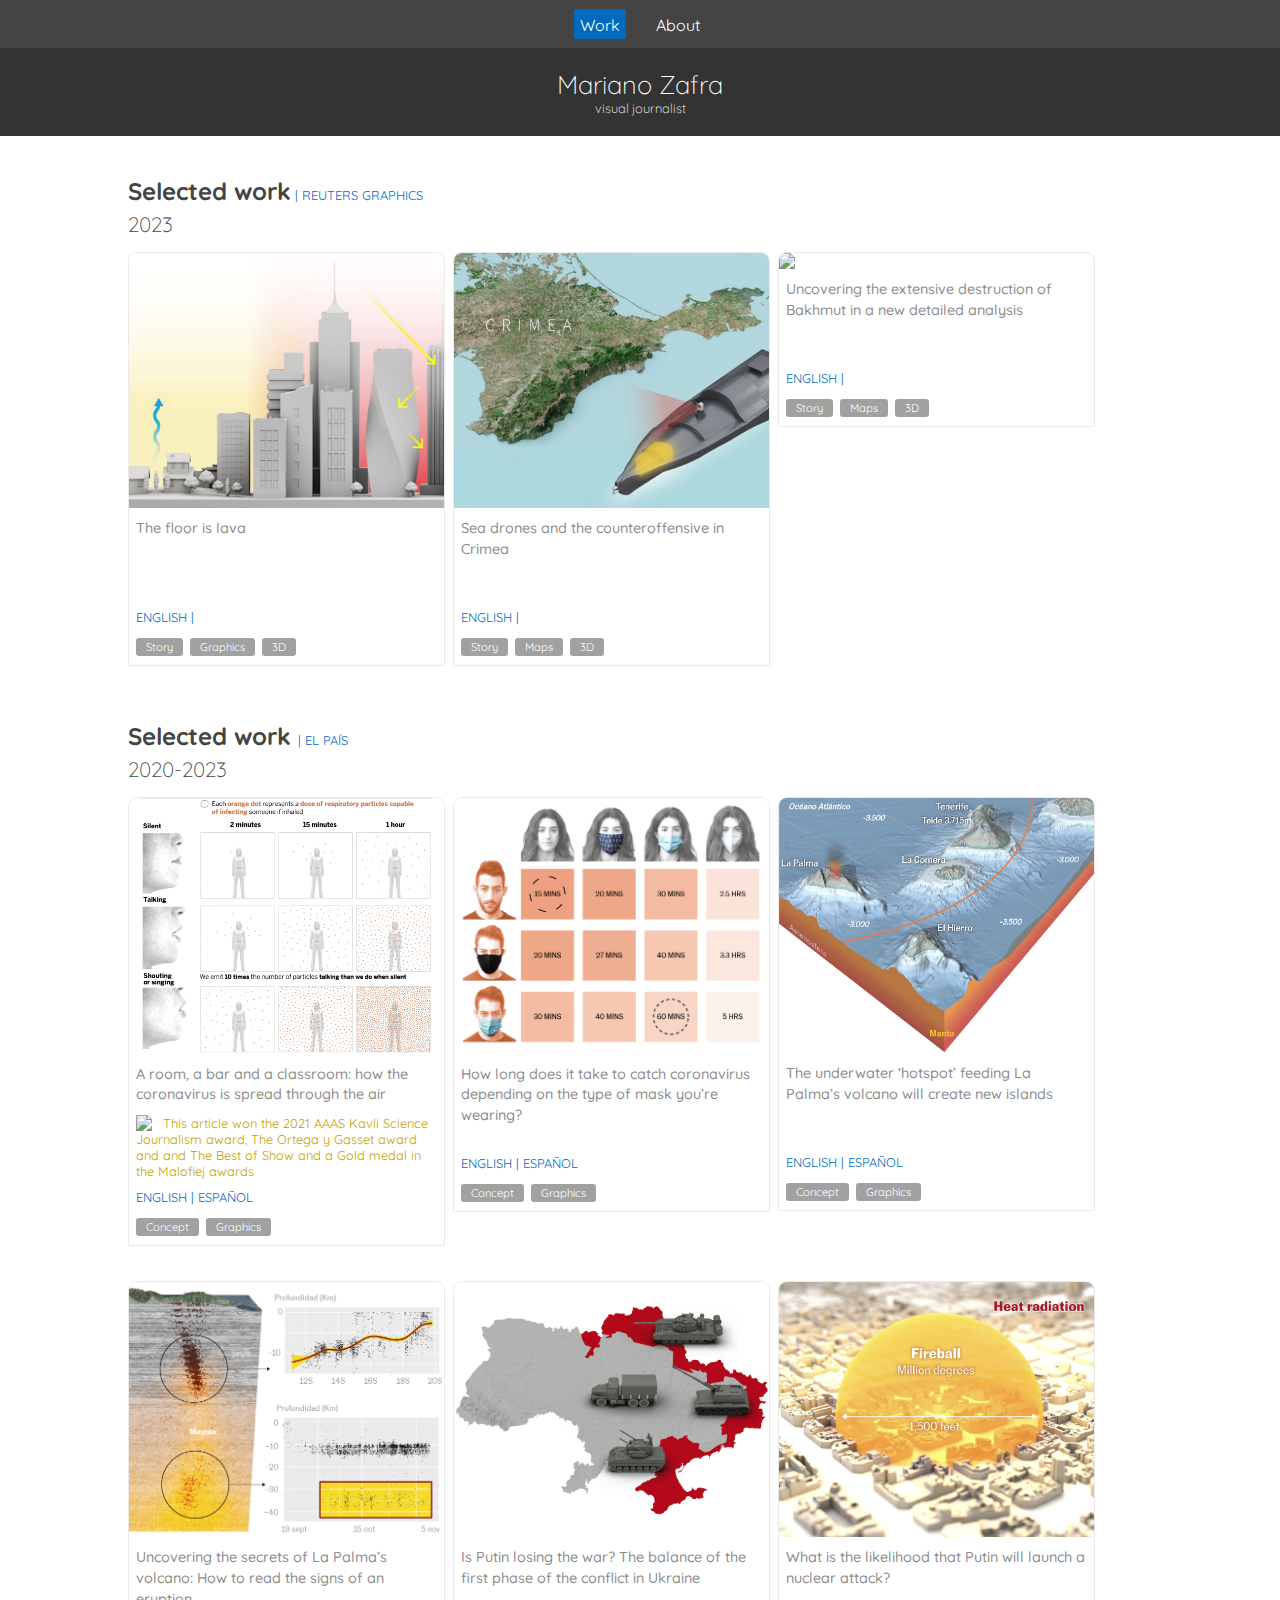
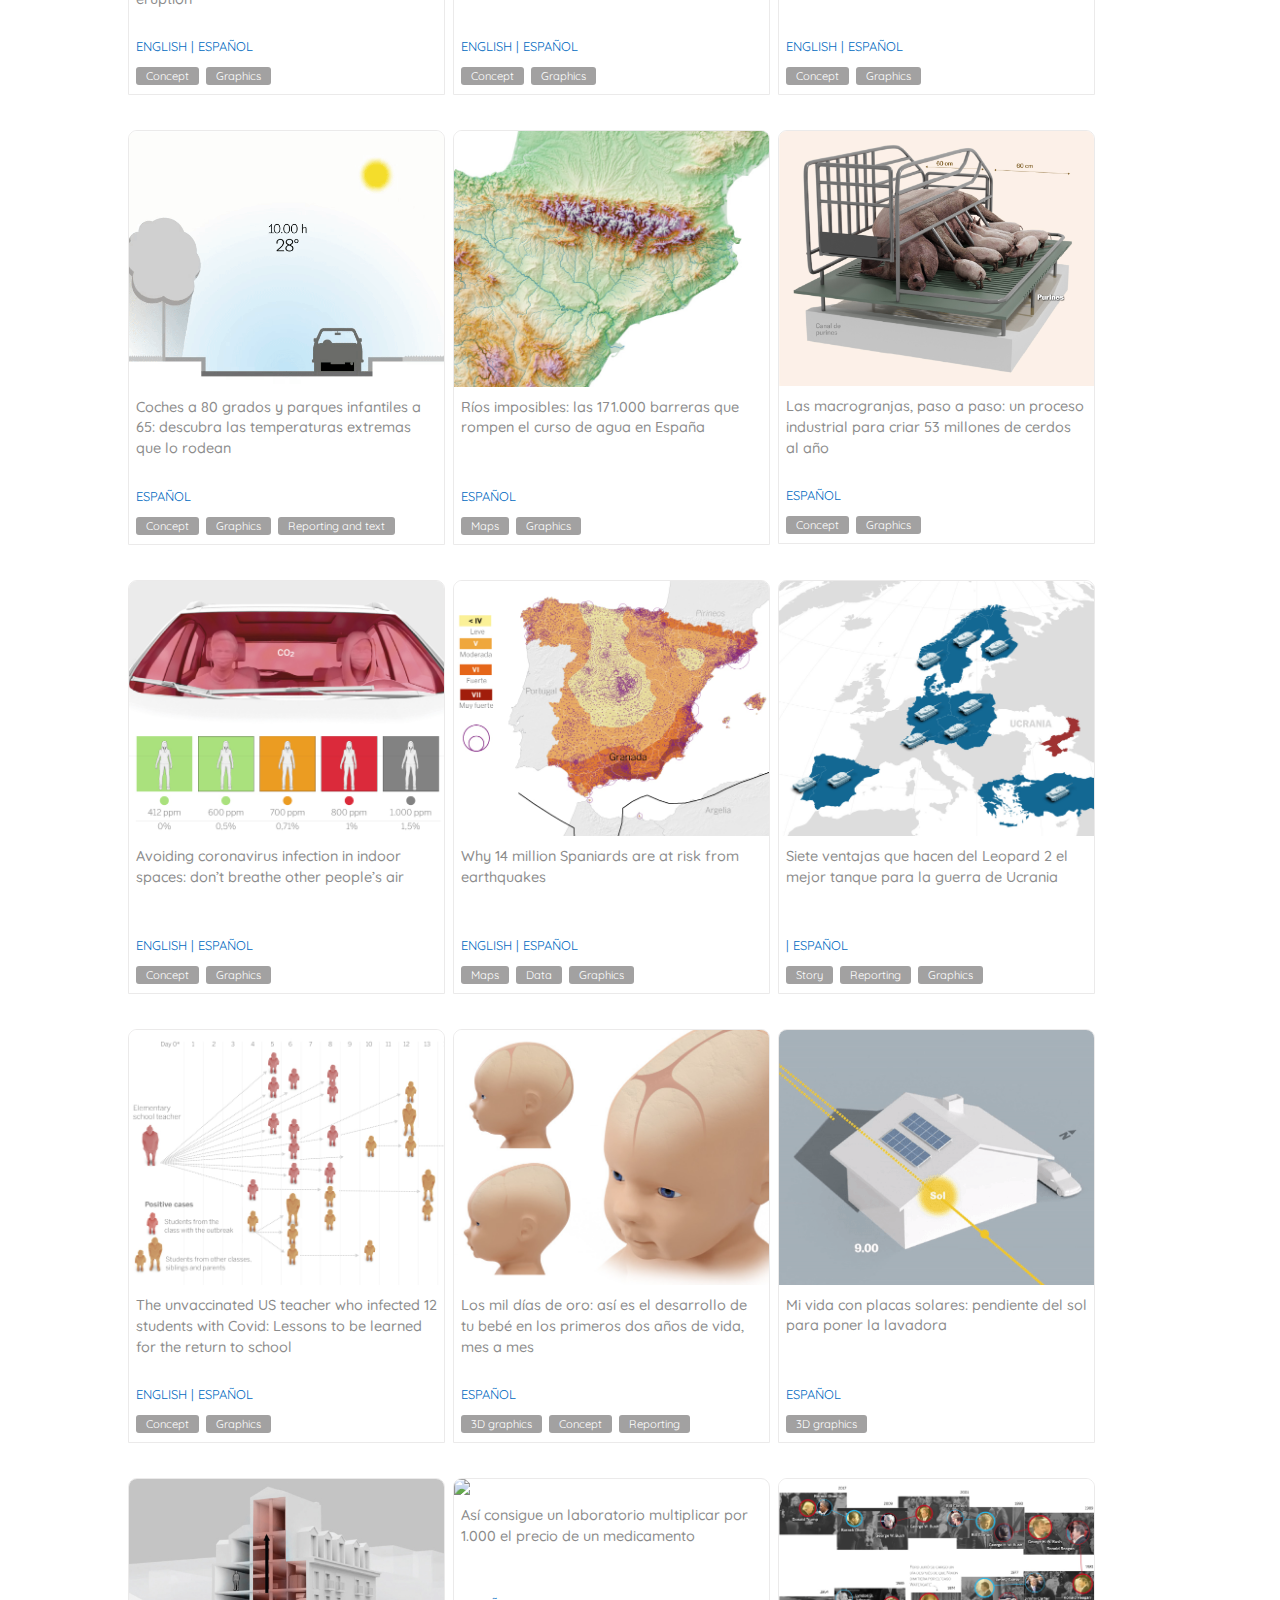
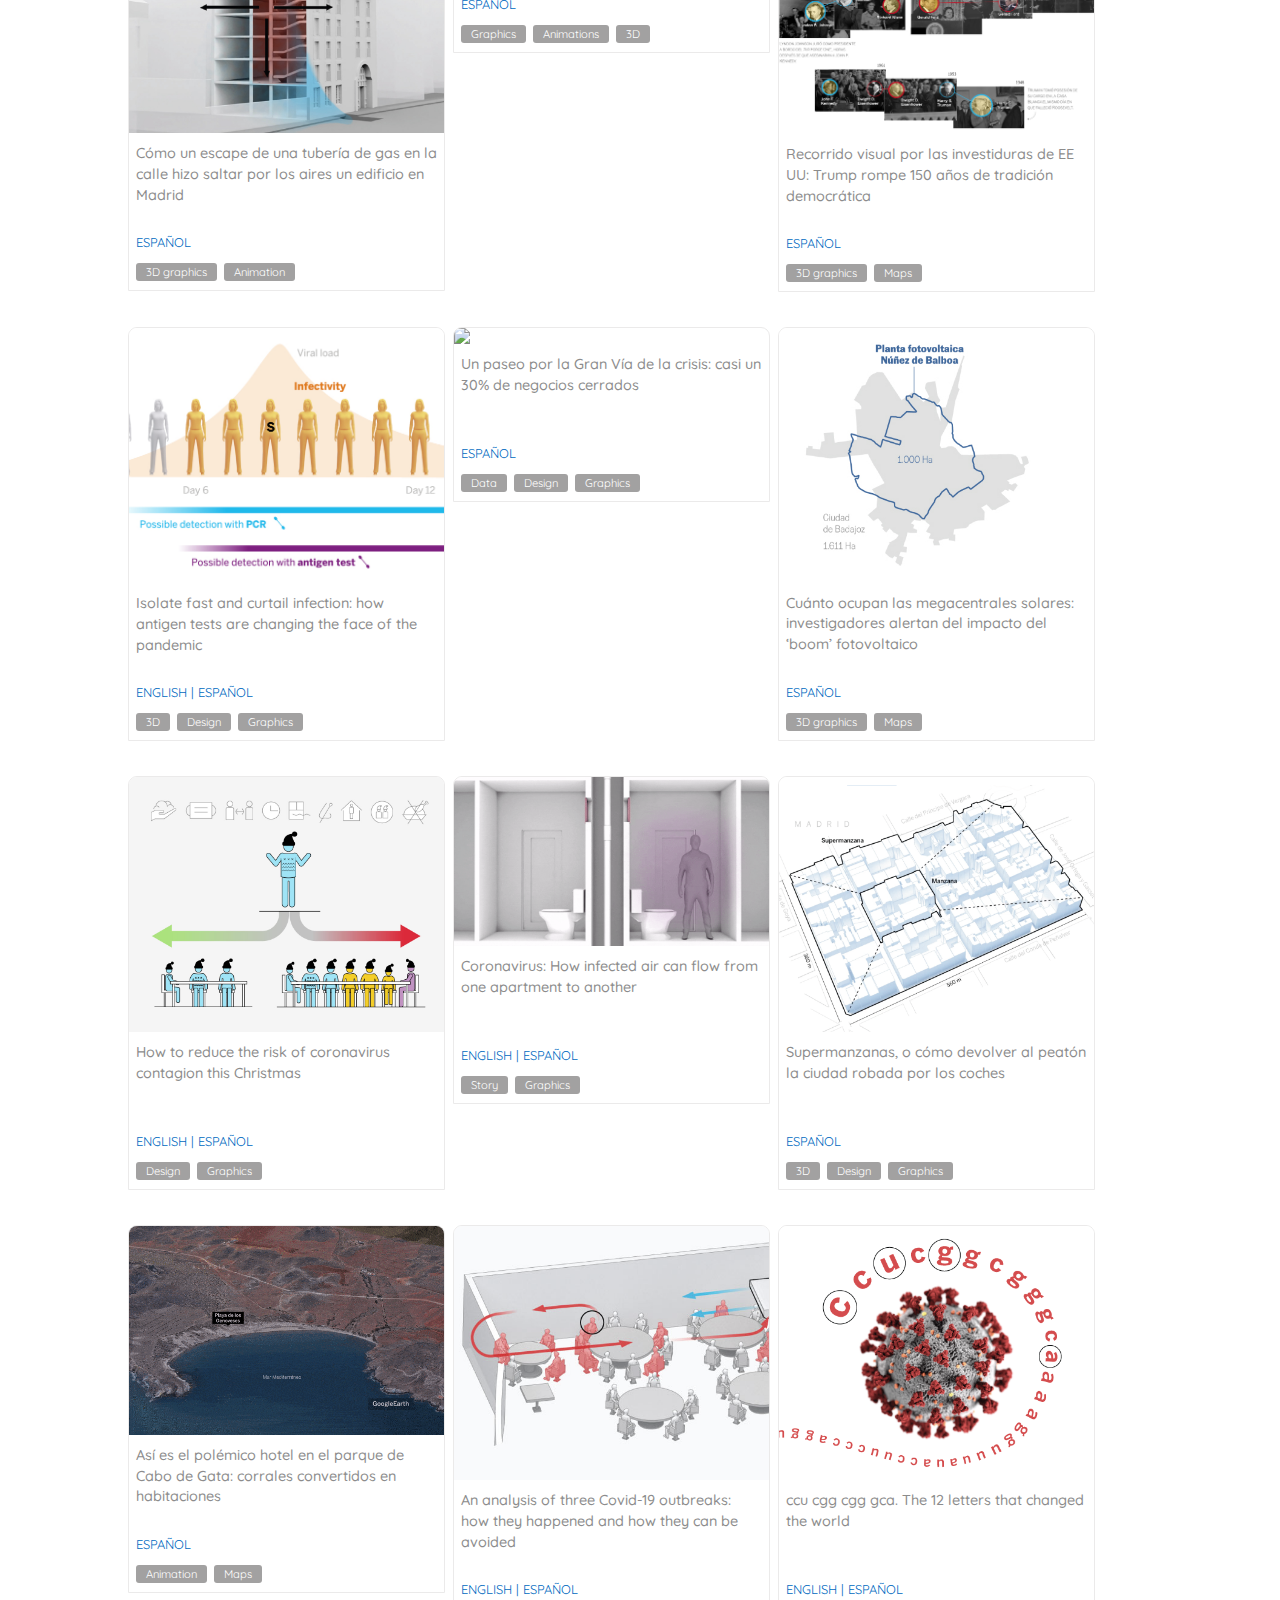
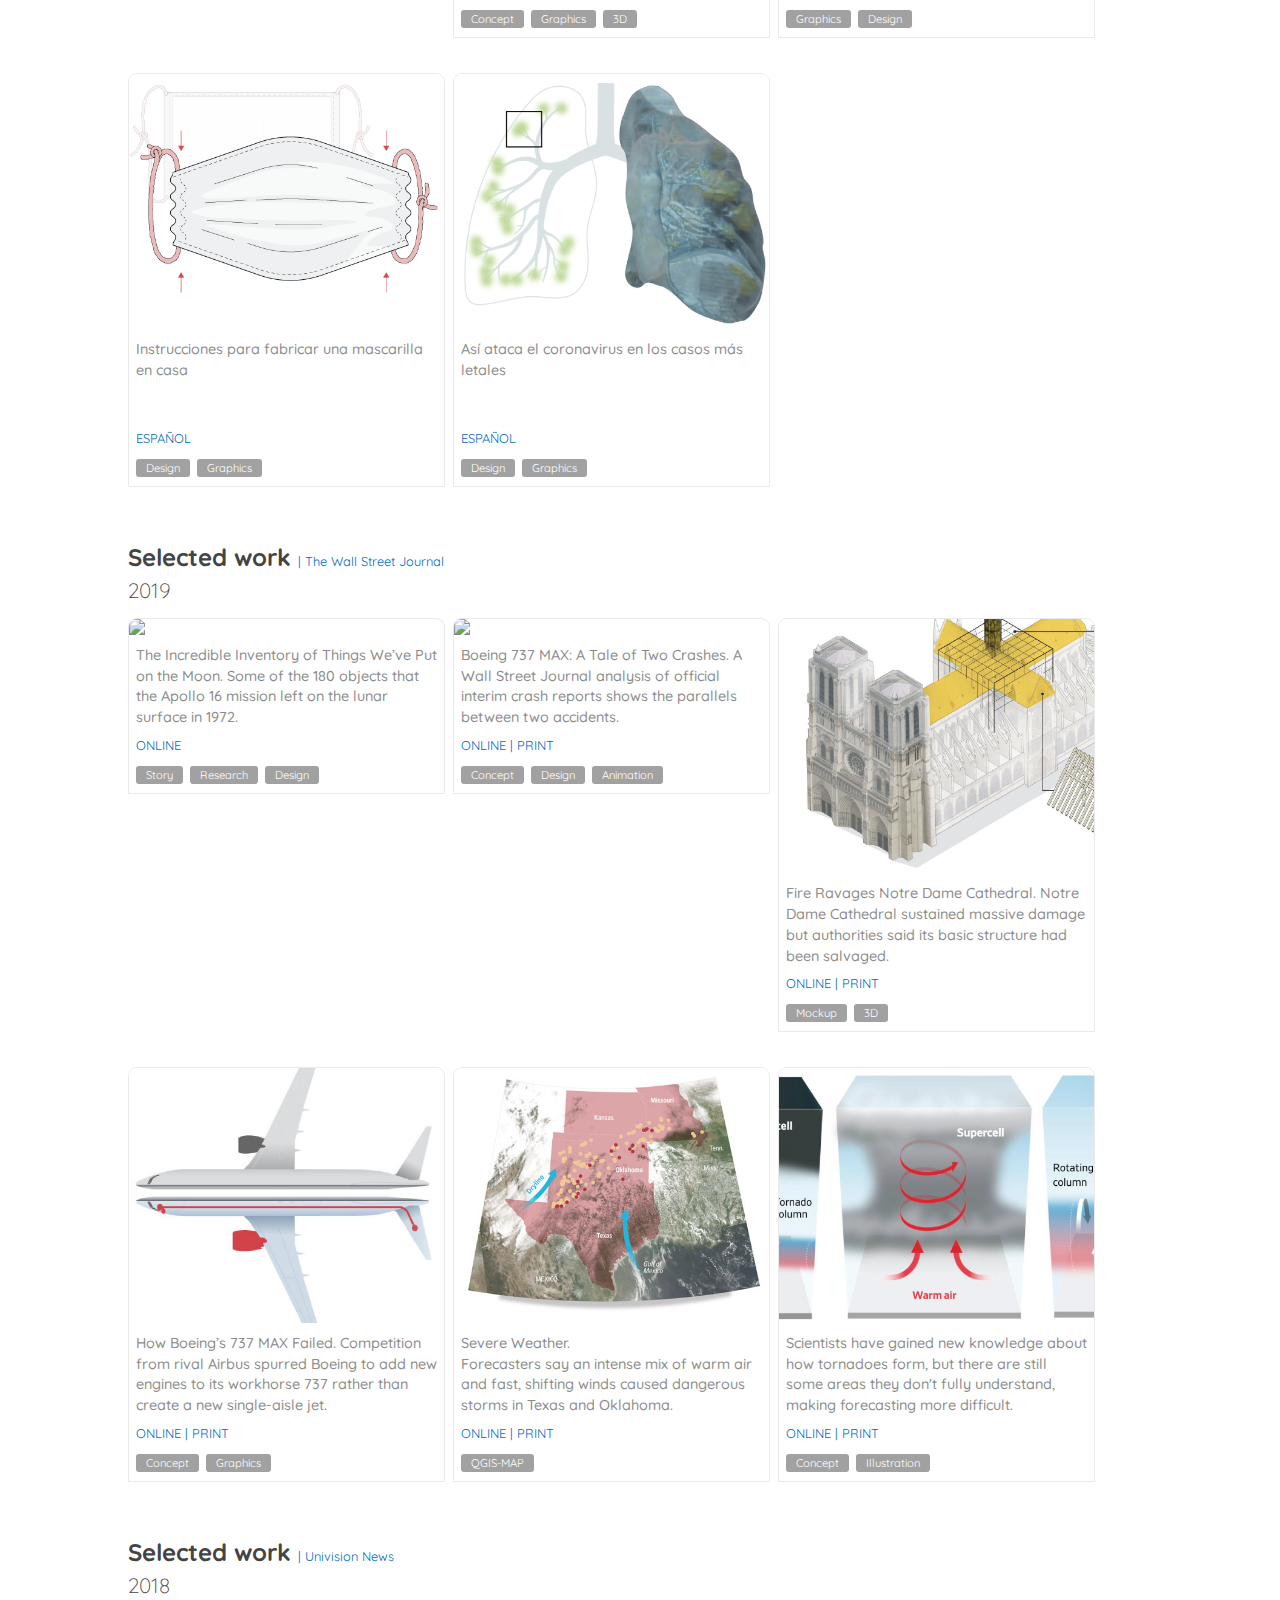
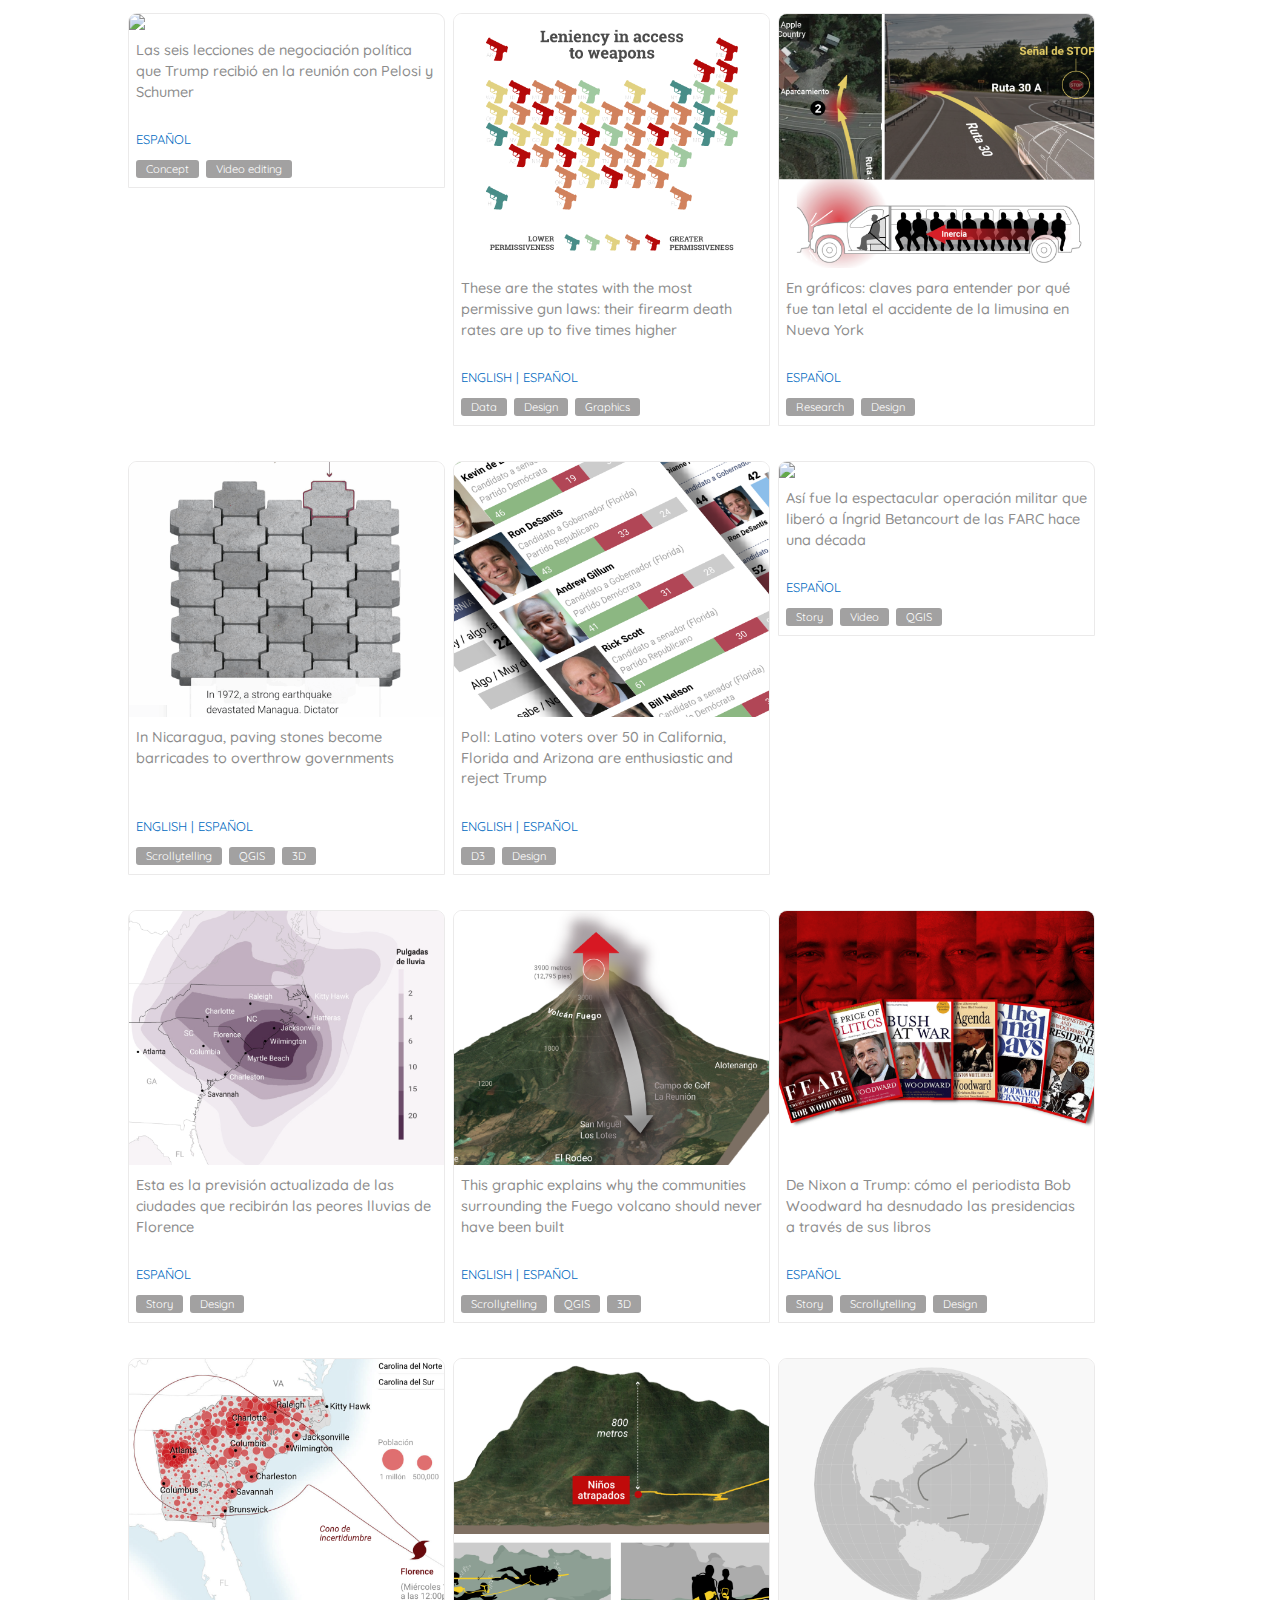
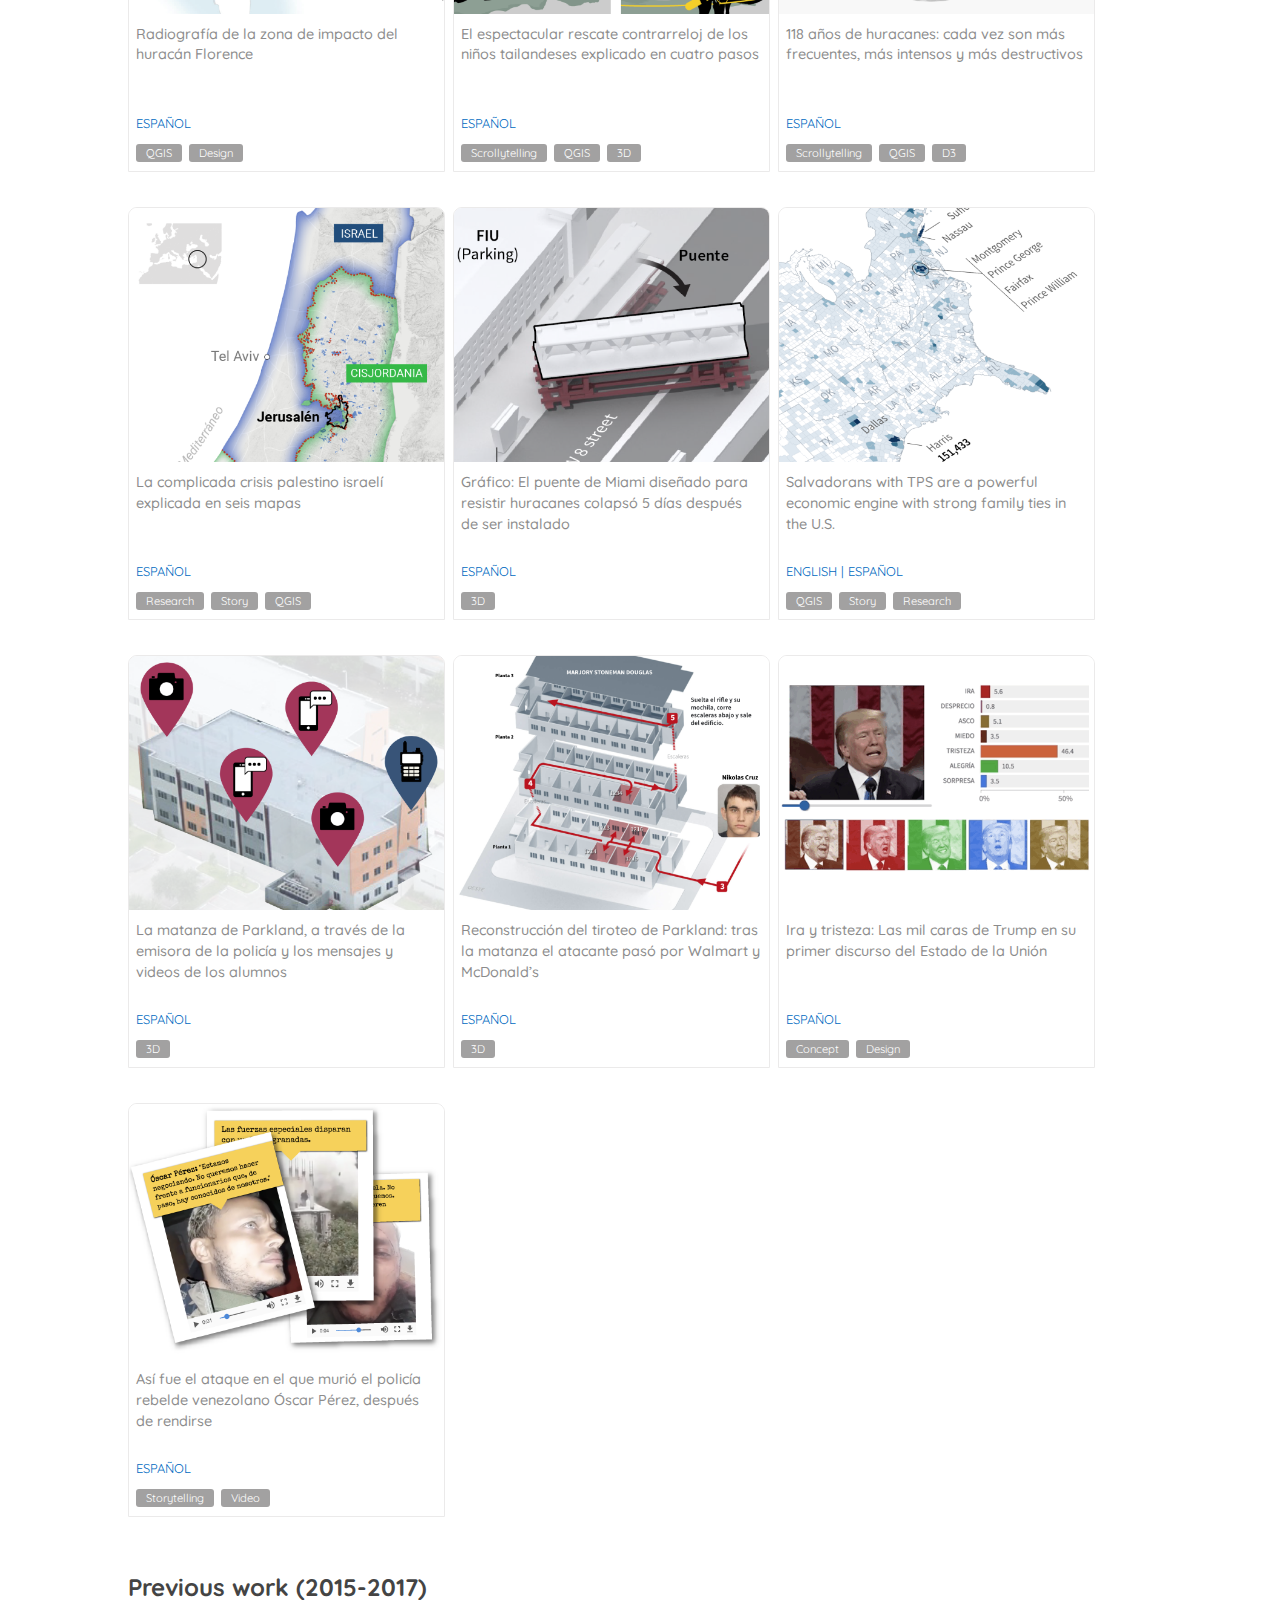
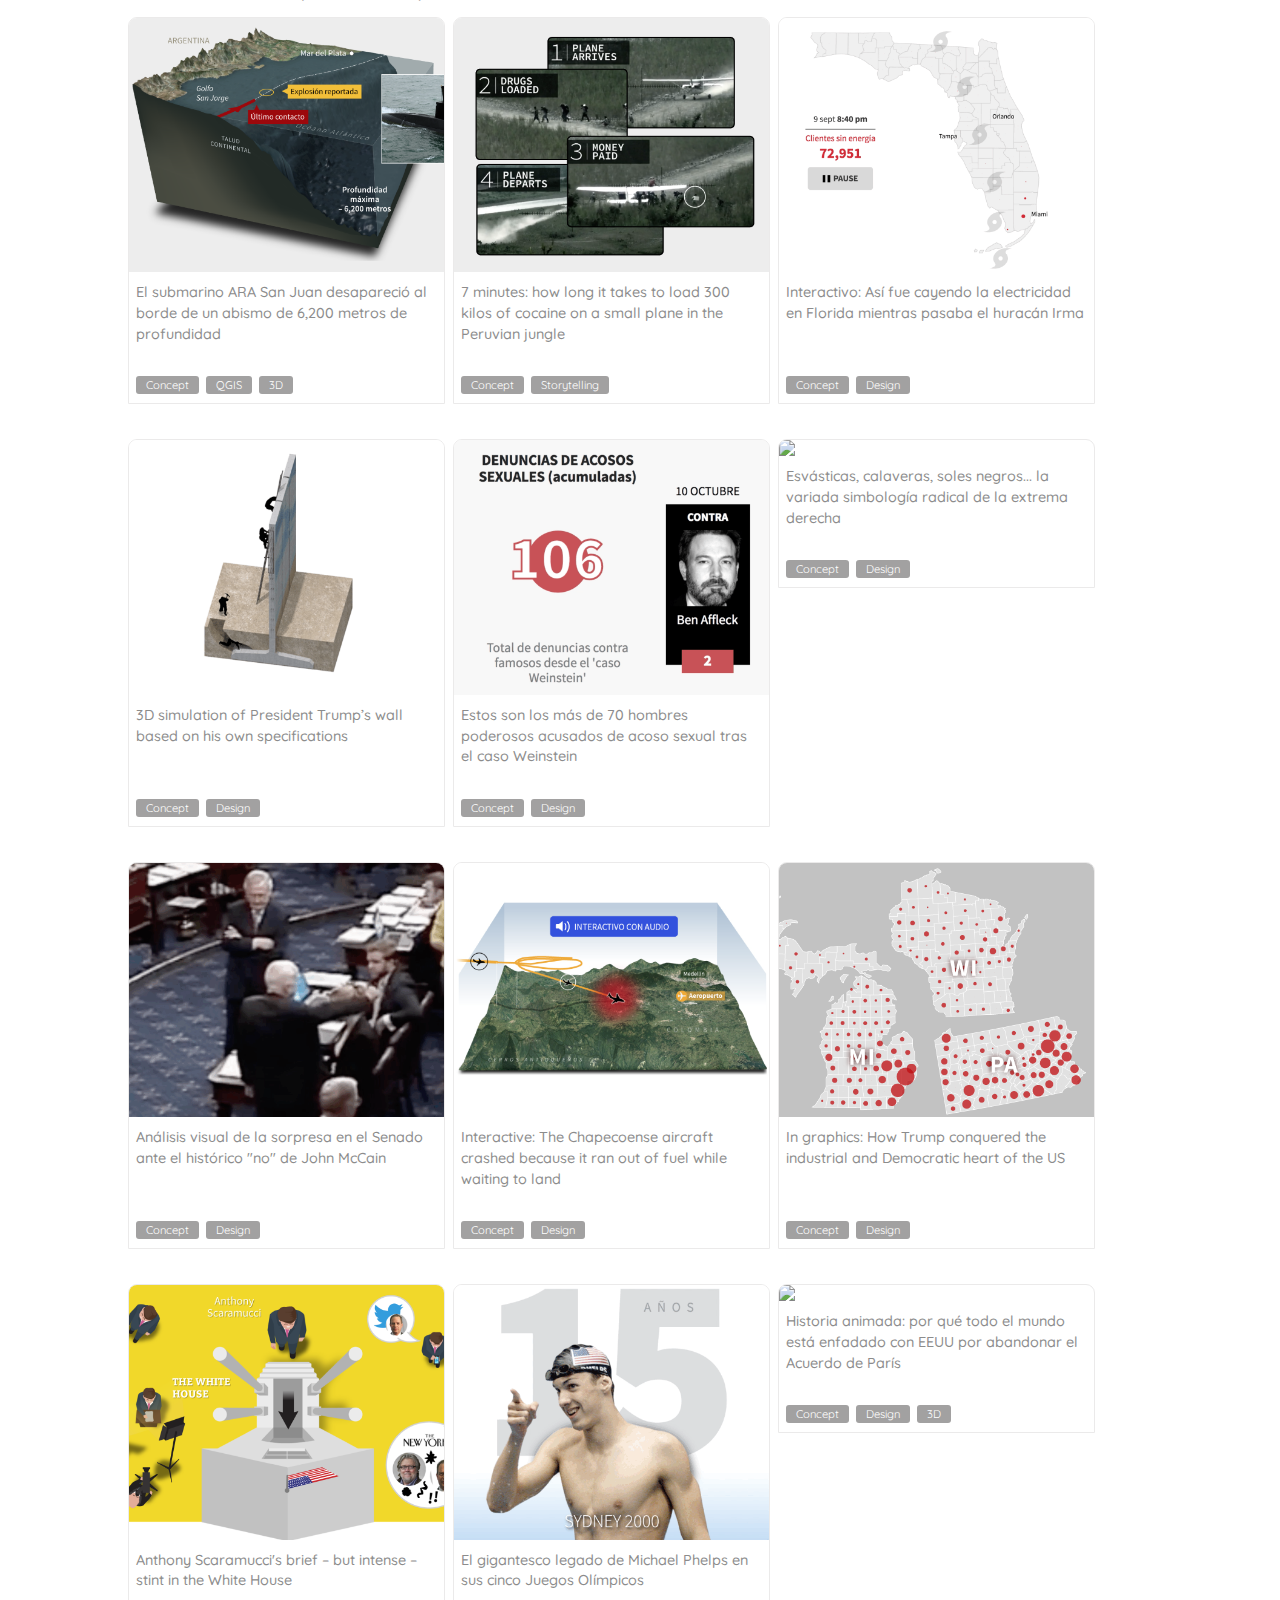
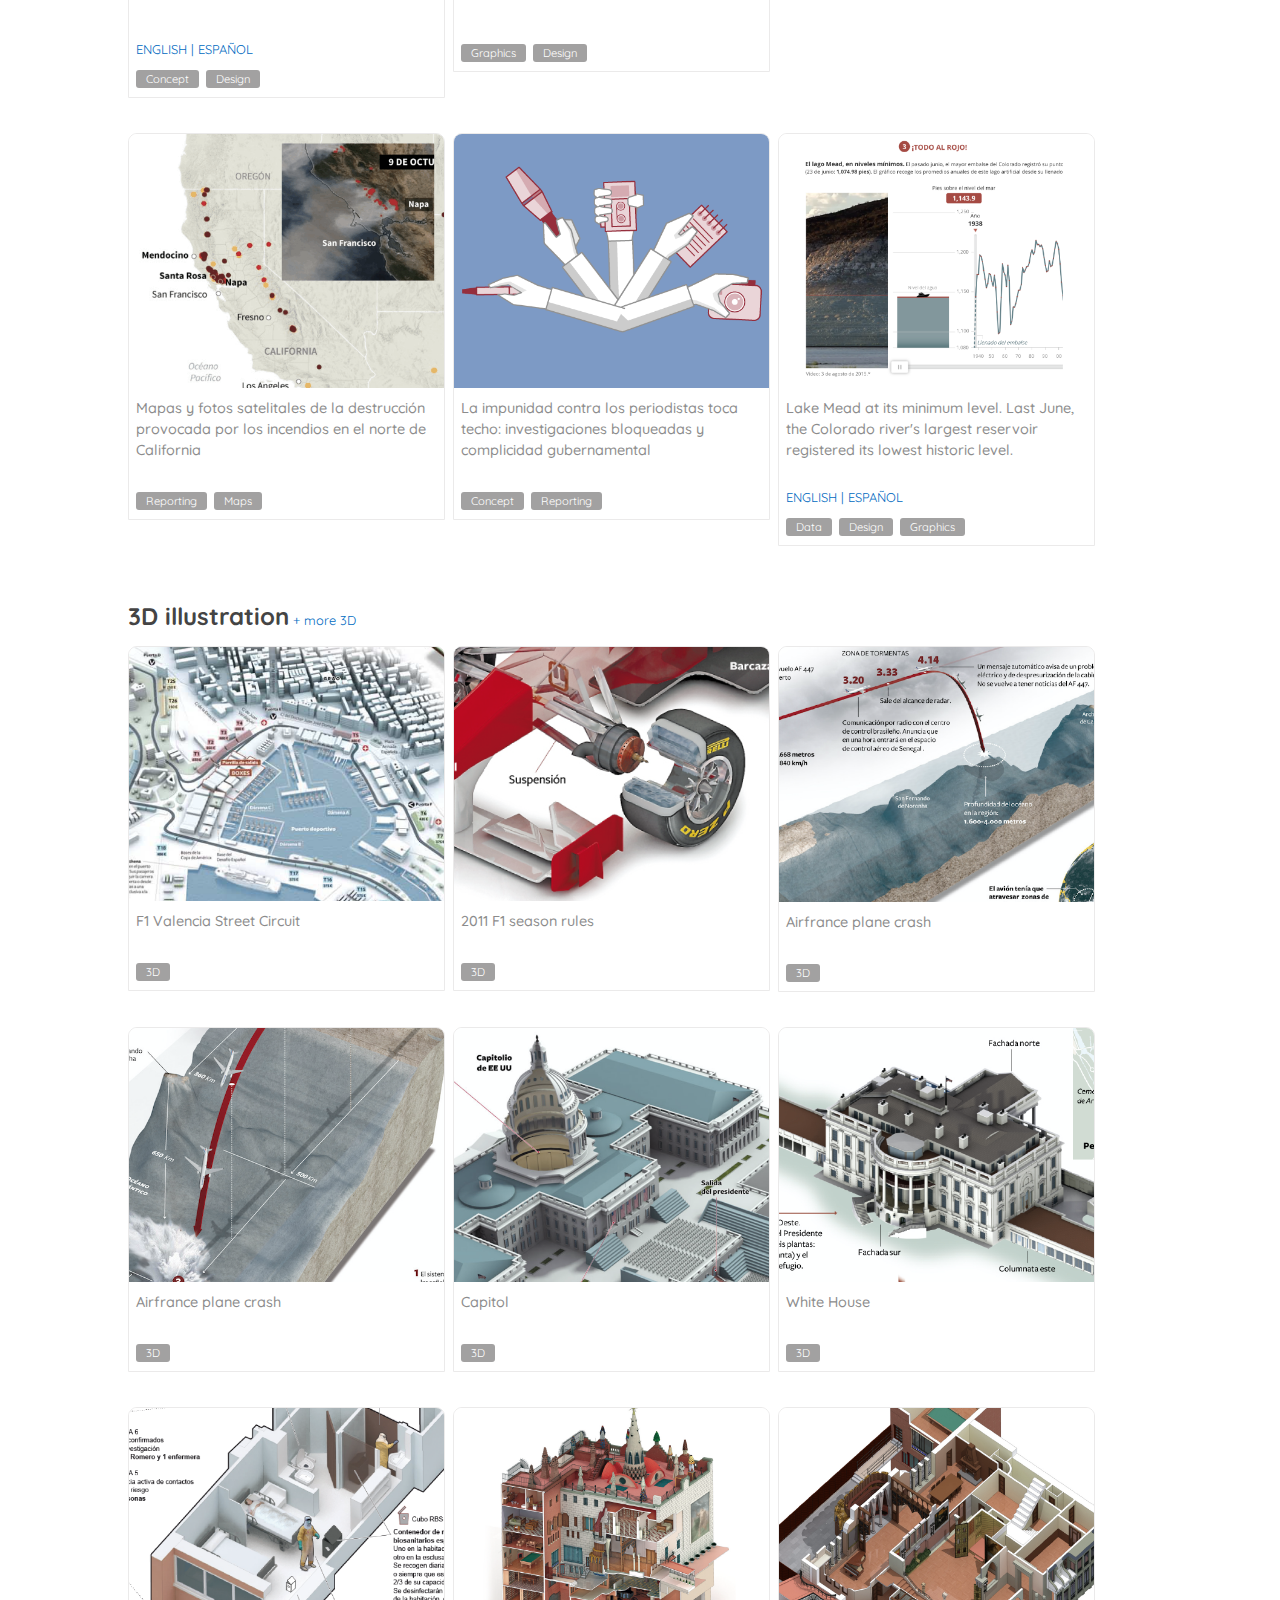
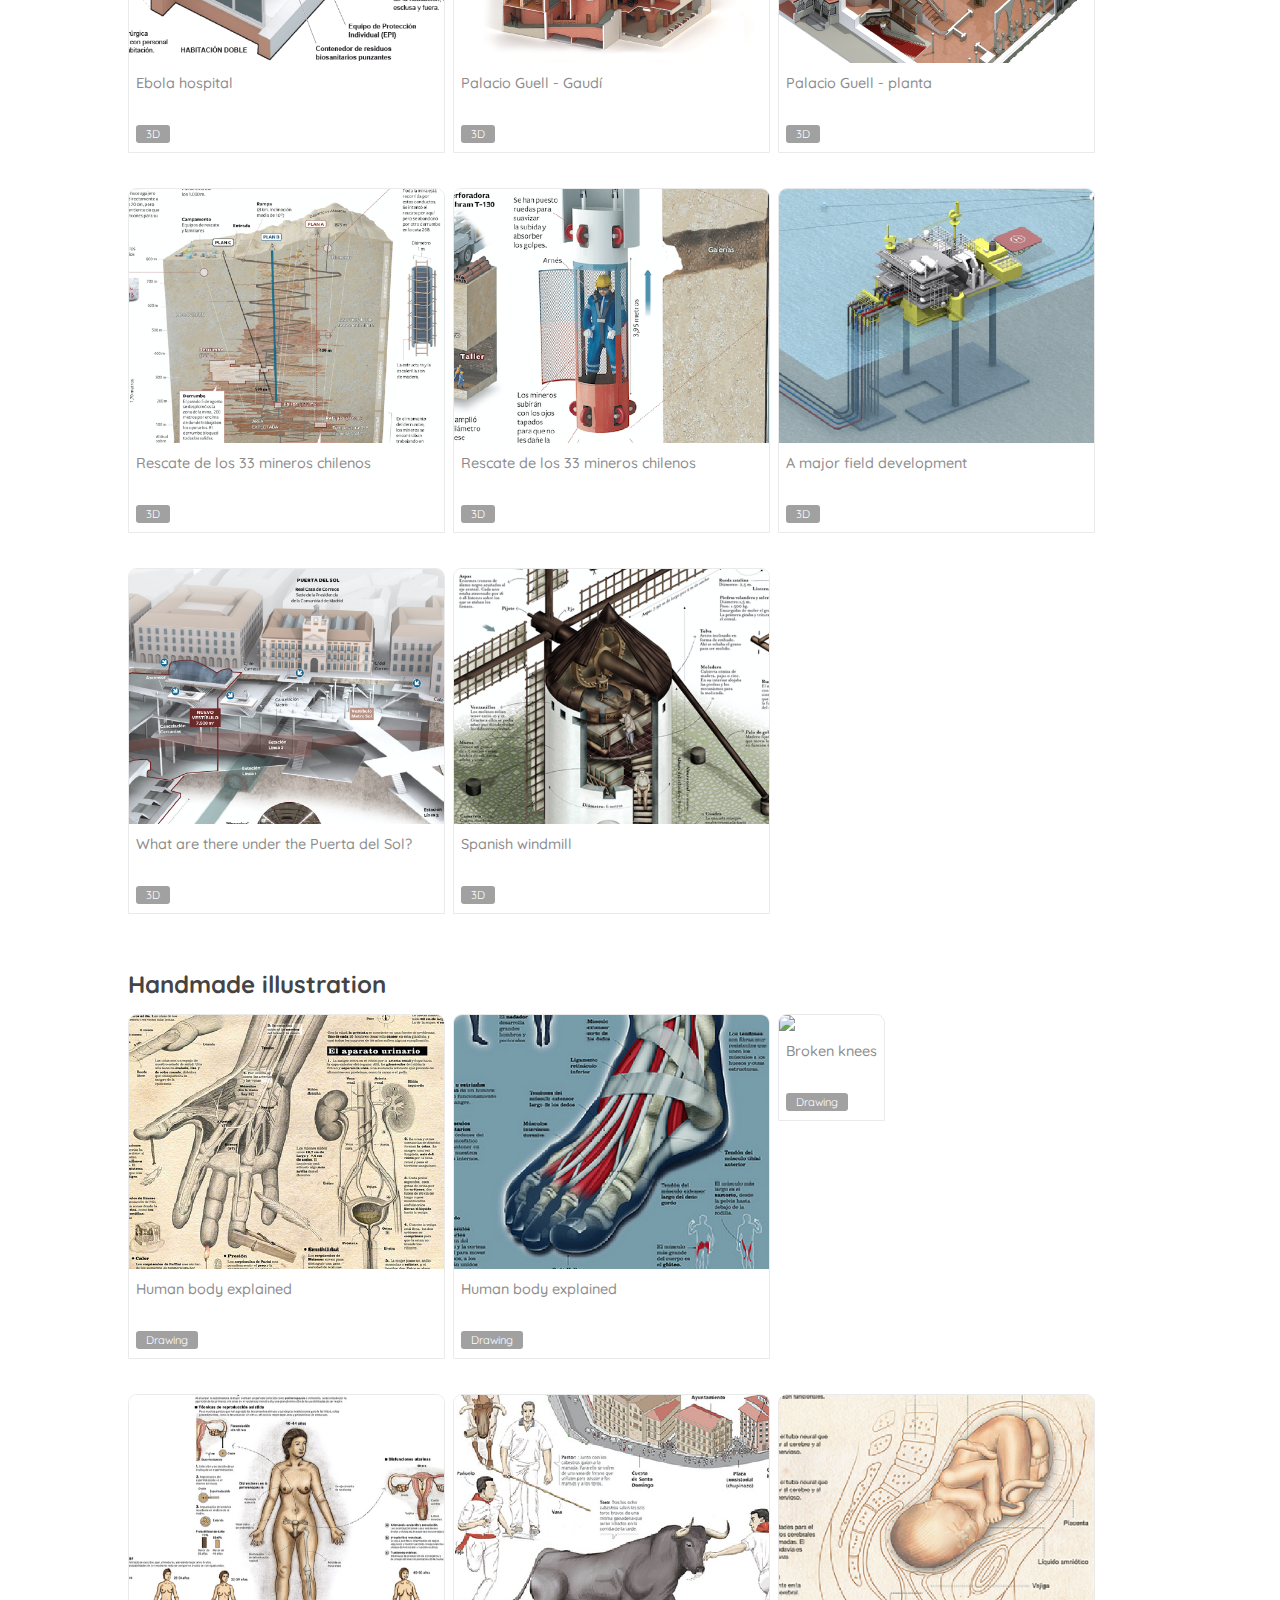
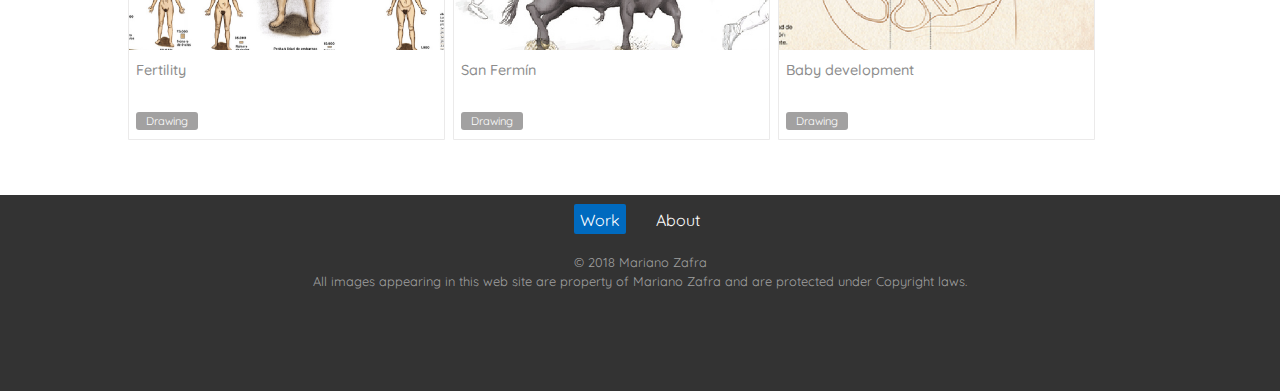
==== commit 102a51dc: "index" ====
--- a/index.html
+++ b/index.html
@@ -31,7 +31,7 @@
         <div class="porfolio">
             <div class="works">
                 <div class="category">
-                    <h1 class="category-name">Selected work <a target="_blank"
+                    <h1 class="category-name">Selected work<a target="_blank"
                             href="https://www.reuters.com/authors/mariano-zafra/">
                             | REUTERS GRAPHICS</a></h1>
                     <p class="year">2023</p>
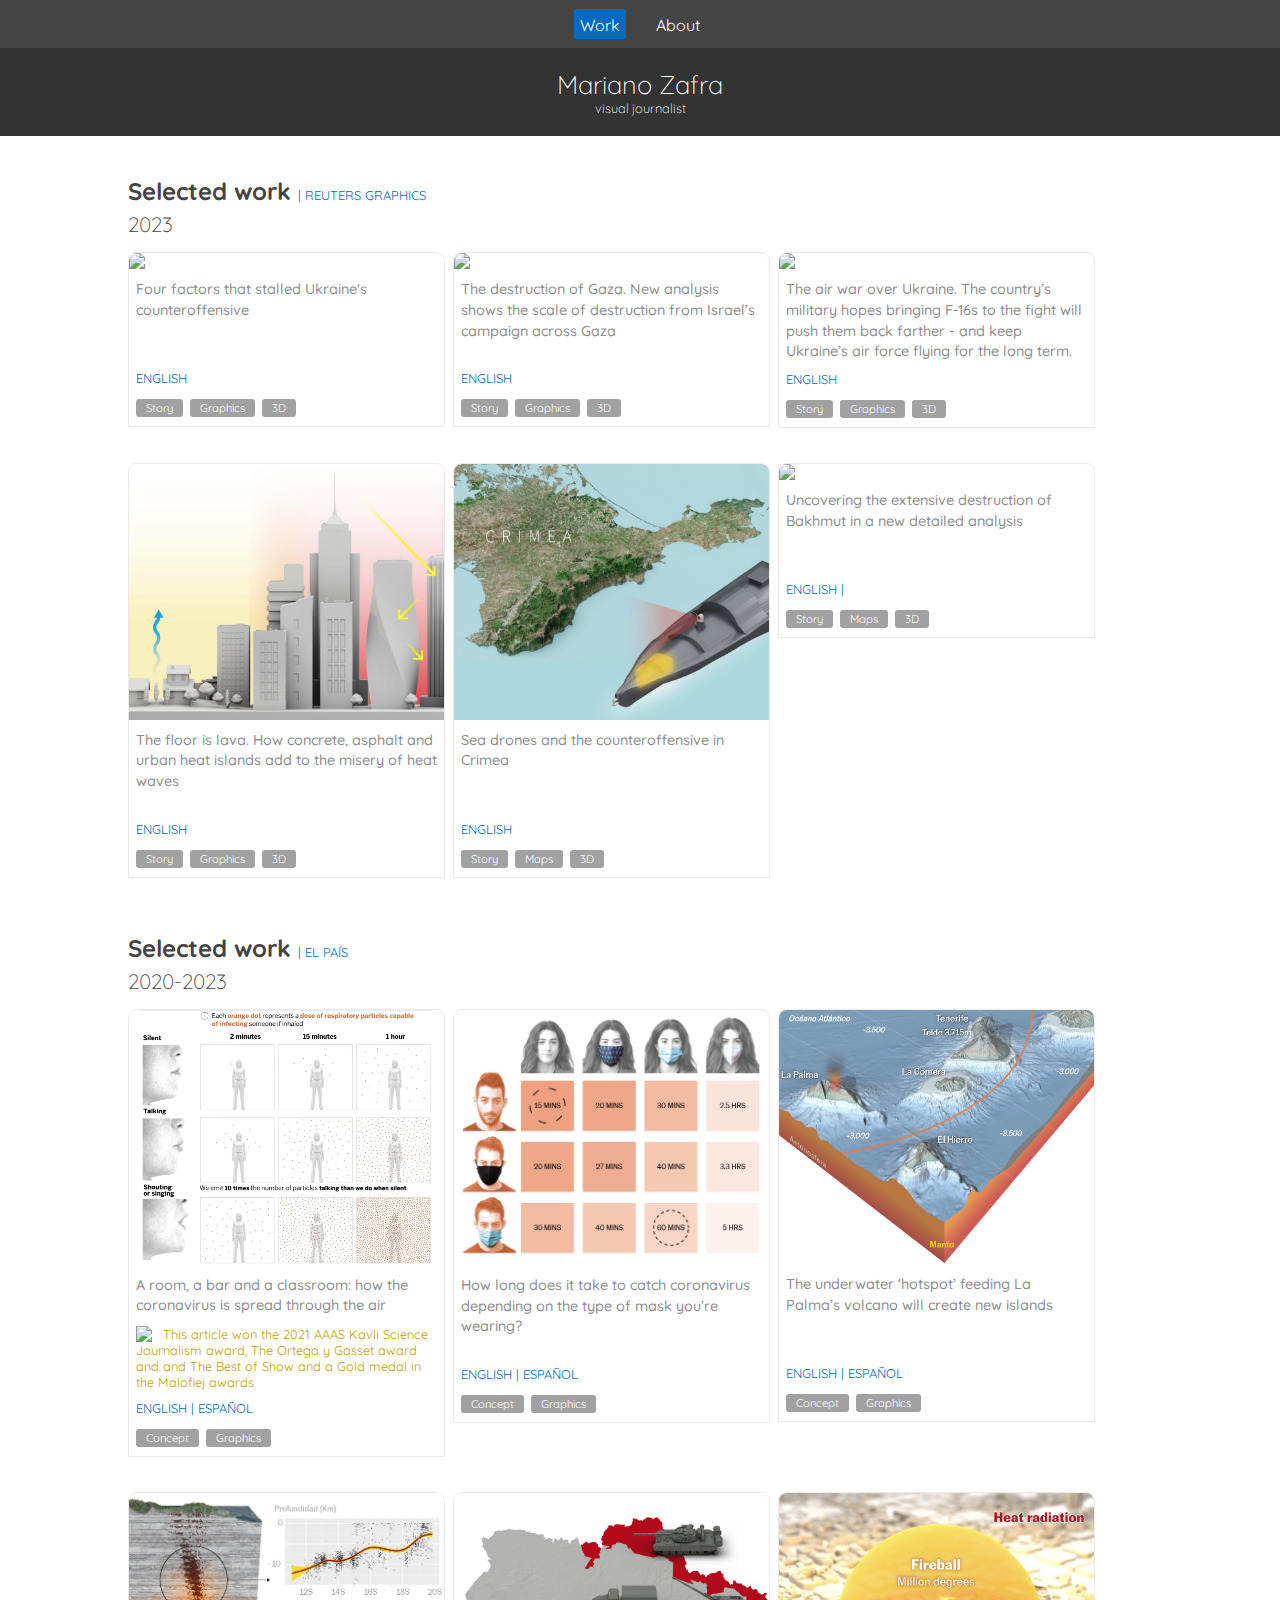
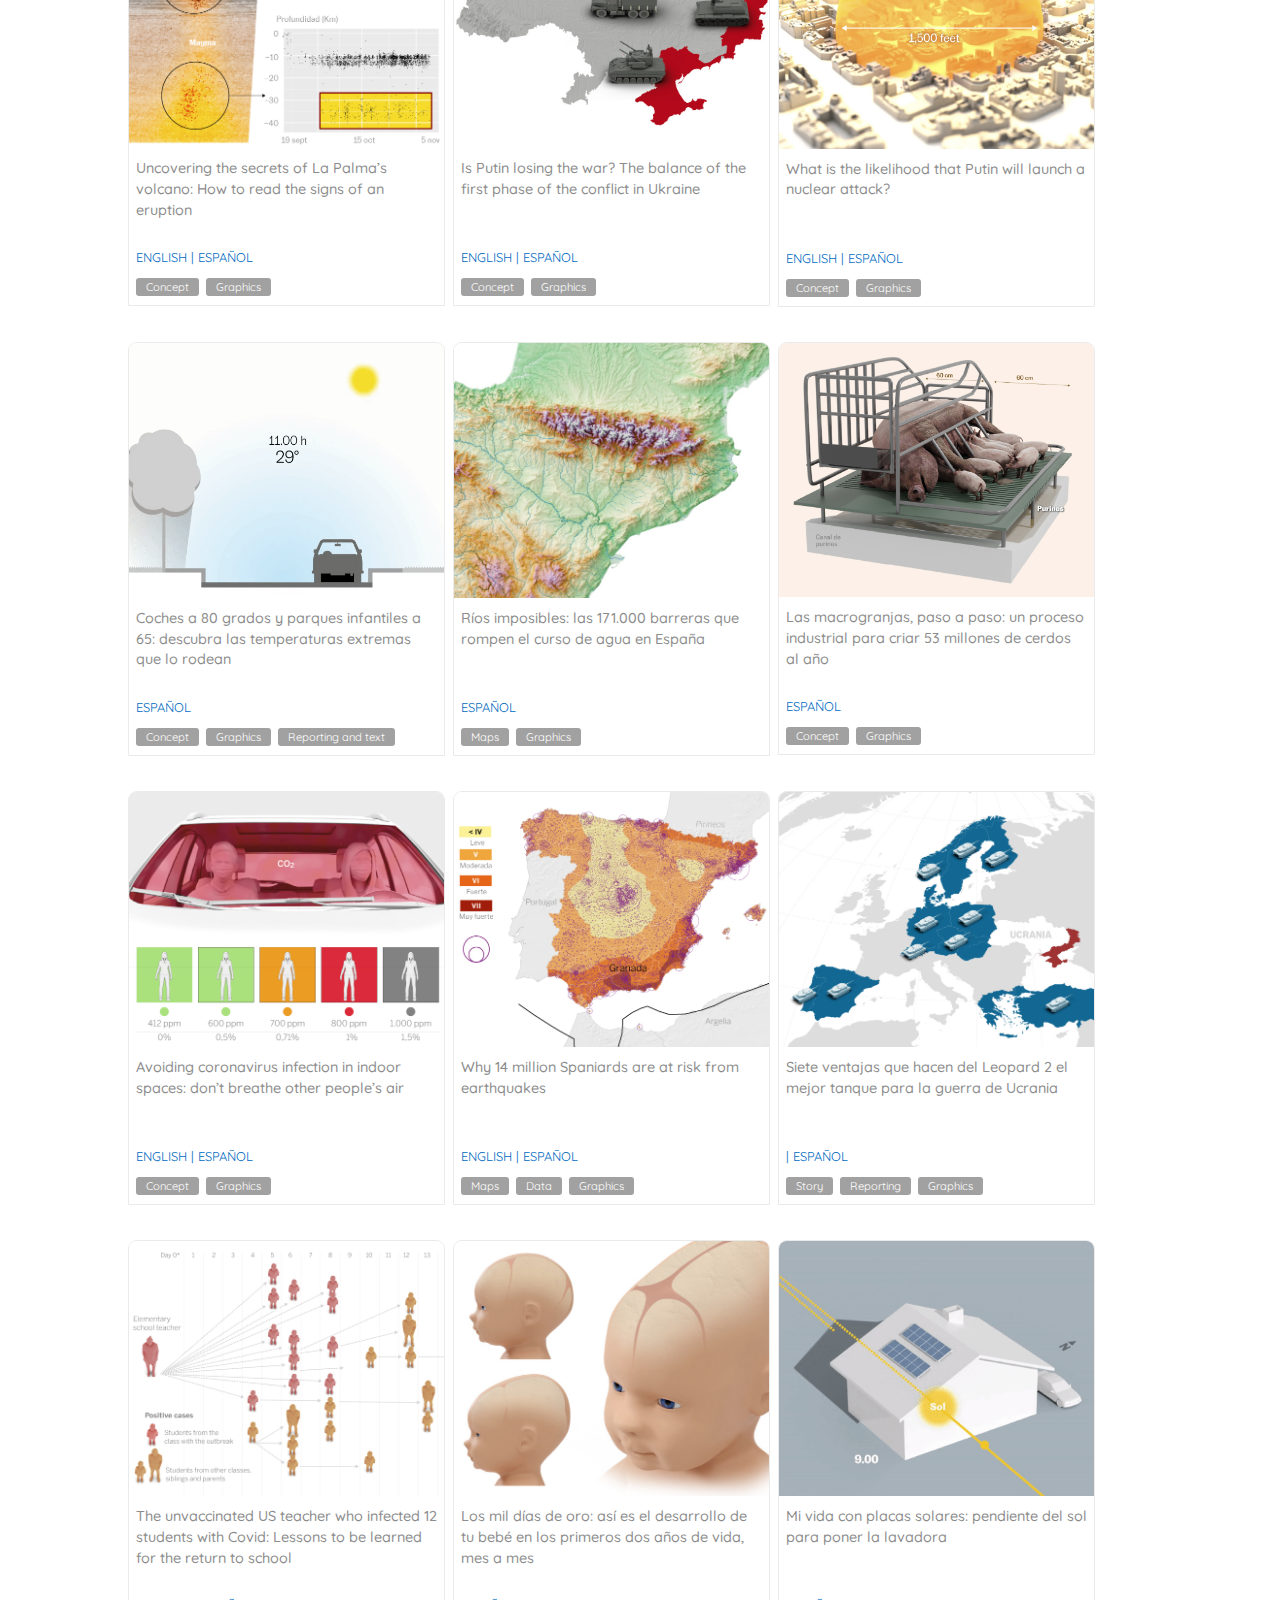
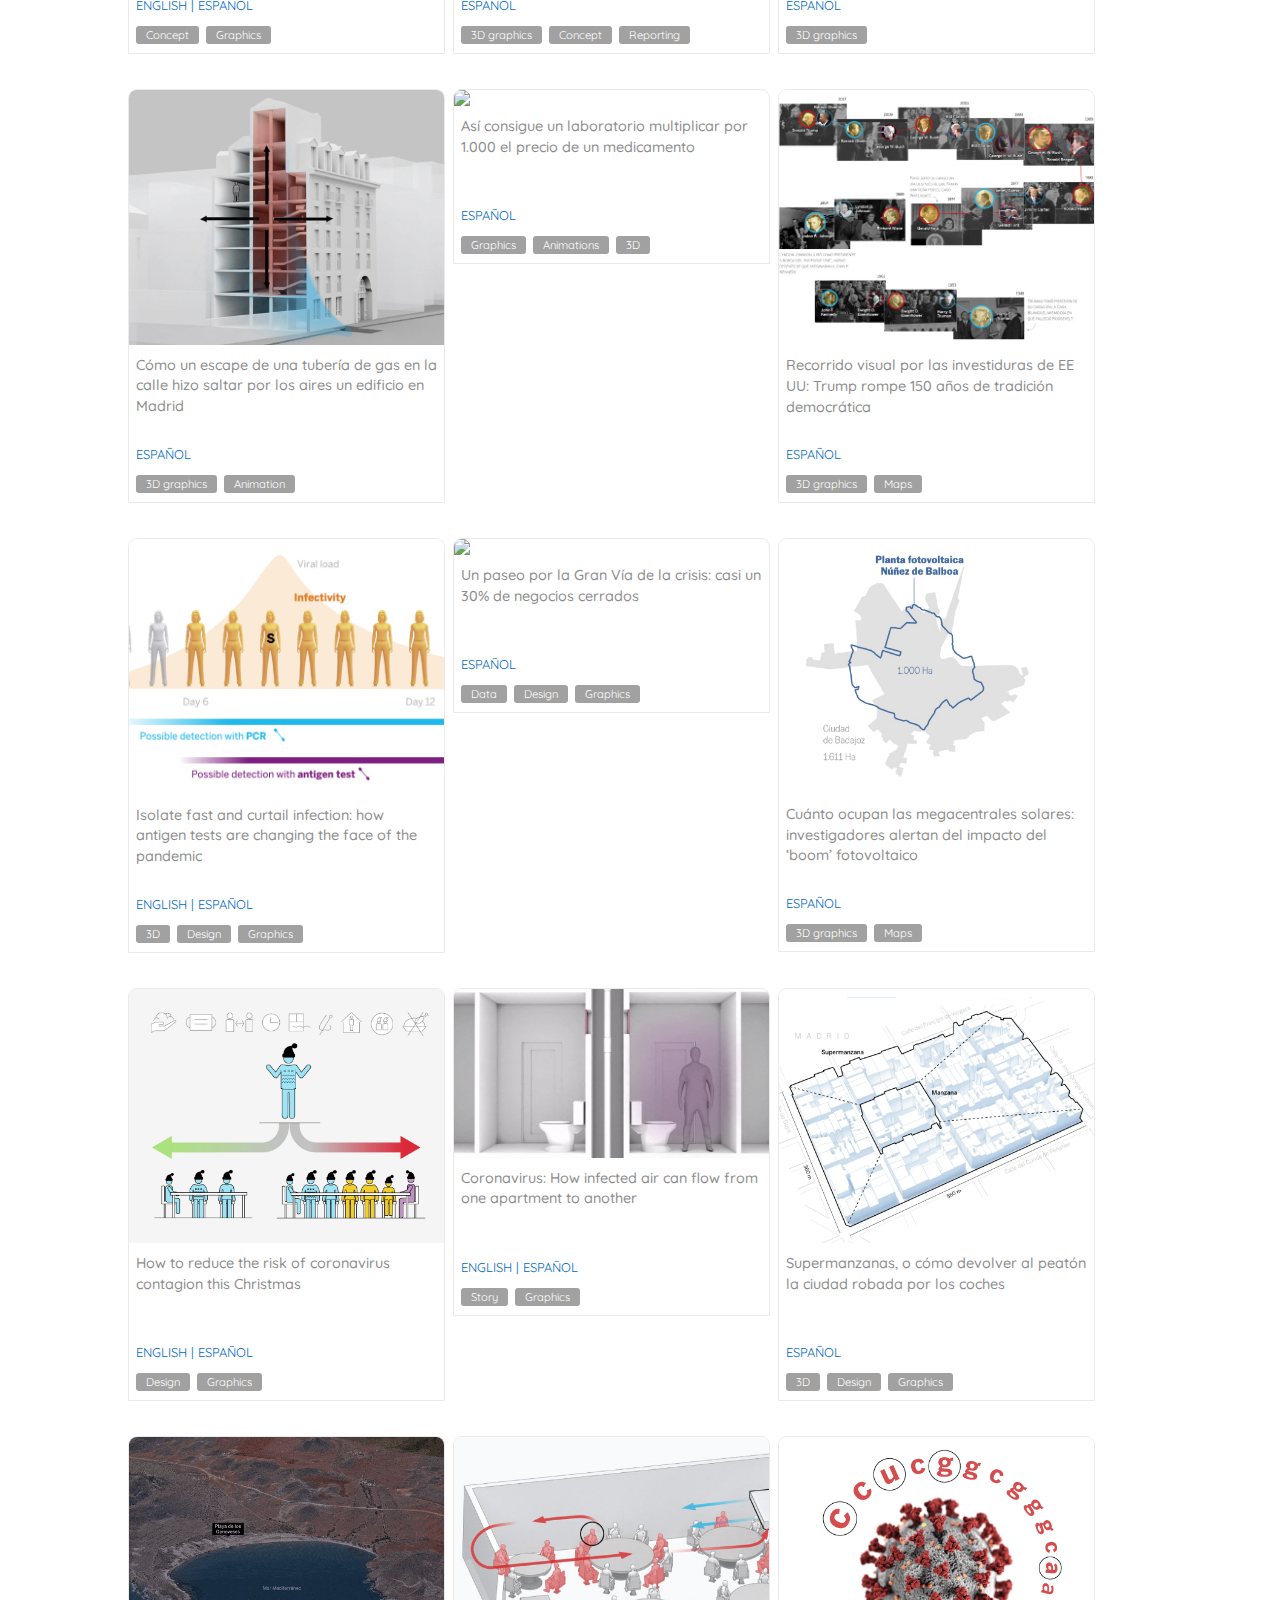
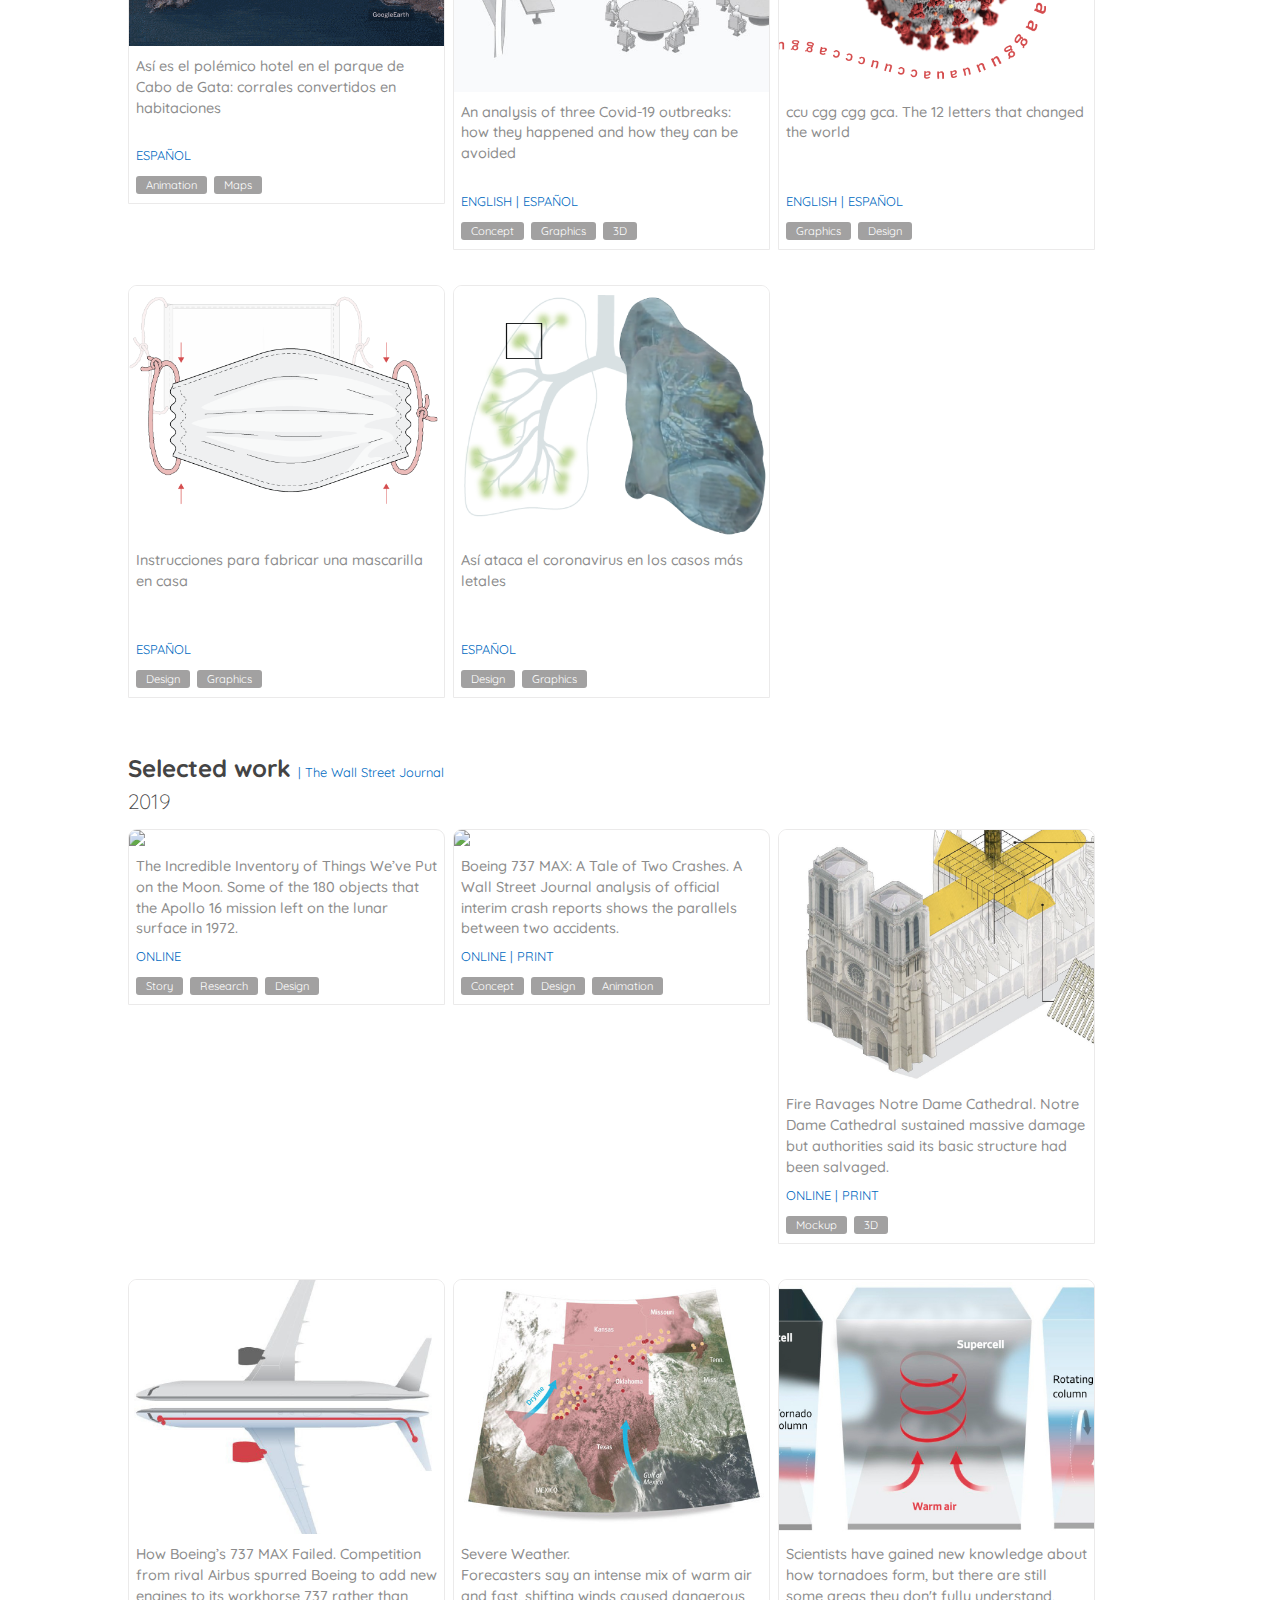
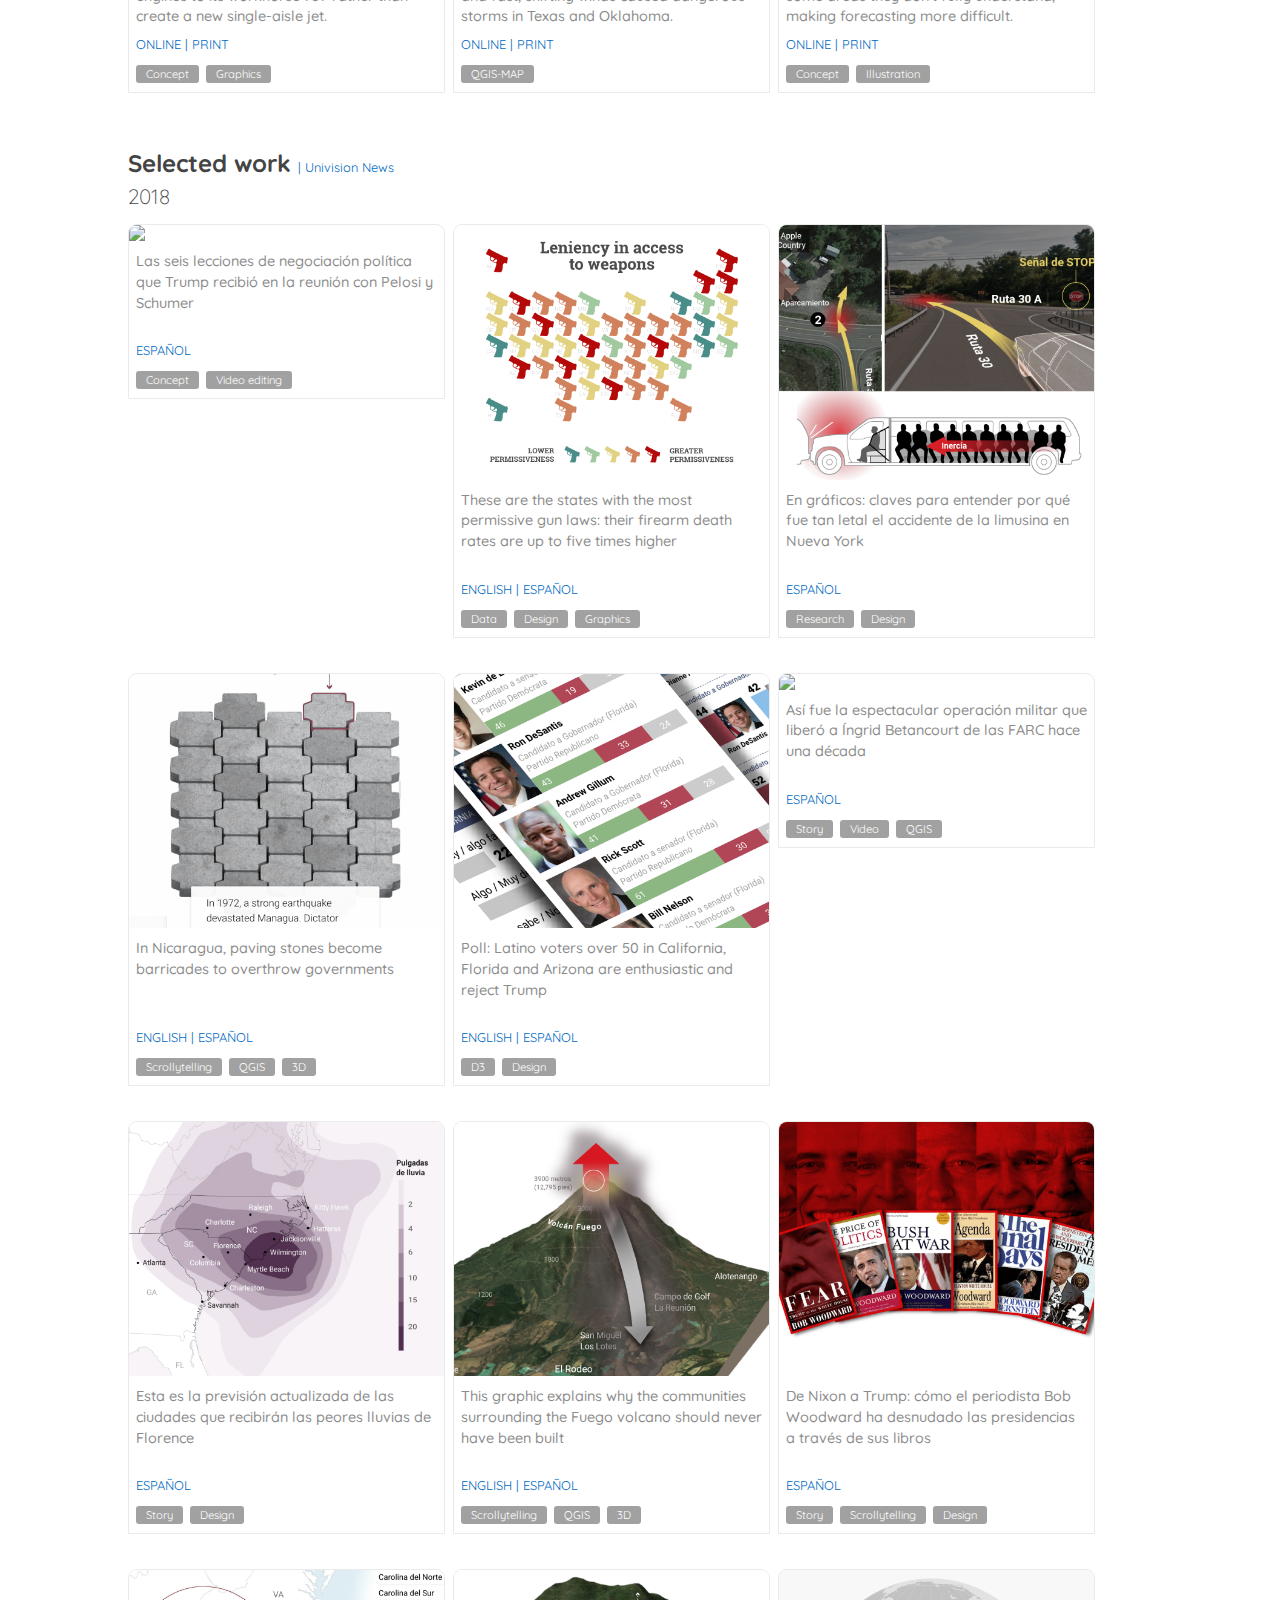
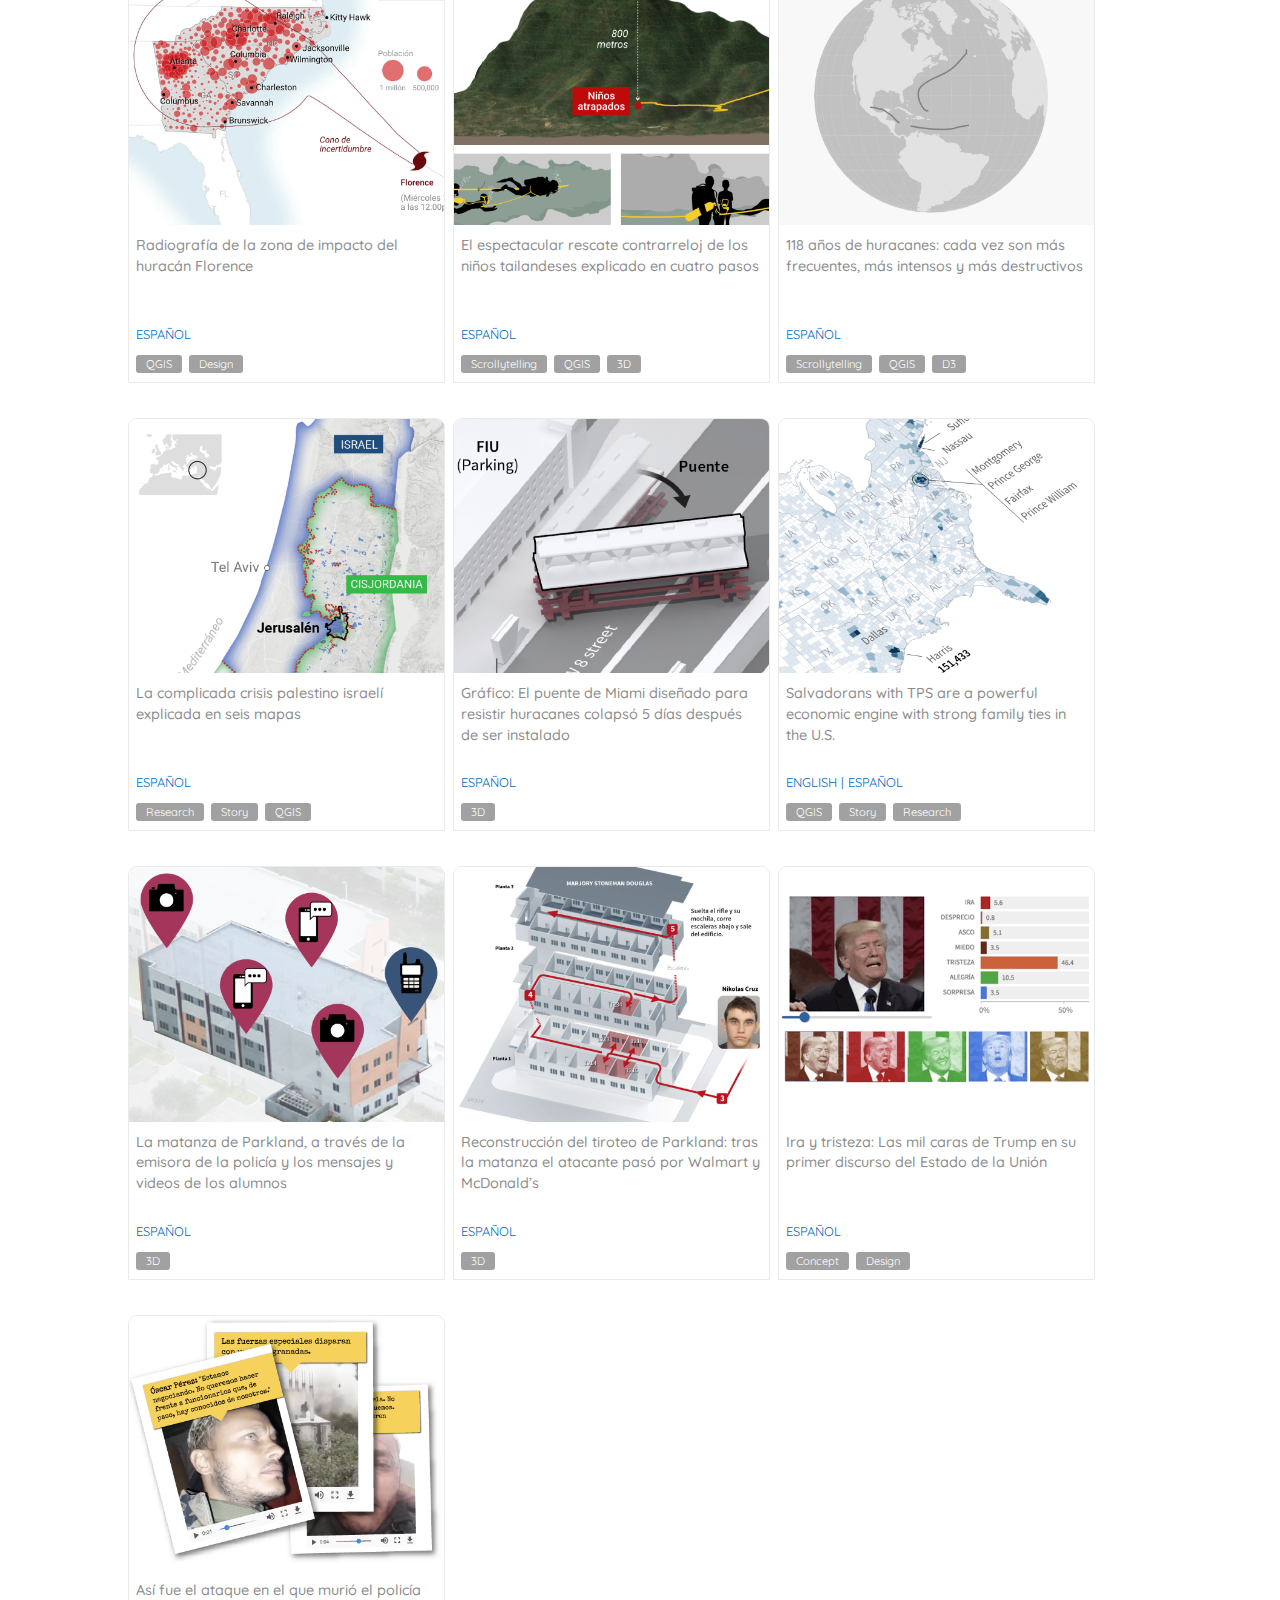
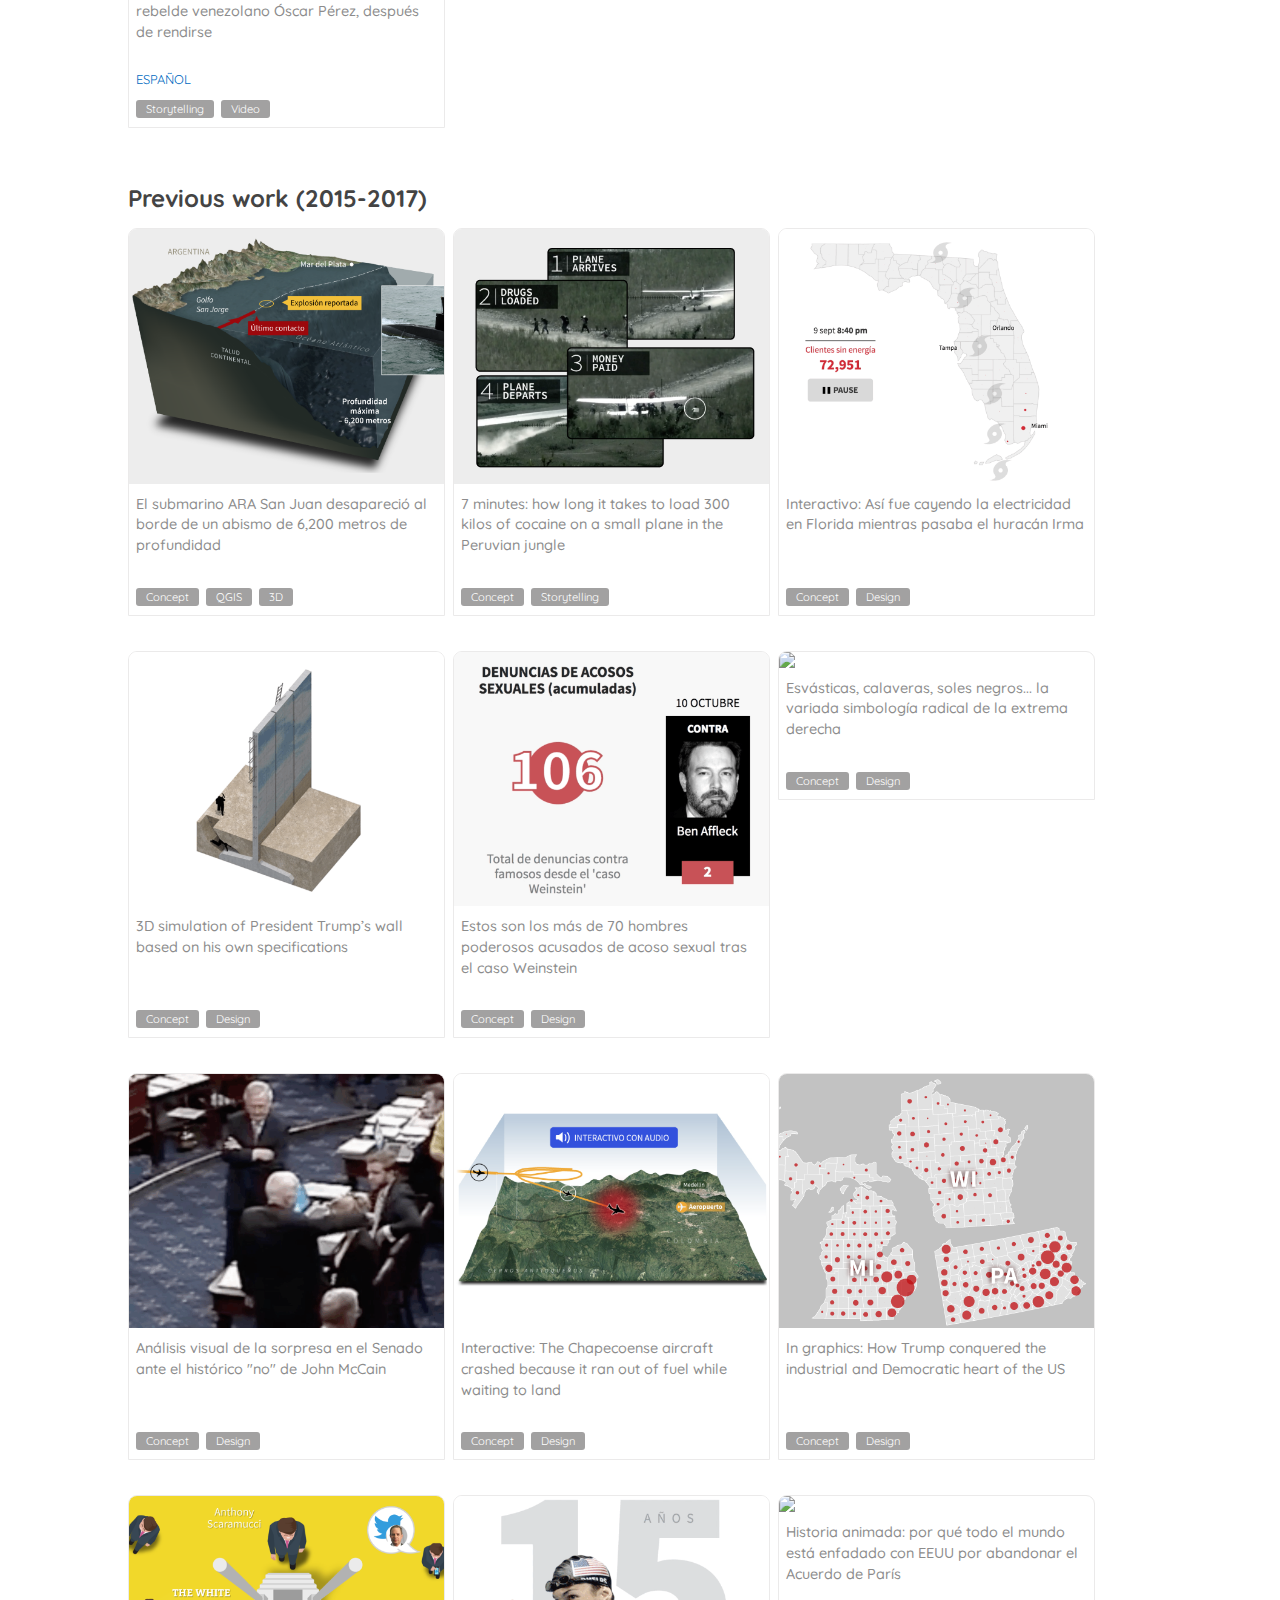
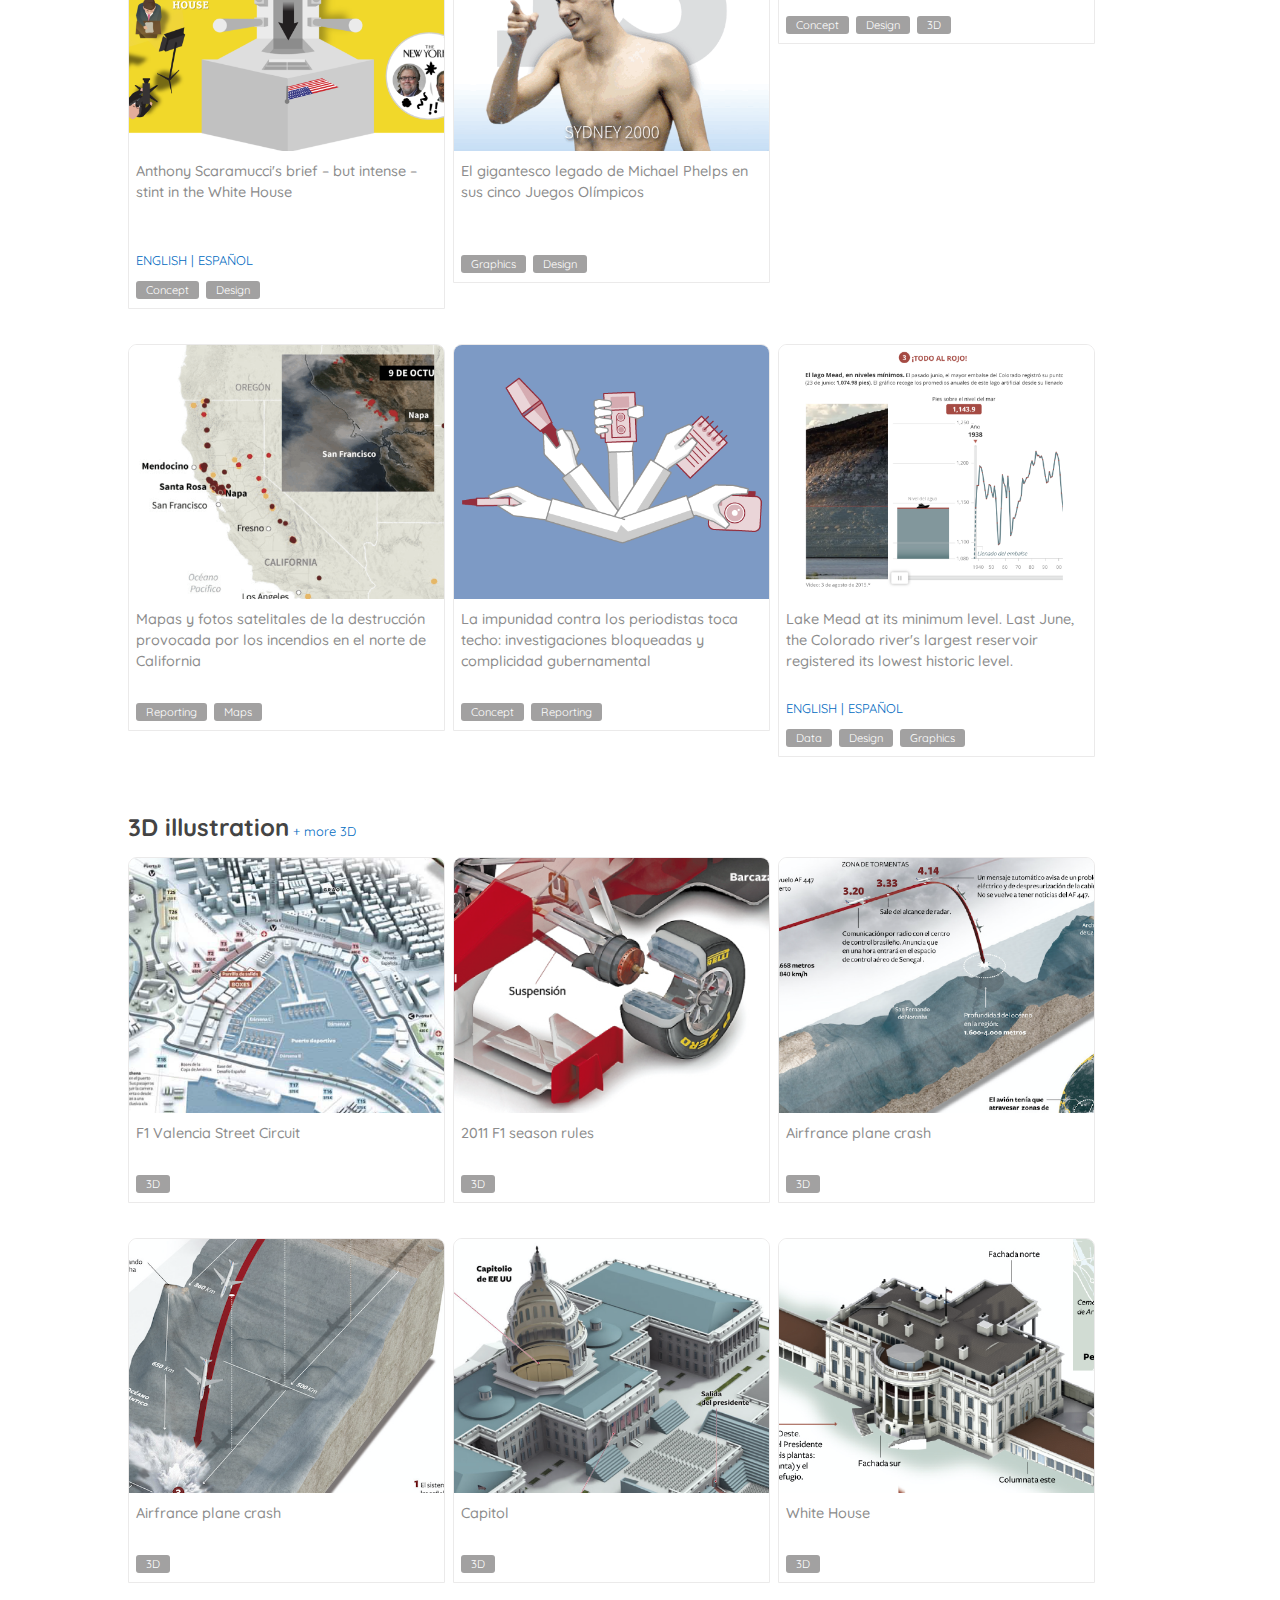
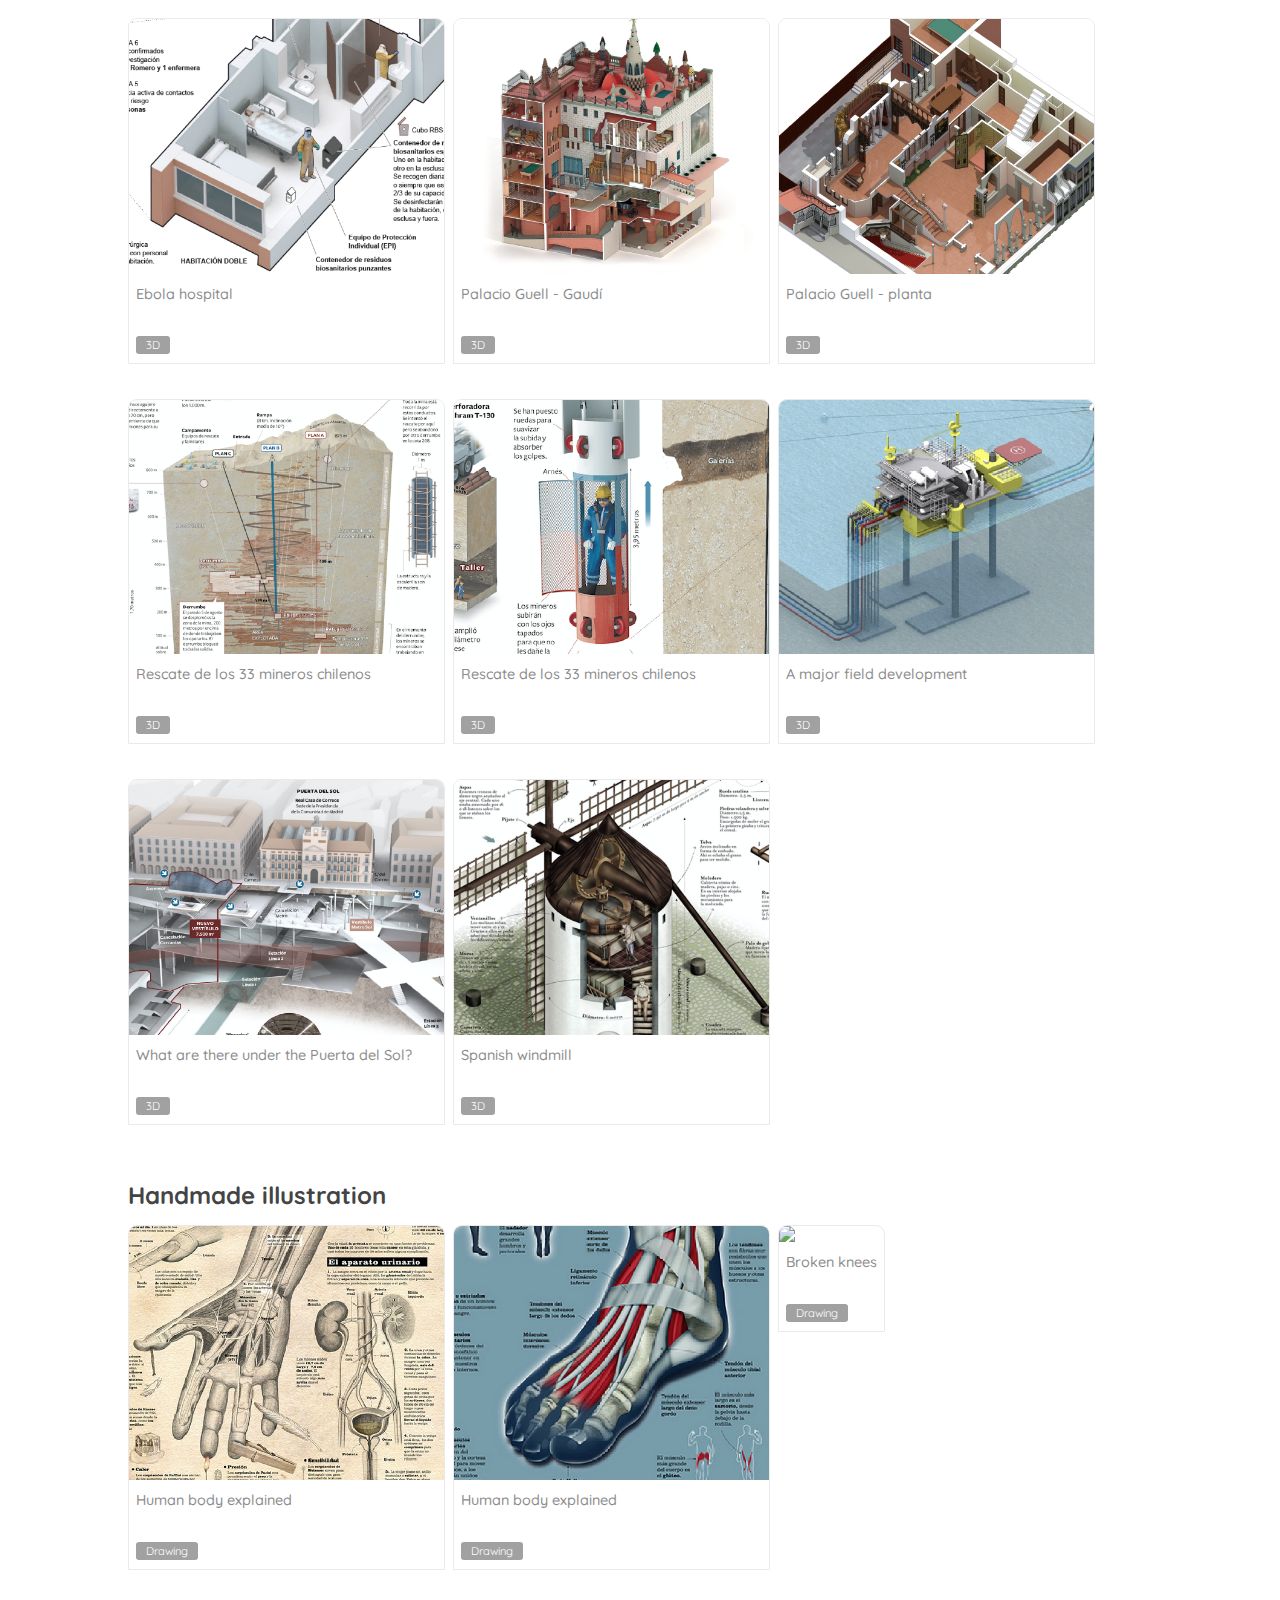
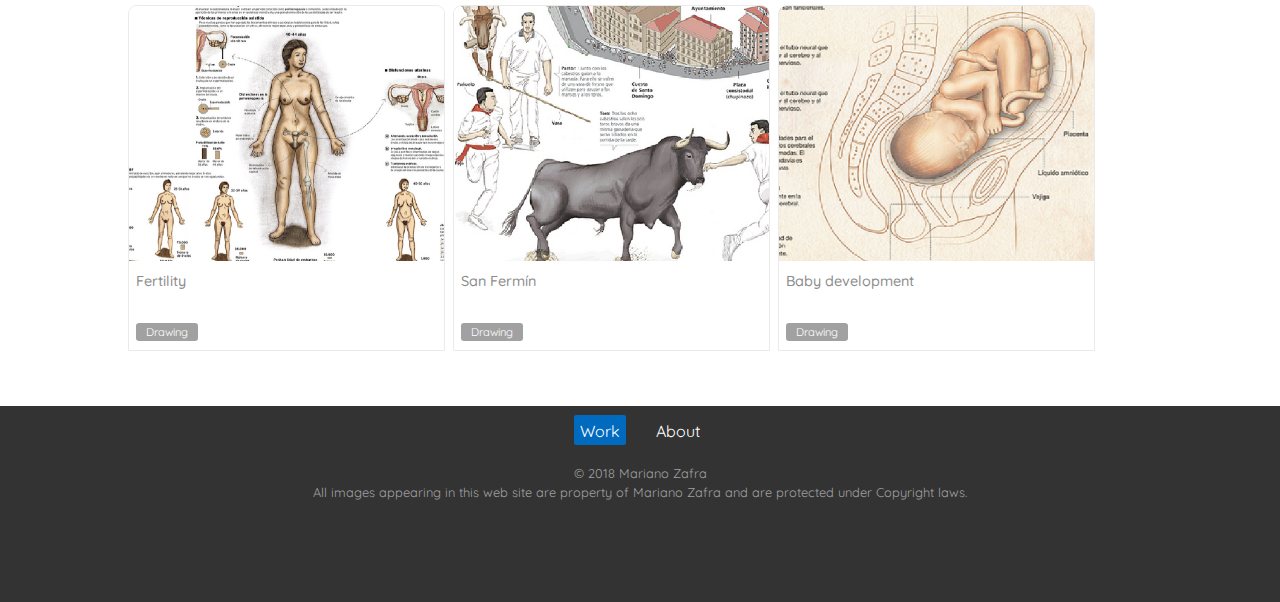
==== commit 6426bd38: "changes december 2023" ====
--- a/index.html
+++ b/index.html
@@ -31,7 +31,7 @@
         <div class="porfolio">
             <div class="works">
                 <div class="category">
-                    <h1 class="category-name">Selected work<a target="_blank"
+                    <h1 class="category-name">Selected work <a target="_blank"
                             href="https://www.reuters.com/authors/mariano-zafra/">
                             | REUTERS GRAPHICS</a></h1>
                     <p class="year">2023</p>
@@ -40,14 +40,59 @@
 
                     <div class="graphic">
                         <a target="_blank"
+                            href="https://www.reuters.com/graphics/UKRAINE-CRISIS/MAPS/klvygwawavg/#four-factors-that-stalled-ukraines-counteroffensive">
+                            <div class="imagen"><img src="img/counter.jpg"></div>
+                            <h3 class="graphic-name">Four factors that stalled Ukraine's counteroffensive
+                            </h3>
+                        </a>
+                        <div class="idiomas">
+                            <a class="idioma" target="_blank"
+                                href="https://www.reuters.com/graphics/UKRAINE-CRISIS/MAPS/klvygwawavg/#four-factors-that-stalled-ukraines-counteroffensive">English</a>
+                            
+                        </div>
+                        <div class="tags"><span class="tag">Story</span><span class="tag">Graphics</span><span
+                                class="tag">3D</span></div>
+                    </div>
+                    <div class="graphic">
+                        <a target="_blank"
+                            href="https://www.reuters.com/graphics/ISRAEL-PALESTINIANS/MAPS/zjvqedgdjvx/">
+                            <div class="imagen"><img src="img/gaza.jpg"></div>
+                            <h3 class="graphic-name">The destruction of Gaza. New analysis shows the scale of destruction from Israel’s campaign across Gaza
+                            </h3>
+                        </a>
+                        <div class="idiomas">
+                            <a class="idioma" target="_blank"
+                                href="https://www.reuters.com/graphics/ISRAEL-PALESTINIANS/MAPS/zjvqedgdjvx/">English</a>
+                            
+                        </div>
+                        <div class="tags"><span class="tag">Story</span><span class="tag">Graphics</span><span
+                                class="tag">3D</span></div>
+                    </div>
+                    <div class="graphic">
+                        <a target="_blank"
+                            href="https://www.reuters.com/graphics/UKRAINE-CRISIS/FIGHTER-JETS/jnvwwqyylvw/">
+                            <div class="imagen"><img src="img/f16.jpg"></div>
+                            <h3 class="graphic-name">The air war over Ukraine. The country’s military hopes bringing F-16s to the fight will push them back farther - and keep Ukraine’s air force flying for the long term.
+                            </h3>
+                        </a>
+                        <div class="idiomas">
+                            <a class="idioma" target="_blank"
+                                href="https://www.reuters.com/graphics/UKRAINE-CRISIS/FIGHTER-JETS/jnvwwqyylvw/">English</a>
+                            
+                        </div>
+                        <div class="tags"><span class="tag">Story</span><span class="tag">Graphics</span><span
+                                class="tag">3D</span></div>
+                    </div>
+                    <div class="graphic">
+                        <a target="_blank"
                             href="https://www.reuters.com/graphics/CLIMATE-CHANGE/URBAN-HEAT/zgpormdkevd/">
                             <div class="imagen"><img src="img/heat.jpg"></div>
-                            <h3 class="graphic-name">The floor is lava</h3>
+                            <h3 class="graphic-name">The floor is lava. How concrete, asphalt and urban heat islands add to the misery of heat waves</h3>
                         </a>
                         <div class="idiomas">
                             <a class="idioma" target="_blank"
                                 href="https://www.reuters.com/graphics/CLIMATE-CHANGE/URBAN-HEAT/zgpormdkevd/">English</a>
-                            |
+                            
                         </div>
                         <div class="tags"><span class="tag">Story</span><span class="tag">Graphics</span><span
                                 class="tag">3D</span></div>
@@ -60,7 +105,7 @@
                         <div class="idiomas">
                             <a class="idioma" target="_blank"
                                 href="https://www.reuters.com/graphics/UKRAINE-CRISIS/CRIMEA/gdvzwrmrlpw/">English</a>
-                            |
+                            
                         </div>
                         <div class="tags"><span class="tag">Story</span><span class="tag">Maps</span><span
                                 class="tag">3D</span></div>
